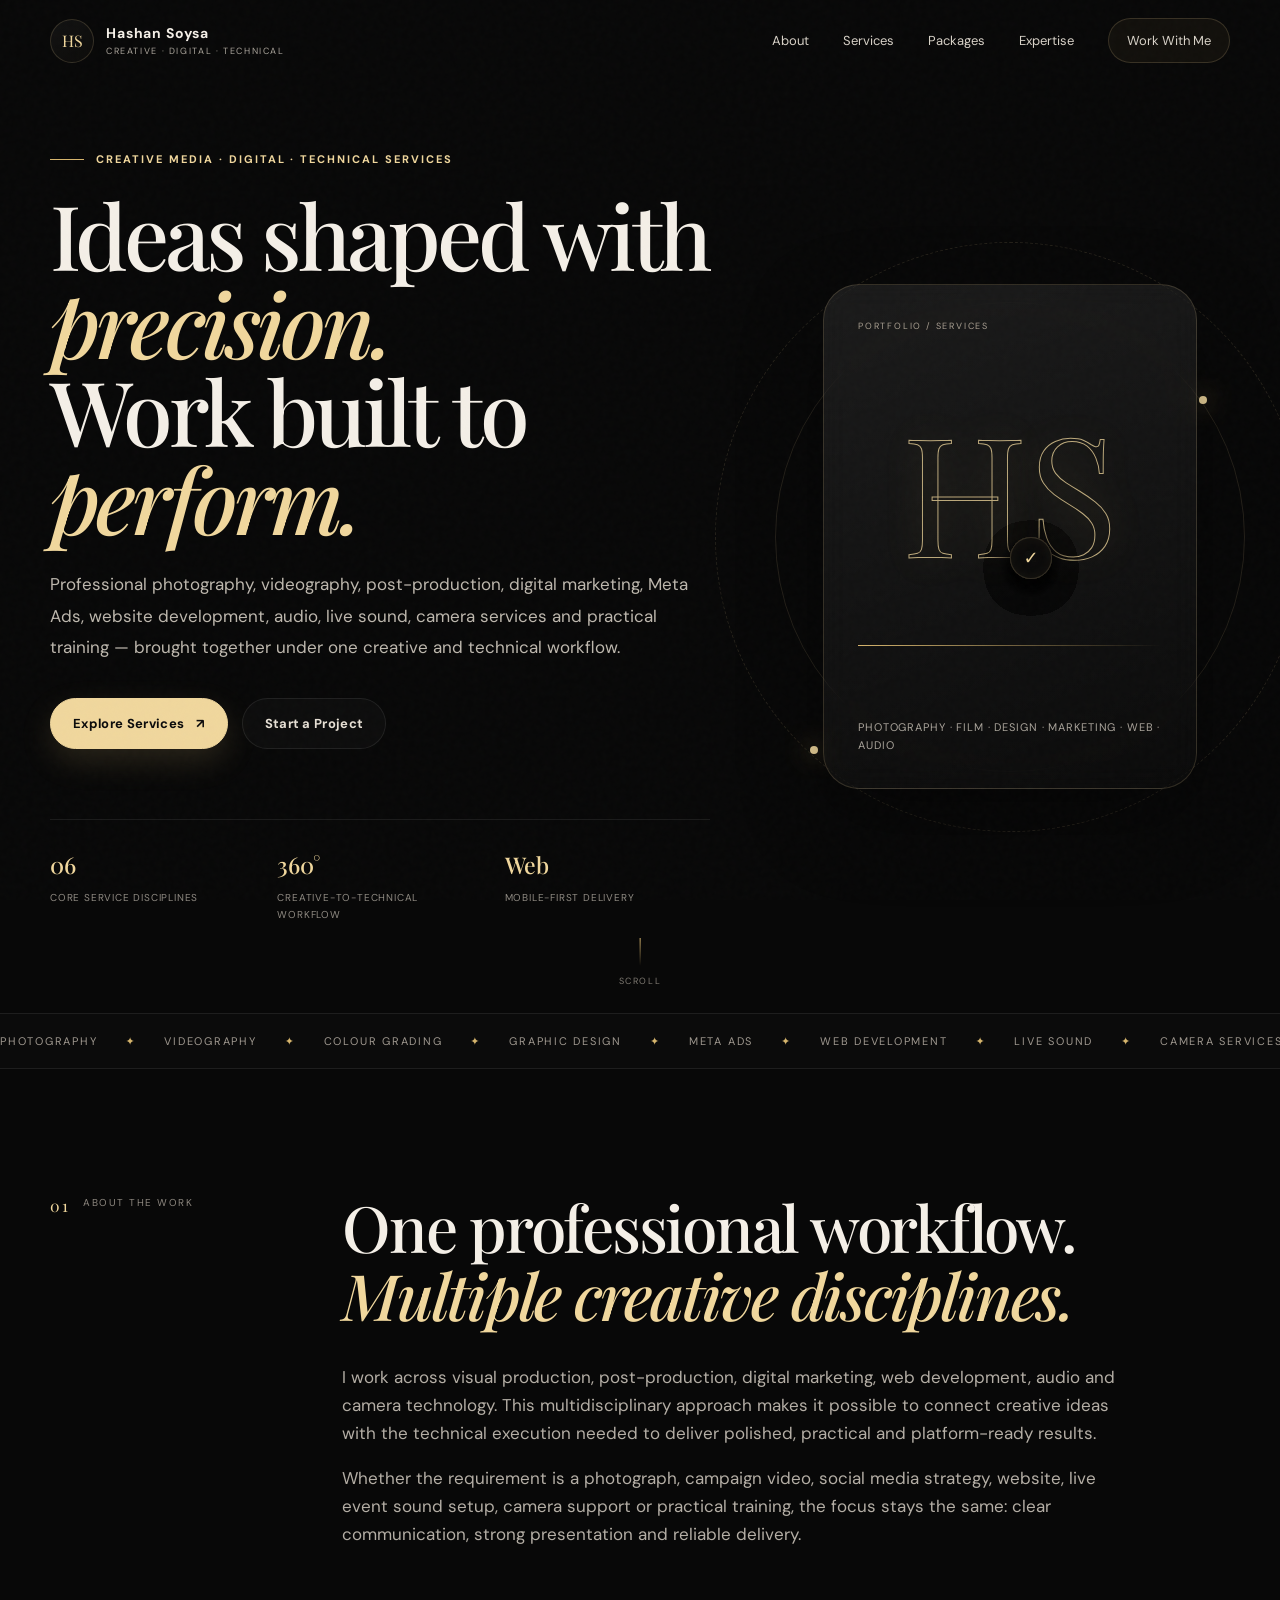
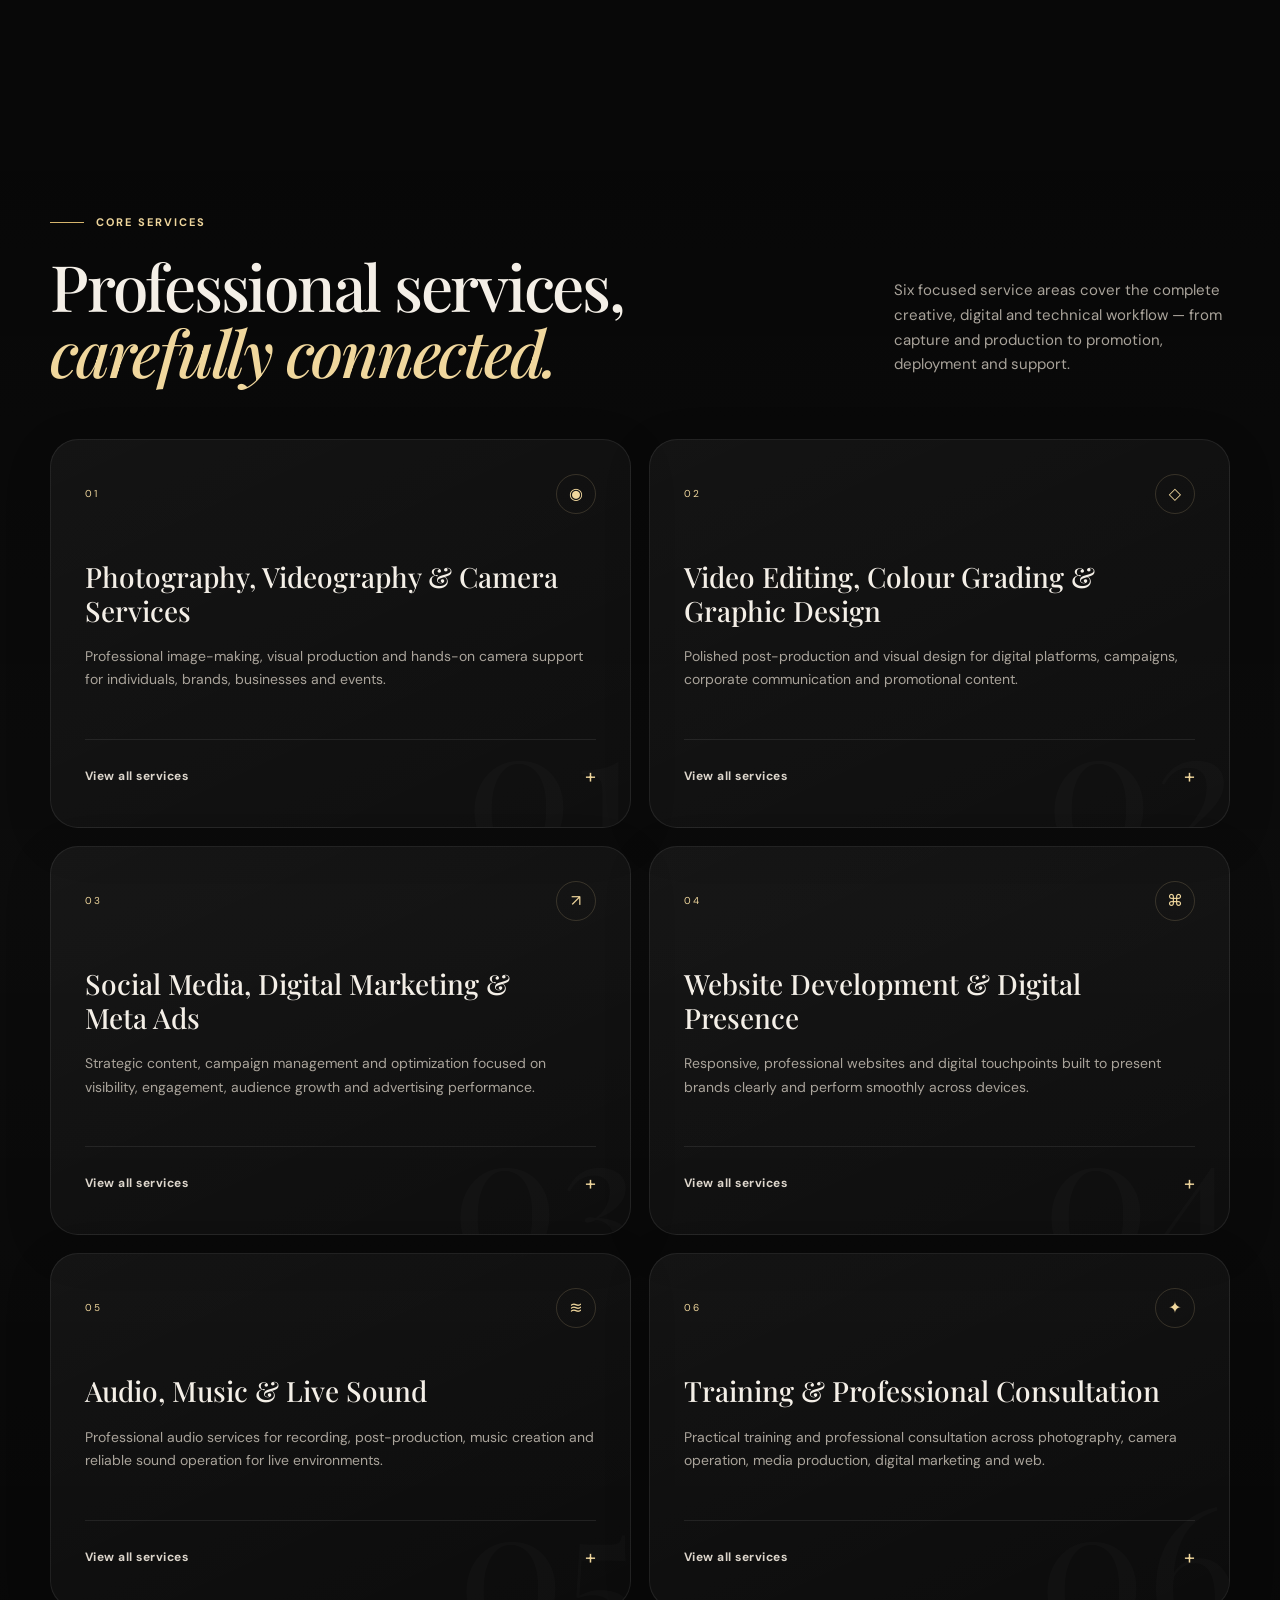
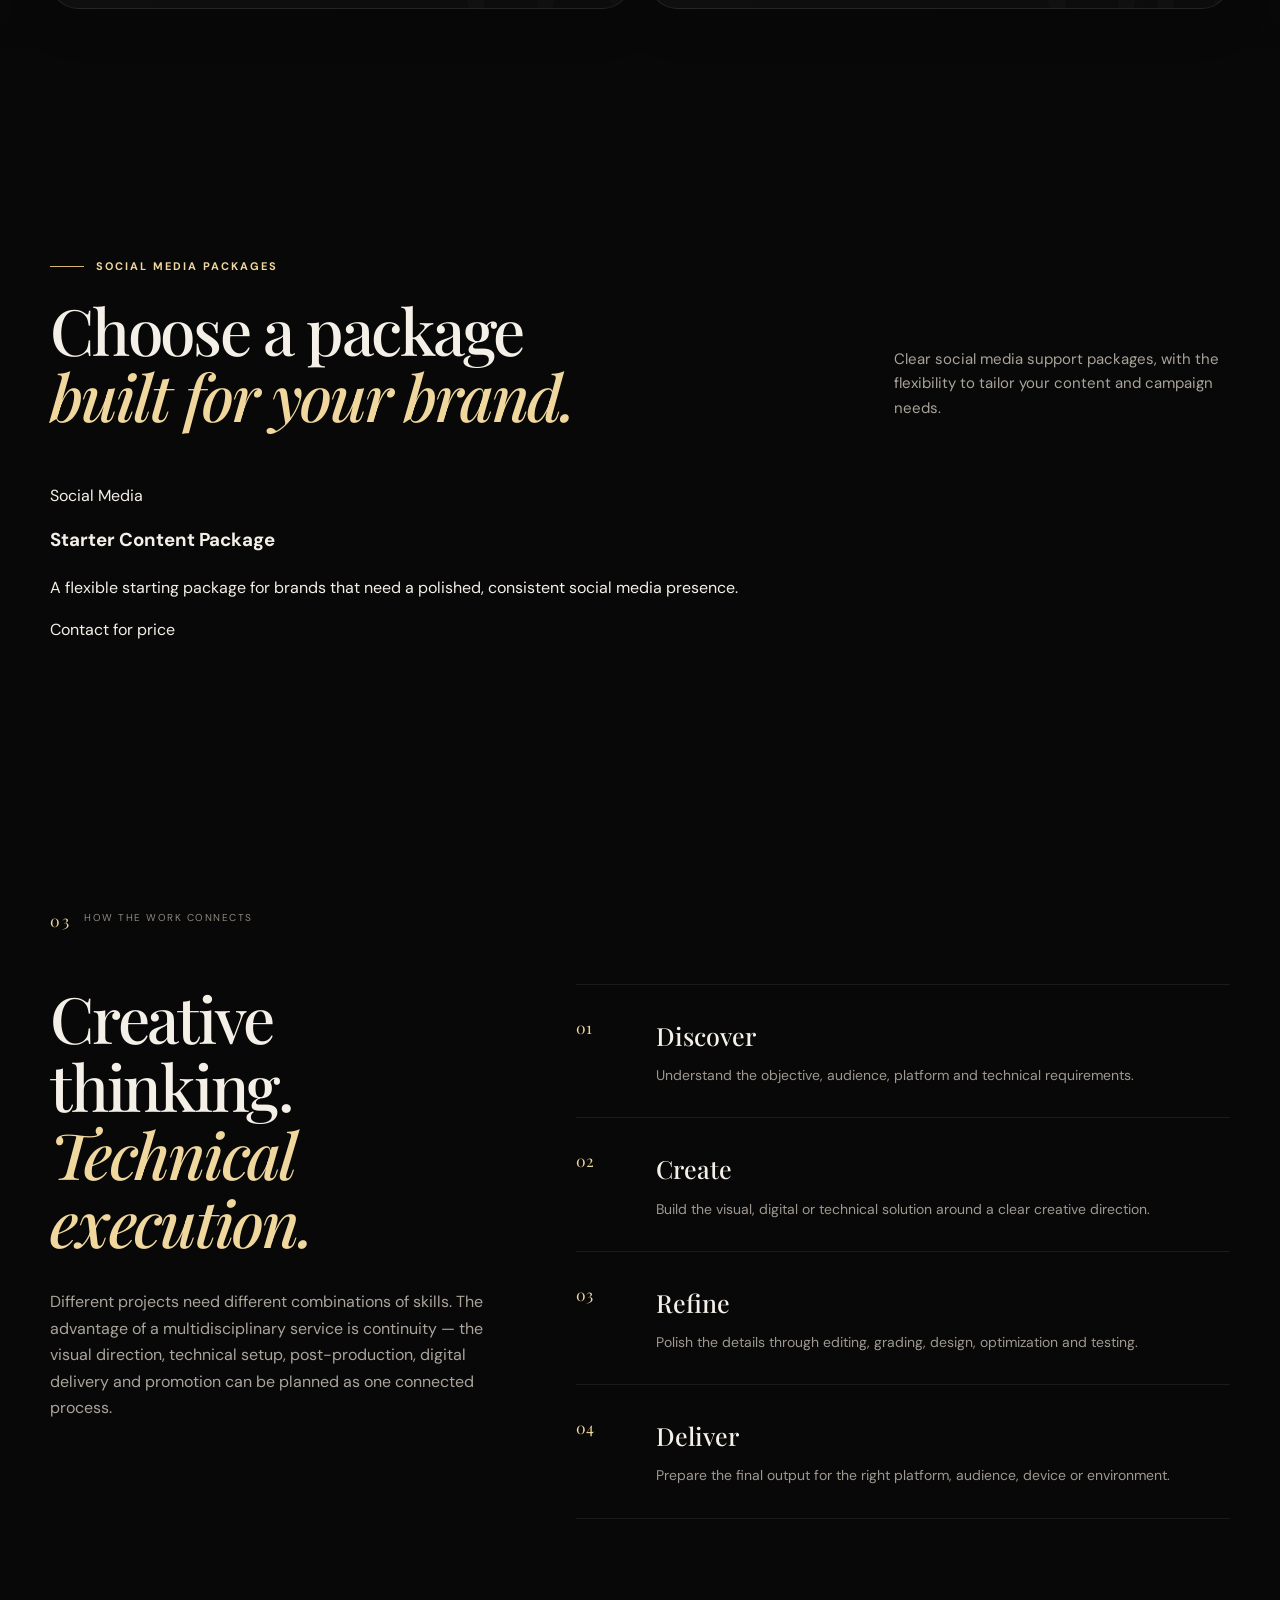
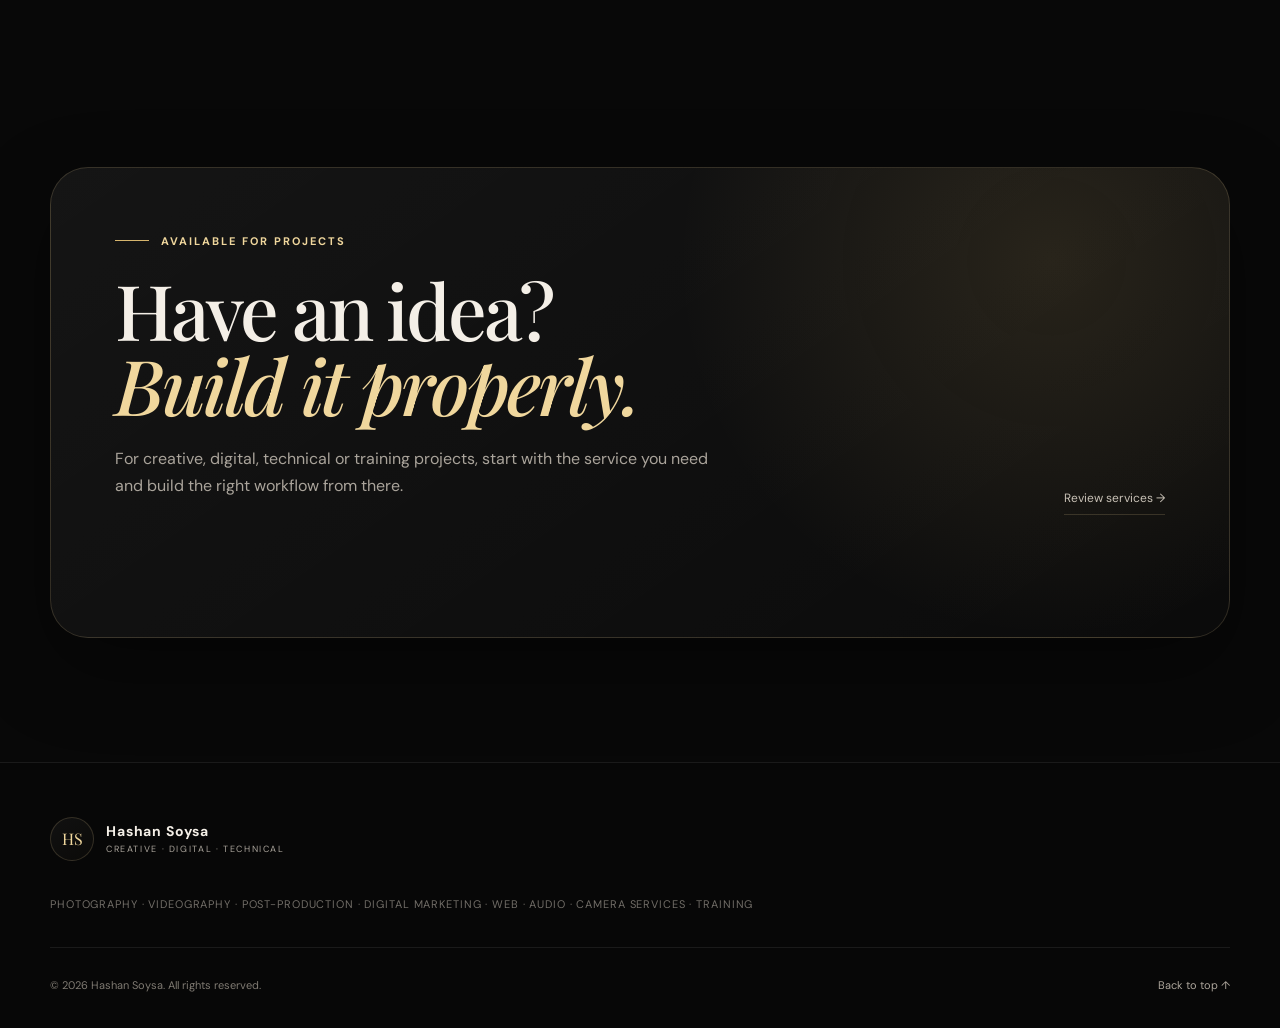
==== index.html @ 06eb101c "Add editable social media packages" ====
<!doctype html>
<html lang="en">
<head>
  <meta charset="utf-8">
  <meta name="viewport" content="width=device-width, initial-scale=1">
  <meta name="theme-color" content="#0a0a0a">
  <meta name="color-scheme" content="dark">

  <title>Hashan Soysa | Photography, Videography, Digital Marketing, Web & Audio Services</title>
  <meta name="description" content="Hashan Soysa provides professional photography, videography, video editing, colour grading, graphic design, social media marketing, Meta Ads management, website development, audio, live sound, camera rental and repair, training and creative consultation services.">
  <meta name="keywords" content="Hashan Soysa, photographer, videographer, cinematographer, video editor, colour grading, graphic designer, social media marketing, digital marketing, Meta Ads management, website developer, audio recordist, live sound engineer, camera rental, camera repair, photography training, Maldives, Sri Lanka">
  <meta name="author" content="Hashan Soysa">
  <meta name="robots" content="index, follow, max-image-preview:large, max-snippet:-1, max-video-preview:-1">
  <link rel="canonical" href="https://hashansoysa92-commits.github.io/HashanSoysa/">

  <meta property="og:type" content="website">
  <meta property="og:site_name" content="Hashan Soysa">
  <meta property="og:title" content="Hashan Soysa | Creative Media, Digital & Technical Services">
  <meta property="og:description" content="Photography, videography, post-production, digital marketing, Meta Ads, website development, audio, live sound, camera services and professional training.">
  <meta property="og:url" content="https://hashansoysa92-commits.github.io/HashanSoysa/">
  <meta property="og:image" content="https://avatars.githubusercontent.com/u/280023513?v=4">
  <meta property="og:image:alt" content="Hashan Soysa">
  <meta name="twitter:card" content="summary_large_image">
  <meta name="twitter:title" content="Hashan Soysa | Creative Media, Digital & Technical Services">
  <meta name="twitter:description" content="Professional creative, digital and technical services from concept to delivery.">
  <meta name="twitter:image" content="https://avatars.githubusercontent.com/u/280023513?v=4">

  <link rel="icon" href="assets/favicon.svg" type="image/svg+xml">
  <link rel="manifest" href="site.webmanifest">
  <link rel="preconnect" href="https://fonts.googleapis.com">
  <link rel="preconnect" href="https://fonts.gstatic.com" crossorigin>
  <link href="https://fonts.googleapis.com/css2?family=DM+Sans:wght@400;500;600;700&family=Playfair+Display:wght@500;600;700&display=swap" rel="stylesheet">
  <link rel="stylesheet" href="assets/styles.css?v=20260926.3">

  <script type="application/ld+json">
  {
    "@context": "https://schema.org",
    "@graph": [
      {
        "@type": "Person",
        "@id": "https://hashansoysa92-commits.github.io/HashanSoysa/#person",
        "name": "Hashan Soysa",
        "url": "https://hashansoysa92-commits.github.io/HashanSoysa/",
        "image": "https://avatars.githubusercontent.com/u/280023513?v=4",
        "sameAs": ["https://github.com/hashansoysa92-commits"],
        "jobTitle": "Creative Media, Digital & Technical Professional",
        "knowsAbout": [
          "Photography", "Videography", "Cinematography", "Video Editing", "Colour Grading",
          "Graphic Design", "Social Media Marketing", "Digital Marketing", "Meta Ads Management",
          "Website Development", "Audio Recording", "Live Sound Engineering", "Camera Service",
          "Camera Repair", "Photography Training"
        ]
      },
      {
        "@type": "WebSite",
        "@id": "https://hashansoysa92-commits.github.io/HashanSoysa/#website",
        "url": "https://hashansoysa92-commits.github.io/HashanSoysa/",
        "name": "Hashan Soysa — Professional Services",
        "description": "Creative media, digital marketing, web, audio, camera and training services.",
        "inLanguage": "en",
        "publisher": {"@id": "https://hashansoysa92-commits.github.io/HashanSoysa/#person"}
      },
      {
        "@type": "ItemList",
        "name": "Hashan Soysa Professional Services",
        "itemListElement": [
          {"@type":"ListItem","position":1,"name":"Photography, Videography & Camera Services"},
          {"@type":"ListItem","position":2,"name":"Video Editing, Colour Grading & Graphic Design"},
          {"@type":"ListItem","position":3,"name":"Social Media, Digital Marketing & Meta Ads"},
          {"@type":"ListItem","position":4,"name":"Website Development & Digital Presence"},
          {"@type":"ListItem","position":5,"name":"Audio, Music & Live Sound"},
          {"@type":"ListItem","position":6,"name":"Training & Professional Consultation"}
        ]
      }
    ]
  }
  </script>
</head>
<body>
  <a class="skip-link" href="#main">Skip to content</a>
  <div class="gold-dust-breeze" aria-hidden="true"></div>
  <div class="noise" aria-hidden="true"></div>
  <div class="ambient ambient-one" aria-hidden="true"></div>
  <div class="ambient ambient-two" aria-hidden="true"></div>

  <header class="site-header" id="top">
    <div class="container nav-wrap">
      <a class="brand" href="#top" aria-label="Hashan Soysa home">
        <span class="brand-mark">HS</span>
        <span class="brand-copy"><strong>Hashan Soysa</strong><small>Creative · Digital · Technical</small></span>
      </a>
      <button class="menu-toggle" type="button" aria-expanded="false" aria-controls="site-nav" aria-label="Open menu">
        <span></span><span></span>
      </button>
      <nav class="site-nav" id="site-nav" aria-label="Primary navigation">
        <a href="#about">About</a>
        <a href="#services">Services</a>
        <a href="#packages">Packages</a>
        <a href="#expertise">Expertise</a>
        <a href="#contact" class="nav-cta">Work With Me</a>
      </nav>
    </div>
  </header>

  <main id="main">
    <section class="hero section-pad">
      <div class="container hero-grid">
        <div class="hero-copy reveal">
          <p class="eyebrow"><span></span> Creative Media · Digital · Technical Services</p>
          <h1>Ideas shaped with <em>precision.</em><br>Work built to <em>perform.</em></h1>
          <p class="hero-lead">Professional photography, videography, post-production, digital marketing, Meta Ads, website development, audio, live sound, camera services and practical training — brought together under one creative and technical workflow.</p>
          <div class="hero-actions">
            <a class="btn btn-primary magnetic" href="#services">Explore Services <span aria-hidden="true">↗</span></a>
            <a class="btn btn-ghost" href="#contact">Start a Project</a>
          </div>
          <div class="hero-meta" aria-label="Service highlights">
            <div><strong>06</strong><span>Core service disciplines</span></div>
            <div><strong>360°</strong><span>Creative-to-technical workflow</span></div>
            <div><strong>Web</strong><span>Mobile-first delivery</span></div>
          </div>
        </div>

        <div class="hero-art" aria-hidden="true">
          <div class="orbit orbit-a"></div>
          <div class="orbit orbit-b"></div>
          <div class="flip-card">
            <div class="monogram-card tilt-card">
              <div class="card-face card-front">
                <span class="micro-label">Portfolio / Services</span>
                <div class="monogram">HS</div>
                <div class="card-rule"></div>
                <p>Photography · Film · Design · Marketing · Web · Audio</p>
              </div>
              <div class="card-face card-back">
                <span class="micro-label">Hashan Soysa</span>
                <img class="portrait-line-art" src="assets/hashan-portrait-gold.png" alt="Gold line-art portrait of Hashan Soysa" loading="eager" fetchpriority="high">
                <span class="portrait-caption">Creative · Digital · Technical</span>
              </div>
            </div>
          </div>
          <div class="service-orbit" aria-label="Digital marketing service icons">
            <span class="orbit-icon icon-1 orbit-text" title="Paid Ads" aria-label="Paid Ads"><span class="orbit-glyph">AD</span></span>
            <span class="orbit-icon icon-2" title="Video Content" aria-label="Video Content"><span class="orbit-glyph">▶</span></span>
            <span class="orbit-icon icon-3" title="Content Creation" aria-label="Content Creation"><span class="orbit-glyph">▣</span></span>
            <span class="orbit-icon icon-4" title="SEO & Hashtags" aria-label="SEO and Hashtags"><span class="orbit-glyph">#</span></span>
            <span class="orbit-icon icon-5" title="Analytics" aria-label="Analytics"><span class="orbit-glyph">↗</span></span>
            <span class="orbit-icon icon-6 orbit-code" title="Web Marketing" aria-label="Web Marketing"><span class="orbit-glyph">&lt;/&gt;</span></span>
            <span class="orbit-icon icon-7" title="Social Engagement" aria-label="Social Engagement"><span class="orbit-glyph">@</span></span>
            <span class="orbit-icon icon-8" title="Campaign Conversion" aria-label="Campaign Conversion"><span class="orbit-glyph">%</span></span>
            <span class="orbit-icon icon-9" title="Creative Design" aria-label="Creative Design"><span class="orbit-glyph">✎</span></span>
            <span class="orbit-icon icon-10" title="Marketing Strategy" aria-label="Marketing Strategy"><span class="orbit-glyph">✓</span></span>
          </div>
        </div>
      </div>
      <a href="#about" class="scroll-cue" aria-label="Scroll to about section"><span></span>Scroll</a>
    </section>

    <section class="marquee" aria-label="Professional capabilities">
      <div class="marquee-track">
        <span>Photography</span><i>✦</i><span>Videography</span><i>✦</i><span>Colour Grading</span><i>✦</i><span>Graphic Design</span><i>✦</i><span>Meta Ads</span><i>✦</i><span>Web Development</span><i>✦</i><span>Live Sound</span><i>✦</i><span>Camera Services</span><i>✦</i>
        <span aria-hidden="true">Photography</span><i aria-hidden="true">✦</i><span aria-hidden="true">Videography</span><i aria-hidden="true">✦</i><span aria-hidden="true">Colour Grading</span><i aria-hidden="true">✦</i><span aria-hidden="true">Graphic Design</span><i aria-hidden="true">✦</i><span aria-hidden="true">Meta Ads</span><i aria-hidden="true">✦</i><span aria-hidden="true">Web Development</span><i aria-hidden="true">✦</i><span aria-hidden="true">Live Sound</span><i aria-hidden="true">✦</i><span aria-hidden="true">Camera Services</span><i aria-hidden="true">✦</i>
      </div>
    </section>

    <section class="about section-pad" id="about">
      <div class="container split-grid">
        <div class="section-kicker reveal"><span>01</span><p>About the work</p></div>
        <div class="about-copy reveal">
          <h2>One professional workflow.<br><span>Multiple creative disciplines.</span></h2>
          <p>I work across visual production, post-production, digital marketing, web development, audio and camera technology. This multidisciplinary approach makes it possible to connect creative ideas with the technical execution needed to deliver polished, practical and platform-ready results.</p>
          <p>Whether the requirement is a photograph, campaign video, social media strategy, website, live event sound setup, camera support or practical training, the focus stays the same: clear communication, strong presentation and reliable delivery.</p>
        </div>
      </div>
    </section>

    <section class="services section-pad" id="services">
      <div class="container">
        <div class="section-head reveal">
          <div><p class="eyebrow"><span></span> Core Services</p><h2>Professional services,<br><em>carefully connected.</em></h2></div>
          <p class="section-intro">Six focused service areas cover the complete creative, digital and technical workflow — from capture and production to promotion, deployment and support.</p>
        </div>

        <div class="service-grid">
          <article class="service-card reveal" data-service="01">
            <div class="service-top"><span class="service-no">01</span><span class="service-icon" aria-hidden="true">◉</span></div>
            <h3>Photography, Videography & Camera Services</h3>
            <p>Professional image-making, visual production and hands-on camera support for individuals, brands, businesses and events.</p>
            <details>
              <summary>View all services <span>+</span></summary>
              <ul>
                <li>Professional Photography</li><li>Portrait Photography</li><li>Corporate Photography</li><li>Product & Commercial Photography</li><li>Event Photography</li><li>Passport & ID Photography</li><li>Professional Videography</li><li>Cinematography</li><li>Corporate & Promotional Video Production</li><li>Event Videography</li><li>Interviews</li><li>Social Media Video Production</li><li>Reels, Shorts & YouTube Content</li><li>Camera Operation</li><li>Lighting Setup</li><li>Visual Storytelling</li><li>Camera Rental</li><li>Photography & Videography Equipment Rental</li><li>Camera Inspection</li><li>Camera Service</li><li>Camera Repair</li><li>Camera Maintenance</li><li>Camera Testing & Troubleshooting</li><li>Camera Setup Assistance</li>
              </ul>
            </details>
          </article>

          <article class="service-card reveal" data-service="02">
            <div class="service-top"><span class="service-no">02</span><span class="service-icon" aria-hidden="true">◇</span></div>
            <h3>Video Editing, Colour Grading & Graphic Design</h3>
            <p>Polished post-production and visual design for digital platforms, campaigns, corporate communication and promotional content.</p>
            <details>
              <summary>View all services <span>+</span></summary>
              <ul>
                <li>Professional Video Editing</li><li>Cinematic Video Editing</li><li>Colour Correction</li><li>Colour Grading</li><li>Audio Synchronization</li><li>Social Media Video Editing</li><li>Reels & Short-Form Video Editing</li><li>YouTube Video Editing</li><li>Promotional Video Editing</li><li>Graphic Design</li><li>Social Media Post Design</li><li>Promotional Posters</li><li>Flyers & Brochures</li><li>Digital Advertising Creatives</li><li>YouTube Thumbnails</li><li>Corporate & Promotional Graphics</li>
              </ul>
            </details>
          </article>

          <article class="service-card reveal" data-service="03">
            <div class="service-top"><span class="service-no">03</span><span class="service-icon" aria-hidden="true">↗</span></div>
            <h3>Social Media, Digital Marketing & Meta Ads</h3>
            <p>Strategic content, campaign management and optimization focused on visibility, engagement, audience growth and advertising performance.</p>
            <details>
              <summary>View all services <span>+</span></summary>
              <ul>
                <li>Social Media Marketing</li><li>Social Media Management</li><li>Facebook Content Management</li><li>Instagram Content Management</li><li>TikTok Content Creation</li><li>YouTube Content Creation</li><li>Social Media Content Planning</li><li>Digital Marketing</li><li>Brand Promotion</li><li>Meta Ads Management</li><li>Facebook Advertising</li><li>Instagram Advertising</li><li>Meta Campaign Setup</li><li>Audience Targeting</li><li>Ad Creative Planning</li><li>Campaign Monitoring</li><li>Campaign Optimization</li><li>Promotional Campaign Content</li><li>SEO-Friendly Content Creation</li><li>Social Media SEO</li><li>YouTube SEO</li><li>Caption Writing</li><li>Video Titles & Descriptions</li><li>Hashtag Research & Optimization</li><li>Creative Content Planning</li>
              </ul>
            </details>
          </article>

          <article class="service-card reveal" data-service="04">
            <div class="service-top"><span class="service-no">04</span><span class="service-icon" aria-hidden="true">⌘</span></div>
            <h3>Website Development & Digital Presence</h3>
            <p>Responsive, professional websites and digital touchpoints built to present brands clearly and perform smoothly across devices.</p>
            <details>
              <summary>View all services <span>+</span></summary>
              <ul>
                <li>Website Design & Development</li><li>Business Websites</li><li>Corporate Websites</li><li>Personal Portfolio Websites</li><li>Promotional Websites</li><li>Landing Pages</li><li>Mobile-Responsive Website Design</li><li>Website UI Design</li><li>Website Content Integration</li><li>Admin-Controlled Websites</li><li>Website Updates & Maintenance</li><li>Website Deployment</li><li>GitHub Pages Websites</li><li>Social Media Integration</li><li>Google Maps & Review Integration</li><li>Basic Website SEO</li><li>SEO-Friendly Website Structure</li><li>Website Content Management</li>
              </ul>
            </details>
          </article>

          <article class="service-card reveal" data-service="05">
            <div class="service-top"><span class="service-no">05</span><span class="service-icon" aria-hidden="true">≋</span></div>
            <h3>Audio, Music & Live Sound</h3>
            <p>Professional audio services for recording, post-production, music creation and reliable sound operation for live environments.</p>
            <details>
              <summary>View all services <span>+</span></summary>
              <ul>
                <li>Professional Audio Recording</li><li>Location Audio Recording</li><li>Audio Editing</li><li>Audio Cleanup</li><li>Audio Mixing</li><li>Video Audio Post-Production</li><li>Live Sound Engineering</li><li>FOH Sound Mixing</li><li>Live Event Audio Operation</li><li>Mixing Console Operation</li><li>Microphone & Sound System Setup</li><li>Sound Checks</li><li>Technical Audio Support</li><li>Meditation Music Creation</li><li>Background & Ambient Music Creation</li><li>Music Production</li>
              </ul>
            </details>
          </article>

          <article class="service-card reveal" data-service="06">
            <div class="service-top"><span class="service-no">06</span><span class="service-icon" aria-hidden="true">✦</span></div>
            <h3>Training & Professional Consultation</h3>
            <p>Practical training and professional consultation across photography, camera operation, media production, digital marketing and web.</p>
            <details>
              <summary>View all services <span>+</span></summary>
              <ul>
                <li>Photography Training</li><li>Camera Operation Training</li><li>Camera Usage Training</li><li>DSLR & Mirrorless Camera Training</li><li>Practical Photography Training</li><li>Videography Training</li><li>Lighting Setup Guidance</li><li>Camera Settings & Exposure Training</li><li>Camera Service & Maintenance Guidance</li><li>Photography & Videography Consultation</li><li>Camera & Equipment Consultation</li><li>Social Media & Digital Marketing Consultation</li><li>Website Consultation</li><li>Creative Media Consultation</li>
              </ul>
            </details>
          </article>
        </div>
      </div>
    </section>

    <section class="social-packages section-pad" id="packages">
      <div class="container">
        <div class="section-head reveal">
          <div><p class="eyebrow"><span></span> Social Media Packages</p><h2>Choose a package<br><em>built for your brand.</em></h2></div>
          <p class="section-intro">Clear social media support packages, with the flexibility to tailor your content and campaign needs.</p>
        </div>
        <div id="packageGrid" class="package-grid">
          <article class="package-card reveal"><p class="package-kicker">Social Media</p><h3>Starter Content Package</h3><p class="package-description">A flexible starting package for brands that need a polished, consistent social media presence.</p><p class="package-price">Contact for price</p></article>
        </div>
      </div>
    </section>

    <section class="expertise section-pad" id="expertise">
      <div class="container">
        <div class="section-kicker reveal"><span>03</span><p>How the work connects</p></div>
        <div class="expertise-grid">
          <div class="expertise-copy reveal">
            <h2>Creative thinking.<br><span>Technical execution.</span></h2>
            <p>Different projects need different combinations of skills. The advantage of a multidisciplinary service is continuity — the visual direction, technical setup, post-production, digital delivery and promotion can be planned as one connected process.</p>
          </div>
          <div class="process-list">
            <div class="process-item reveal"><span>01</span><div><h3>Discover</h3><p>Understand the objective, audience, platform and technical requirements.</p></div></div>
            <div class="process-item reveal"><span>02</span><div><h3>Create</h3><p>Build the visual, digital or technical solution around a clear creative direction.</p></div></div>
            <div class="process-item reveal"><span>03</span><div><h3>Refine</h3><p>Polish the details through editing, grading, design, optimization and testing.</p></div></div>
            <div class="process-item reveal"><span>04</span><div><h3>Deliver</h3><p>Prepare the final output for the right platform, audience, device or environment.</p></div></div>
          </div>
        </div>
      </div>
    </section>

    <section class="media-section section-pad" id="media" hidden>
      <div class="container">
        <div class="section-head reveal"><div><p class="eyebrow"><span></span> Selected Media</p><h2>Stories, films<br><em>& visual work.</em></h2></div><p class="section-intro">Watch selected videos here, or explore individual photographs and complete photo albums.</p></div>
        <div id="videoGrid" class="media-grid video-grid"></div>
        <div id="photoGrid" class="media-grid photo-grid"></div>
      </div>
    </section>

    <section class="contact section-pad" id="contact">
      <div class="container contact-card reveal">
        <div>
          <p class="eyebrow"><span></span> Available for projects</p>
          <h2>Have an idea?<br><em>Build it properly.</em></h2>
          <p>For creative, digital, technical or training projects, start with the service you need and build the right workflow from there.</p>
        </div>
        <div class="contact-actions">
          <a class="text-link" href="#services">Review services <span aria-hidden="true">→</span></a>
        </div>
        <div class="social-links" aria-label="Social media links">
          <a data-social="facebook" href="#" target="_blank" rel="noopener noreferrer" hidden>Facebook</a><a data-social="instagram" href="#" target="_blank" rel="noopener noreferrer" hidden>Instagram</a><a data-social="tiktok" href="#" target="_blank" rel="noopener noreferrer" hidden>TikTok</a><a data-social="youtube" href="#" target="_blank" rel="noopener noreferrer" hidden>YouTube</a><a data-social="whatsapp" href="#" target="_blank" rel="noopener noreferrer" hidden>WhatsApp</a>
        </div>
      </div>
    </section>
  </main>

  <dialog id="videoDialog" class="video-dialog"><button id="closeVideoDialog" class="dialog-close" aria-label="Close video">×</button><div class="dialog-frame"><iframe id="videoPlayer" title="Video player" allow="autoplay; fullscreen; picture-in-picture" allowfullscreen></iframe></div><div class="dialog-copy"><h3 id="videoDialogTitle"></h3><p id="videoDialogDescription"></p></div></dialog>
  <dialog id="photoDialog" class="video-dialog photo-dialog"><button id="closePhotoDialog" class="dialog-close" aria-label="Close photo viewer">×</button><div class="photo-frame"><img id="photoViewer" alt=""><button id="previousPhoto" class="photo-nav photo-prev" type="button" aria-label="Previous photo">‹</button><button id="nextPhoto" class="photo-nav photo-next" type="button" aria-label="Next photo">›</button><span id="photoCounter" class="photo-counter" aria-live="polite"></span></div><div class="dialog-copy"><h3 id="photoDialogTitle"></h3><p id="photoDialogDescription"></p></div></dialog>

  <footer class="site-footer">
    <div class="container footer-grid">
      <a class="brand footer-brand" href="#top"><span class="brand-mark">HS</span><span class="brand-copy"><strong>Hashan Soysa</strong><small>Creative · Digital · Technical</small></span></a>
      <p>Photography · Videography · Post-Production · Digital Marketing · Web · Audio · Camera Services · Training</p>
      <div class="footer-bottom"><span>© <span id="year"></span> Hashan Soysa. All rights reserved.</span><a href="#top">Back to top ↑</a></div>
    </div>
  </footer>

  <script src="assets/script.js?v=20260926.3" defer></script>
</body>
</html>
---- assets/styles.css ----
:root{
  --bg:#080808;
  --bg-soft:#0d0d0e;
  --panel:#111112;
  --panel-2:#151515;
  --text:#f4efe7;
  --muted:#aaa49b;
  --gold:#d6b56d;
  --gold-soft:#f0d79d;
  --line:rgba(240,215,157,.17);
  --line-soft:rgba(255,255,255,.08);
  --shadow:0 30px 80px rgba(0,0,0,.38);
  --radius:28px;
  --serif:"Playfair Display",Georgia,serif;
  --sans:"DM Sans",system-ui,-apple-system,BlinkMacSystemFont,"Segoe UI",sans-serif;
}
*{box-sizing:border-box;min-width:0}
html{scroll-behavior:smooth;background:var(--bg)}
body{margin:0;font-family:var(--sans);background:var(--bg);color:var(--text);line-height:1.65;overflow-x:hidden}
a{color:inherit;text-decoration:none}
button,input,textarea{font:inherit}
img{max-width:100%;display:block}
::selection{background:var(--gold);color:#090909}
.container{width:min(1180px,calc(100% - 40px));margin-inline:auto}
.section-pad{padding:124px 0;position:relative}
.skip-link{position:fixed;top:12px;left:12px;z-index:9999;padding:10px 16px;background:var(--gold);color:#080808;border-radius:10px;transform:translateY(-150%);transition:.25s}
.skip-link:focus{transform:translateY(0)}
.noise{position:fixed;inset:0;z-index:999;pointer-events:none;opacity:.025;background-image:url("data:image/svg+xml,%3Csvg viewBox='0 0 180 180' xmlns='http://www.w3.org/2000/svg'%3E%3Cfilter id='n'%3E%3CfeTurbulence type='fractalNoise' baseFrequency='.85' numOctaves='4' stitchTiles='stitch'/%3E%3C/filter%3E%3Crect width='100%25' height='100%25' filter='url(%23n)' opacity='.8'/%3E%3C/svg%3E")}
.gold-dust-breeze{position:fixed;inset:0;z-index:0;overflow:hidden;pointer-events:none}.gold-dust-breeze span{position:absolute;left:var(--dust-left);top:var(--dust-top);width:var(--dust-size);height:var(--dust-size);border-radius:50%;background:radial-gradient(circle,rgba(255,238,183,.98) 0 18%,rgba(222,178,76,.62) 38%,transparent 72%);box-shadow:0 0 calc(var(--dust-size) * 2.8) rgba(224,180,79,.34);opacity:0;will-change:transform,opacity;animation:breezeDust var(--dust-duration) cubic-bezier(.35,.05,.55,.96) var(--dust-delay) infinite}
.site-header,main,.site-footer{position:relative;z-index:1}
.ambient{position:fixed;width:44vw;height:44vw;border-radius:50%;filter:blur(110px);pointer-events:none;z-index:-1;opacity:.13}
.ambient-one{top:-20vw;right:-10vw;background:#d1aa58}
.ambient-two{bottom:-18vw;left:-18vw;background:#73552b}
.site-header{position:fixed;inset:0 0 auto;z-index:100;padding:18px 0;transition:background .3s,border .3s,backdrop-filter .3s}
.site-header.scrolled{background:rgba(8,8,8,.78);backdrop-filter:blur(18px);border-bottom:1px solid var(--line-soft)}
.nav-wrap{display:flex;align-items:center;justify-content:space-between;gap:24px}
.brand{display:inline-flex;align-items:center;gap:12px;min-width:max-content}
.brand-mark{display:grid;place-items:center;width:44px;height:44px;border:1px solid var(--line);border-radius:50%;font-family:var(--serif);font-size:16px;color:var(--gold-soft);background:linear-gradient(145deg,rgba(255,255,255,.045),rgba(214,181,109,.025))}
.brand-copy{display:flex;flex-direction:column;line-height:1.15}
.brand-copy strong{font-size:14px;letter-spacing:.06em}
.brand-copy small{margin-top:5px;color:var(--muted);font-size:9px;letter-spacing:.18em;text-transform:uppercase}
.site-nav{display:flex;align-items:center;gap:34px;font-size:13px;color:#d8d2c8}
.site-nav>a{position:relative;transition:color .25s}
.site-nav>a:not(.nav-cta)::after{content:"";position:absolute;left:0;right:100%;bottom:-7px;height:1px;background:var(--gold);transition:right .3s}
.site-nav>a:hover{color:var(--gold-soft)}
.site-nav>a:hover::after{right:0}
.nav-cta{padding:11px 18px;border:1px solid var(--line);border-radius:999px;background:rgba(214,181,109,.05)}
.menu-toggle{display:none;background:transparent;border:0;color:var(--text);padding:8px}
.menu-toggle span{display:block;width:24px;height:1px;background:currentColor;margin:6px 0;transition:.3s}
.hero{min-height:100svh;display:grid;align-items:center;padding-top:150px;padding-bottom:90px}
.hero-grid{display:grid;grid-template-columns:1.2fr .8fr;gap:80px;align-items:center}
.eyebrow{margin:0 0 22px;display:flex;align-items:center;gap:12px;color:var(--gold-soft);font-size:11px;font-weight:700;letter-spacing:.18em;text-transform:uppercase}
.eyebrow span{width:34px;height:1px;background:var(--gold)}
h1,h2,h3,p{margin-top:0}
h1{margin-bottom:28px;font-family:var(--serif);font-size:clamp(3.7rem,7vw,7.4rem);font-weight:500;line-height:.98;letter-spacing:-.045em}
h1 em,h2 em{color:var(--gold-soft);font-style:italic;font-weight:500}
.hero-lead{max-width:780px;font-size:17px;line-height:1.85;color:#beb8ae}
.hero-actions{display:flex;gap:14px;flex-wrap:wrap;margin-top:34px}
.btn{display:inline-flex;align-items:center;justify-content:center;gap:12px;padding:14px 22px;border-radius:999px;font-size:13px;font-weight:700;letter-spacing:.025em;transition:transform .25s,background .25s,border-color .25s,color .25s}
.btn-primary{background:var(--gold-soft);color:#0b0b0b;border:1px solid var(--gold-soft);box-shadow:0 12px 32px rgba(214,181,109,.16)}
.btn-primary:hover{background:#fff0c9;transform:translateY(-2px)}
.btn-ghost{border:1px solid var(--line-soft);color:#e7e0d5;background:rgba(255,255,255,.025)}
.btn-ghost:hover{border-color:var(--line);color:var(--gold-soft);transform:translateY(-2px)}
.hero-meta{display:grid;grid-template-columns:repeat(3,1fr);gap:22px;margin-top:70px;padding-top:26px;border-top:1px solid var(--line-soft);max-width:760px}
.hero-meta div{display:flex;flex-direction:column;gap:6px}
.hero-meta strong{font-family:var(--serif);font-size:23px;color:var(--gold-soft);font-weight:500}
.hero-meta span{font-size:10px;letter-spacing:.08em;text-transform:uppercase;color:#8f8a82}
.hero-art{position:relative;min-height:600px;display:grid;place-items:center;isolation:isolate}
.flip-card{width:min(390px,85%);aspect-ratio:.74;position:relative;perspective:1200px;transform-style:preserve-3d;animation:cardFlip 14s cubic-bezier(.55,.02,.22,1) infinite;animation-delay:-6.75s}
.monogram-card{position:absolute;inset:0;transform-style:preserve-3d;transition:transform .18s ease-out}
.card-face{position:absolute;inset:0;padding:34px;border:1px solid var(--line);border-radius:36px;backface-visibility:hidden;-webkit-backface-visibility:hidden;overflow:hidden;box-shadow:var(--shadow);display:flex;flex-direction:column;justify-content:space-between}
.card-front{transform:rotateY(0deg);background:linear-gradient(160deg,rgba(255,255,255,.08),rgba(255,255,255,.015));backdrop-filter:blur(14px)}
.card-front::before{content:"";position:absolute;inset:-35%;background:linear-gradient(112deg,transparent 38%,rgba(240,215,157,.04) 44%,rgba(240,215,157,.42) 50%,rgba(255,244,209,.18) 53%,transparent 61%);transform:translateX(-68%) rotate(7deg);animation:goldSheen 7s cubic-bezier(.4,0,.2,1) infinite;pointer-events:none;z-index:0}
.card-front>*{position:relative;z-index:1}
.card-back{transform:rotateY(180deg);align-items:center;background:radial-gradient(circle at 50% 42%,rgba(214,181,109,.18),transparent 52%),linear-gradient(155deg,rgba(255,255,255,.06),rgba(255,255,255,.012));backdrop-filter:blur(14px)}
.portrait-line-art{width:118%;max-width:none;height:83%;object-fit:contain;object-position:center bottom;filter:drop-shadow(0 0 15px rgba(214,181,109,.22));margin-top:-3%}.portrait-caption{font-size:9px;letter-spacing:.18em;text-transform:uppercase;color:#b8ae9c;text-align:center}
.micro-label{font-size:9px;letter-spacing:.2em;text-transform:uppercase;color:#a99f91}
.monogram{font-family:var(--serif);font-size:clamp(7rem,13vw,11rem);line-height:1;text-align:center;color:transparent;-webkit-text-stroke:1px rgba(240,215,157,.76);text-shadow:0 0 42px rgba(214,181,109,.11)}
.card-rule{height:1px;background:linear-gradient(90deg,var(--gold),transparent)}
.monogram-card p{font-size:11px;color:#aaa49b;letter-spacing:.08em;text-transform:uppercase;margin-bottom:0}
.orbit{position:absolute;border:1px solid rgba(240,215,157,.12);border-radius:50%;z-index:-1}
.orbit-a{width:470px;height:470px;animation:spin 24s linear infinite}
.orbit-b{width:590px;height:590px;border-style:dashed;animation:spinReverse 36s linear infinite}
.orbit::after{content:"";position:absolute;width:8px;height:8px;border-radius:50%;background:var(--gold-soft);box-shadow:0 0 24px var(--gold)}
.orbit-a::after{top:20%;right:8%}.orbit-b::after{bottom:13%;left:16%}
.service-orbit{position:absolute;inset:0;pointer-events:none}
.orbit-icon{position:absolute;top:50%;left:50%;display:grid;place-items:center;width:42px;height:42px;border:1px solid var(--line);border-radius:50%;background:rgba(10,10,10,.9);backdrop-filter:blur(12px);color:var(--gold-soft);box-shadow:0 10px 28px rgba(0,0,0,.32),inset 0 0 14px rgba(214,181,109,.06);font-size:18px;line-height:1;will-change:transform;animation:perfectOrbit 30s linear infinite}.orbit-glyph{display:grid;place-items:center;min-width:1em;will-change:transform;animation:glyphDrift var(--glyph-duration,3.6s) ease-in-out var(--glyph-delay,0s) infinite}.orbit-icon.orbit-text{font-size:10px;font-weight:800;letter-spacing:.04em}.orbit-icon.orbit-code{font-size:11px;font-weight:700}
.icon-1{animation-delay:0s}.icon-2{animation-delay:-3s}.icon-3{animation-delay:-6s}.icon-4{animation-delay:-9s}.icon-5{animation-delay:-12s}.icon-6{animation-delay:-15s}.icon-7{animation-delay:-18s}.icon-8{animation-delay:-21s}.icon-9{animation-delay:-24s}.icon-10{animation-delay:-27s}
.scroll-cue{position:absolute;left:50%;bottom:24px;transform:translateX(-50%);display:flex;flex-direction:column;align-items:center;gap:8px;font-size:9px;letter-spacing:.18em;text-transform:uppercase;color:#7f7a72}
.scroll-cue span{width:1px;height:28px;background:linear-gradient(var(--gold),transparent);animation:scrollCue 1.8s ease-in-out infinite}
.marquee{overflow:hidden;border-block:1px solid var(--line-soft);background:#0b0b0b;padding:18px 0}
.marquee-track{display:flex;align-items:center;gap:28px;width:max-content;animation:marquee 28s linear infinite;color:#9f988f;font-size:11px;letter-spacing:.16em;text-transform:uppercase}
.marquee-track i{color:var(--gold);font-style:normal}
.split-grid{display:grid;grid-template-columns:.4fr 1.6fr;gap:70px}
.section-kicker{display:flex;gap:14px;align-items:flex-start;color:#8d877f;text-transform:uppercase;font-size:10px;letter-spacing:.15em}
.section-kicker span{font-family:var(--serif);color:var(--gold-soft);font-size:16px}
.section-kicker p{margin:2px 0 0}
.about-copy{max-width:900px}
.about-copy h2,.expertise-copy h2{font-family:var(--serif);font-size:clamp(2.7rem,5vw,5.2rem);line-height:1.06;font-weight:500;letter-spacing:-.035em;margin-bottom:34px}
.about-copy h2 span,.expertise-copy h2 span{color:var(--gold-soft);font-style:italic}
.about-copy>p{font-size:17px;color:#b4aea5;max-width:790px}
.services{background:linear-gradient(180deg,transparent,rgba(255,255,255,.018),transparent)}
.section-head{display:grid;grid-template-columns:1.4fr .6fr;gap:60px;align-items:end;margin-bottom:54px}
.section-head h2{font-family:var(--serif);font-size:clamp(2.8rem,5vw,5.4rem);line-height:1.03;font-weight:500;letter-spacing:-.035em;margin:0}
.section-intro{margin:0 0 8px;color:#a9a39a;font-size:15px}
.service-grid{display:grid;grid-template-columns:repeat(2,1fr);gap:18px}
.service-card{position:relative;border:1px solid var(--line-soft);border-radius:var(--radius);background:linear-gradient(155deg,rgba(255,255,255,.048),rgba(255,255,255,.018));padding:34px;overflow:hidden;transition:transform .35s,border-color .35s,background .35s;box-shadow:0 12px 50px rgba(0,0,0,.12)}
.service-card::before{content:attr(data-service);position:absolute;right:-10px;bottom:-44px;font-family:var(--serif);font-size:180px;line-height:1;color:rgba(255,255,255,.018);pointer-events:none}
.service-card:hover{transform:translateY(-6px);border-color:var(--line);background:linear-gradient(155deg,rgba(214,181,109,.075),rgba(255,255,255,.018))}
.service-top{display:flex;justify-content:space-between;align-items:center;margin-bottom:46px}
.service-no{font-size:10px;letter-spacing:.16em;color:var(--gold-soft)}
.service-icon{width:40px;height:40px;border:1px solid var(--line);border-radius:50%;display:grid;place-items:center;color:var(--gold-soft)}
.service-card h3{font-family:var(--serif);font-size:28px;line-height:1.2;font-weight:500;max-width:480px;margin-bottom:18px}
.service-card>p{color:#aaa49b;font-size:14px;max-width:520px;min-height:68px}
details{margin-top:26px;padding-top:20px;border-top:1px solid var(--line-soft)}
summary{list-style:none;cursor:pointer;display:flex;justify-content:space-between;align-items:center;color:#ddd6cc;font-size:12px;font-weight:700;letter-spacing:.04em}
summary::-webkit-details-marker{display:none}
summary span{font-size:20px;color:var(--gold-soft);font-weight:400;transition:transform .3s}
details[open] summary span{transform:rotate(45deg)}
details ul{columns:2;column-gap:30px;margin:24px 0 0;padding:0;list-style:none}
details li{break-inside:avoid;position:relative;padding:7px 0 7px 16px;color:#9e988f;font-size:12px}
details li::before{content:"";position:absolute;left:0;top:14px;width:5px;height:5px;border-radius:50%;background:var(--gold)}
.expertise-grid{display:grid;grid-template-columns:.8fr 1.2fr;gap:90px;margin-top:50px;align-items:start}
.expertise-copy{position:sticky;top:130px}
.expertise-copy p{color:#aaa49b;max-width:520px}
.process-list{border-top:1px solid var(--line-soft)}
.process-item{display:grid;grid-template-columns:60px 1fr;gap:20px;padding:30px 0;border-bottom:1px solid var(--line-soft)}
.process-item>span{font-family:var(--serif);color:var(--gold-soft)}
.process-item h3{font-family:var(--serif);font-size:25px;font-weight:500;margin-bottom:8px}
.process-item p{margin:0;color:#9e988f;font-size:14px}
.contact-card{border:1px solid var(--line);border-radius:38px;background:radial-gradient(circle at 85% 20%,rgba(214,181,109,.13),transparent 35%),linear-gradient(145deg,rgba(255,255,255,.055),rgba(255,255,255,.015));padding:64px;display:grid;grid-template-columns:1.2fr .8fr;align-items:end;gap:50px;box-shadow:var(--shadow)}
.contact-card h2{font-family:var(--serif);font-size:clamp(3rem,6vw,6.1rem);line-height:.98;font-weight:500;letter-spacing:-.04em;margin-bottom:24px}
.contact-card p:not(.eyebrow){max-width:650px;color:#aaa49b}
.contact-actions{display:flex;flex-direction:column;align-items:flex-end;gap:22px}
.social-links{grid-column:1/-1;display:flex;gap:9px;flex-wrap:wrap;padding-top:8px}.social-links a{border:1px solid var(--line-soft);border-radius:999px;padding:8px 12px;color:#c9c0b4;font-size:10px;letter-spacing:.08em;text-transform:uppercase;transition:.25s}.social-links a:hover{border-color:var(--line);color:var(--gold-soft);transform:translateY(-2px)}
.media-section{background:linear-gradient(180deg,transparent,rgba(255,255,255,.018),transparent)}.media-grid{display:grid;grid-template-columns:repeat(3,1fr);gap:18px}.photo-grid{margin-top:18px}.media-card{position:relative;overflow:hidden;min-height:260px;border:1px solid var(--line-soft);border-radius:var(--radius);background:linear-gradient(145deg,rgba(255,255,255,.055),rgba(255,255,255,.018));box-shadow:0 12px 50px rgba(0,0,0,.18)}.media-card button,.media-card>a{display:block;width:100%;height:100%;padding:0;border:0;background:transparent;color:inherit;text-align:left;cursor:pointer}.media-thumb{width:100%;aspect-ratio:16/10;object-fit:cover;background:#111;transition:transform .6s cubic-bezier(.2,.8,.2,1)}.media-card:hover .media-thumb{transform:scale(1.04)}.media-body{padding:19px}.media-kicker{margin:0 0 8px;color:var(--gold-soft);font-size:9px;letter-spacing:.15em;text-transform:uppercase}.media-card h3{font-family:var(--serif);font-size:24px;font-weight:500;line-height:1.15;margin-bottom:10px}.media-card p:last-child{margin:0;color:#a9a39a;font-size:13px;line-height:1.6}.video-card .play-mark{position:absolute;top:calc(50% - 31px);left:calc(50% - 31px);width:62px;height:62px;display:grid;place-items:center;border:1px solid var(--line);border-radius:50%;background:rgba(8,8,8,.72);backdrop-filter:blur(10px);color:var(--gold-soft);font-size:20px;transition:.3s}.video-card:hover .play-mark{transform:scale(1.08);background:rgba(214,181,109,.14)}.portrait-card .media-thumb{aspect-ratio:4/5}.album-card .album-mark{position:absolute;top:16px;right:16px;padding:7px 10px;border-radius:999px;background:rgba(8,8,8,.78);border:1px solid var(--line);font-size:9px;letter-spacing:.12em;text-transform:uppercase;color:var(--gold-soft)}
.video-dialog{width:min(960px,calc(100% - 28px));padding:0;border:1px solid var(--line);border-radius:24px;background:#0b0b0b;color:var(--text);box-shadow:0 30px 100px rgba(0,0,0,.75)}.video-dialog::backdrop{background:rgba(0,0,0,.8);backdrop-filter:blur(5px)}.dialog-frame{background:#000;aspect-ratio:16/9}.dialog-frame iframe{width:100%;height:100%;border:0}.dialog-copy{padding:20px 24px}.dialog-copy h3{font-family:var(--serif);font-size:28px;font-weight:500;margin:0 0 6px}.dialog-copy p{margin:0;color:#aaa49b;font-size:14px}.dialog-close{position:absolute;z-index:2;right:12px;top:12px;width:36px;height:36px;border-radius:50%;border:1px solid var(--line);background:rgba(8,8,8,.8);color:#fff;font-size:25px;line-height:1;cursor:pointer}
.photo-dialog{max-height:calc(100svh - 28px)}.photo-frame{position:relative;display:grid;place-items:center;min-height:260px;max-height:calc(100svh - 190px);background:#050505;touch-action:pan-y;user-select:none}.photo-frame img{display:block;max-width:100%;max-height:calc(100svh - 190px);width:auto;height:auto;object-fit:contain;-webkit-user-drag:none}.photo-nav{position:absolute;top:50%;z-index:1;width:46px;height:46px;display:grid;place-items:center;transform:translateY(-50%);border:1px solid var(--line);border-radius:50%;background:rgba(8,8,8,.8);color:var(--gold-soft);font-size:38px;line-height:1;cursor:pointer;transition:transform .2s ease,background .2s ease}.photo-nav:hover{transform:translateY(-50%) scale(1.08);background:rgba(214,181,109,.16)}.photo-prev{left:14px}.photo-next{right:14px}.photo-counter{position:absolute;bottom:13px;left:50%;padding:6px 10px;transform:translateX(-50%);border:1px solid var(--line-soft);border-radius:999px;background:rgba(8,8,8,.78);color:#eee8df;font-size:10px;letter-spacing:.12em}@media(max-width:560px){.photo-nav{width:40px;height:40px;font-size:31px}.photo-prev{left:8px}.photo-next{right:8px}.photo-dialog .dialog-copy{padding:16px 18px}.photo-dialog .dialog-copy h3{font-size:23px}}
.text-link{font-size:12px;color:#c8c1b6;border-bottom:1px solid var(--line);padding-bottom:5px}
.site-footer{padding:54px 0 34px;border-top:1px solid var(--line-soft);background:#070707}
.footer-grid>p{margin:34px 0;color:#716d67;font-size:11px;letter-spacing:.08em;text-transform:uppercase;max-width:720px}
.footer-bottom{display:flex;justify-content:space-between;gap:20px;padding-top:28px;border-top:1px solid var(--line-soft);font-size:11px;color:#7f7a72}
.footer-bottom a{color:#aca59b}
.reveal{opacity:0;transform:translateY(28px);transition:opacity .8s cubic-bezier(.2,.7,.2,1),transform .8s cubic-bezier(.2,.7,.2,1)}
.reveal.visible{opacity:1;transform:none}
@keyframes spin{to{transform:rotate(360deg)}}
@keyframes spinReverse{to{transform:rotate(-360deg)}}
@keyframes perfectOrbit{from{transform:translate(-50%,-50%) rotate(0deg) translateX(282px) rotate(0deg)}to{transform:translate(-50%,-50%) rotate(360deg) translateX(282px) rotate(-360deg)}}
@keyframes glyphDrift{0%,100%{transform:translate(0,0) rotate(0deg) scale(1)}50%{transform:translate(var(--glyph-x,3px),var(--glyph-y,-3px)) rotate(var(--glyph-rotate,90deg)) scale(var(--glyph-scale,1.08))}}
@keyframes goldSheen{0%,20%{transform:translateX(-68%) rotate(7deg)}55%,100%{transform:translateX(68%) rotate(7deg)}}
@keyframes cardFlip{0%,39%{transform:rotateY(0deg)}48%,89%{transform:rotateY(180deg)}100%{transform:rotateY(360deg)}}
@keyframes float{0%,100%{transform:translateY(0)}50%{transform:translateY(-12px)}}
@keyframes scrollCue{0%,100%{opacity:.2;transform:scaleY(.5);transform-origin:top}50%{opacity:1;transform:scaleY(1)}}
@keyframes marquee{to{transform:translateX(-50%)}}
@keyframes breezeDust{0%{opacity:0;transform:translate3d(0,0,0) scale(.45)}12%{opacity:var(--dust-opacity)}55%{opacity:calc(var(--dust-opacity) * .72)}88%{opacity:0;transform:translate3d(var(--dust-x),var(--dust-y),0) scale(1.2)}100%{opacity:0;transform:translate3d(var(--dust-x),var(--dust-y),0) scale(.6)}}
@media (max-width:980px){
  .site-nav{position:fixed;inset:78px 20px auto;background:rgba(11,11,11,.97);backdrop-filter:blur(18px);border:1px solid var(--line-soft);border-radius:22px;padding:22px;display:flex;flex-direction:column;align-items:stretch;gap:4px;transform:translateY(-15px);opacity:0;pointer-events:none;transition:.25s}
  .site-nav.open{opacity:1;transform:none;pointer-events:auto}.site-nav a{padding:12px}.menu-toggle{display:block}
  .menu-toggle.active span:first-child{transform:translateY(3.5px) rotate(45deg)}.menu-toggle.active span:last-child{transform:translateY(-3.5px) rotate(-45deg)}
  .hero-grid{grid-template-columns:1fr;gap:40px}.hero-art{min-height:500px}.hero-meta{margin-top:50px}.split-grid{grid-template-columns:1fr;gap:24px}.section-head{grid-template-columns:1fr;gap:28px}.expertise-grid{grid-template-columns:1fr;gap:40px}.expertise-copy{position:static}.contact-card{grid-template-columns:1fr;padding:48px}.contact-actions{align-items:flex-start}.media-grid{grid-template-columns:repeat(2,1fr)}
}
@media (max-width:720px){
  .container{width:min(100% - 28px,1180px)}.section-pad{padding:88px 0}.hero{padding-top:130px}.hero-copy h1{font-size:clamp(3.15rem,16vw,5.2rem)}.hero-lead{font-size:15px}.hero-meta{grid-template-columns:1fr 1fr}.hero-meta div:last-child{display:none}.hero-art{min-height:420px}.orbit-a{width:340px;height:340px}.orbit-b{width:410px;height:410px}.flip-card{width:280px}.card-face{border-radius:28px;padding:26px}.orbit-icon{width:37px;height:37px;font-size:15px;animation-name:perfectOrbitSmall;animation-duration:30s}.service-grid,.media-grid{grid-template-columns:1fr}.service-card{padding:26px}.service-top{margin-bottom:34px}.service-card h3{font-size:25px}.service-card>p{min-height:0}details ul{columns:1}.contact-card{padding:34px 24px;border-radius:28px}.contact-card h2{font-size:clamp(2.8rem,14vw,4.8rem)}.footer-bottom{flex-direction:column}.brand-copy small{display:none}
}
@keyframes perfectOrbitSmall{from{transform:translate(-50%,-50%) rotate(0deg) translateX(188px) rotate(0deg)}to{transform:translate(-50%,-50%) rotate(360deg) translateX(188px) rotate(-360deg)}}
@media (max-width:560px){.site-header{padding:12px 0}.nav-wrap{gap:12px}.brand-mark{width:38px;height:38px}.brand-copy strong{font-size:12px}.site-nav{inset:64px 14px auto}.section-pad{padding:72px 0}.hero{min-height:auto;padding-top:108px;padding-bottom:66px}.hero-copy h1{font-size:clamp(2.8rem,15.5vw,4.35rem);line-height:1.01}.hero-lead{font-size:14px;line-height:1.72}.eyebrow{font-size:9px;letter-spacing:.14em;gap:9px}.eyebrow span{width:22px}.hero-actions{margin-top:26px}.hero-actions .btn{width:100%;min-height:50px}.hero-meta{margin-top:36px;padding-top:20px;gap:12px}.hero-meta strong{font-size:20px}.hero-meta span{font-size:9px}.hero-art{min-height:380px;margin-inline:-8px}.flip-card{width:min(250px,76vw)}.orbit-a{width:285px;height:285px}.orbit-b{width:340px;height:340px}.orbit-icon{width:33px;height:33px;font-size:13px;animation-name:perfectOrbitTiny}.orbit-icon.orbit-text{font-size:8px}.orbit-icon.orbit-code{font-size:9px}.card-face{padding:22px;border-radius:26px}.portrait-line-art{width:122%;height:82%}.portrait-caption{font-size:8px;letter-spacing:.13em}.scroll-cue{display:none}.section-head{margin-bottom:36px}.section-head h2{font-size:clamp(2.5rem,13vw,3.6rem)}.section-intro,.about-copy>p{font-size:15px}.service-card{border-radius:22px;padding:23px}.service-card h3{font-size:23px}.service-top{margin-bottom:28px}.process-item{grid-template-columns:42px 1fr;gap:12px;padding:24px 0}.process-item h3{font-size:22px}.contact-card{padding:30px 20px}.contact-card h2{font-size:clamp(2.65rem,14vw,4rem)}.social-links a{padding:8px 10px;font-size:9px}.media-card{min-height:0;border-radius:22px}.media-card h3{font-size:22px}.media-body{padding:16px}.video-dialog{width:calc(100% - 18px);border-radius:18px}.dialog-copy{padding:17px}.dialog-copy h3{font-size:23px}.dialog-copy p{font-size:13px}.footer-grid>p{font-size:10px;line-height:1.7}.footer-bottom{font-size:10px}}
@media(max-width:560px){.gold-dust-breeze span:nth-child(n+19){display:none}}
@keyframes perfectOrbitTiny{from{transform:translate(-50%,-50%) rotate(0deg) translateX(148px) rotate(0deg)}to{transform:translate(-50%,-50%) rotate(360deg) translateX(148px) rotate(-360deg)}}
@media (max-width:360px){.container{width:min(100% - 22px,1180px)}.brand-copy strong{font-size:11px}.hero-meta{grid-template-columns:1fr 1fr}.hero-art{min-height:350px}.flip-card{width:232px}.orbit-a{width:260px;height:260px}.orbit-b{width:315px;height:315px}.orbit-icon{width:30px;height:30px;font-size:12px;animation-name:perfectOrbitNano}.card-face{padding:19px}.portrait-caption{font-size:7px}.service-card h3{font-size:22px}.contact-card{padding:27px 18px}}
@keyframes perfectOrbitNano{from{transform:translate(-50%,-50%) rotate(0deg) translateX(136px) rotate(0deg)}to{transform:translate(-50%,-50%) rotate(360deg) translateX(136px) rotate(-360deg)}}
@media (max-height:620px) and (min-width:721px){.hero{min-height:auto;padding-top:118px}.hero-art{min-height:440px}.flip-card{width:300px}.orbit-a{width:380px;height:380px}.orbit-b{width:470px;height:470px}.orbit-icon{animation-name:perfectOrbitShort}.hero-meta{margin-top:36px}}@keyframes perfectOrbitShort{from{transform:translate(-50%,-50%) rotate(0deg) translateX(225px) rotate(0deg)}to{transform:translate(-50%,-50%) rotate(360deg) translateX(225px) rotate(-360deg)}}
@media (prefers-reduced-motion:reduce){html{scroll-behavior:auto}*,*::before,*::after{animation-duration:.001ms!important;animation-iteration-count:1!important;transition-duration:.001ms!important}.reveal{opacity:1;transform:none}.monogram-card{transform:none!important}}
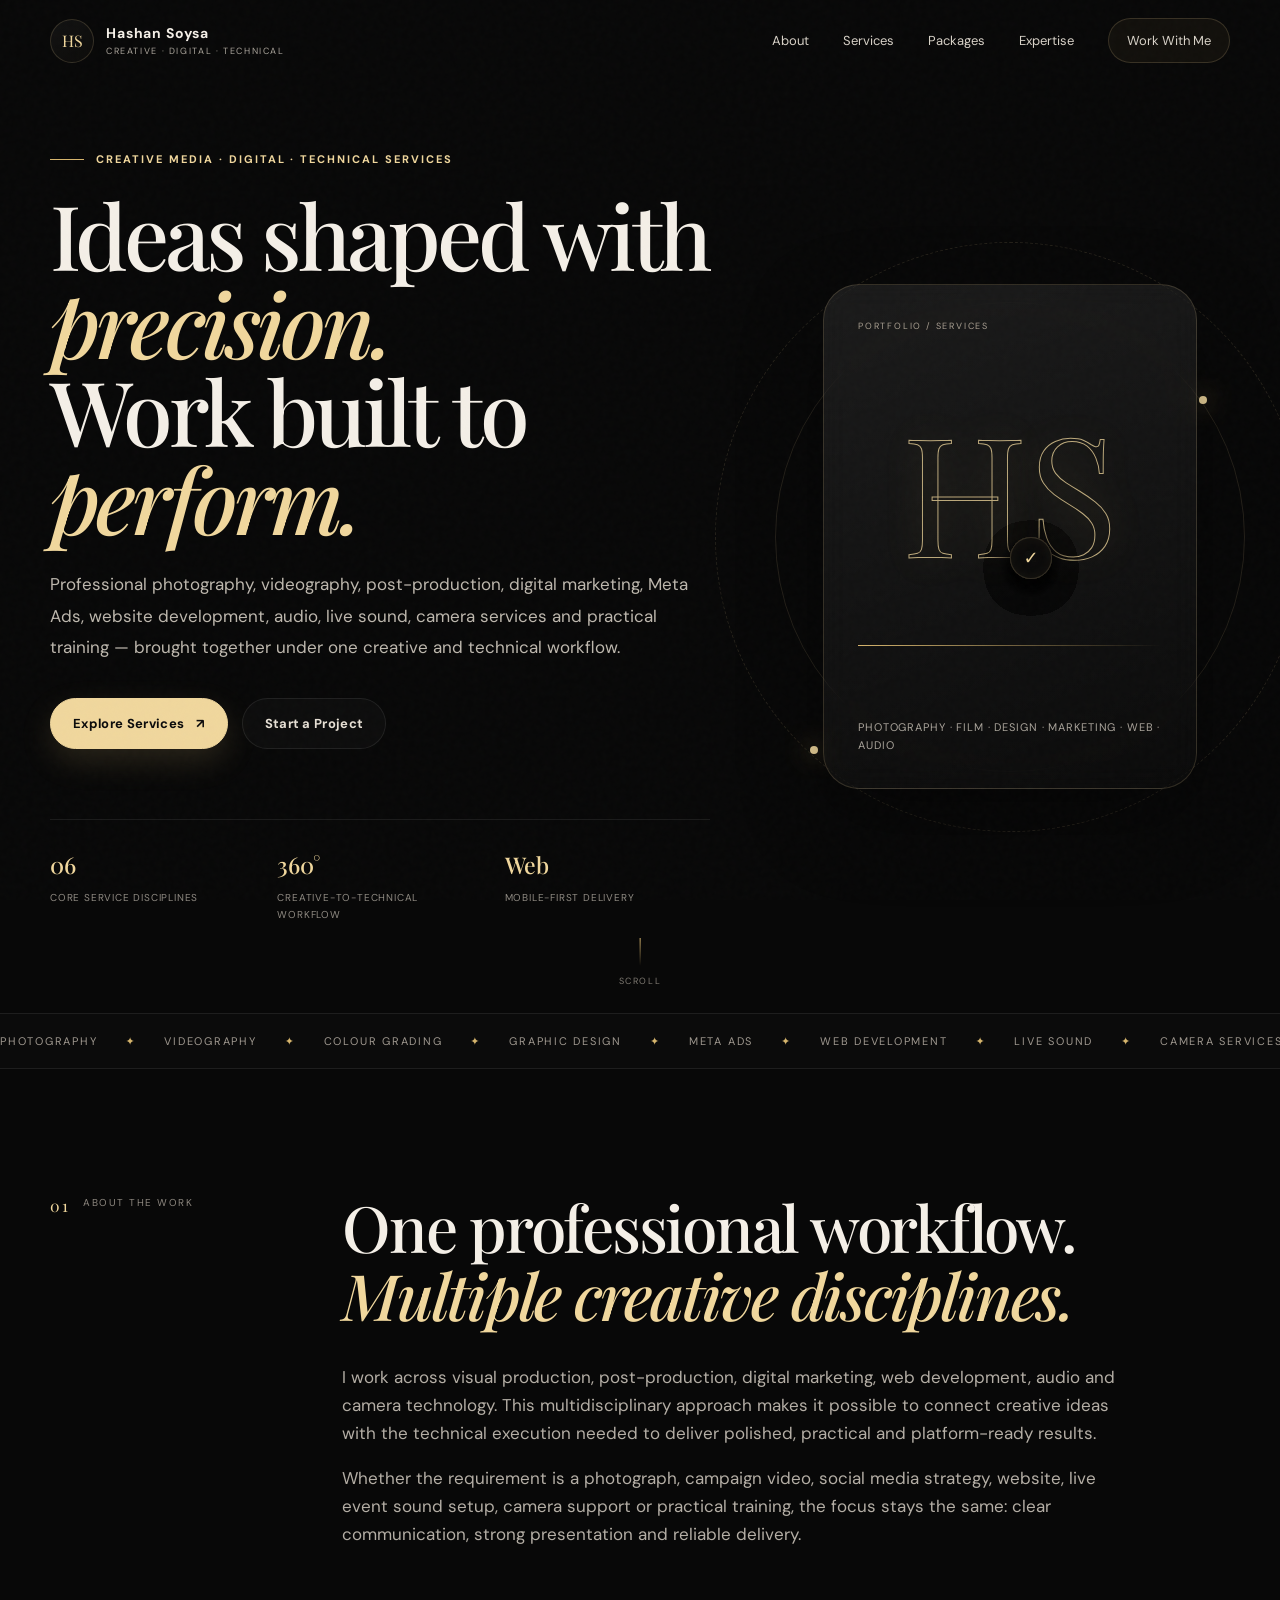
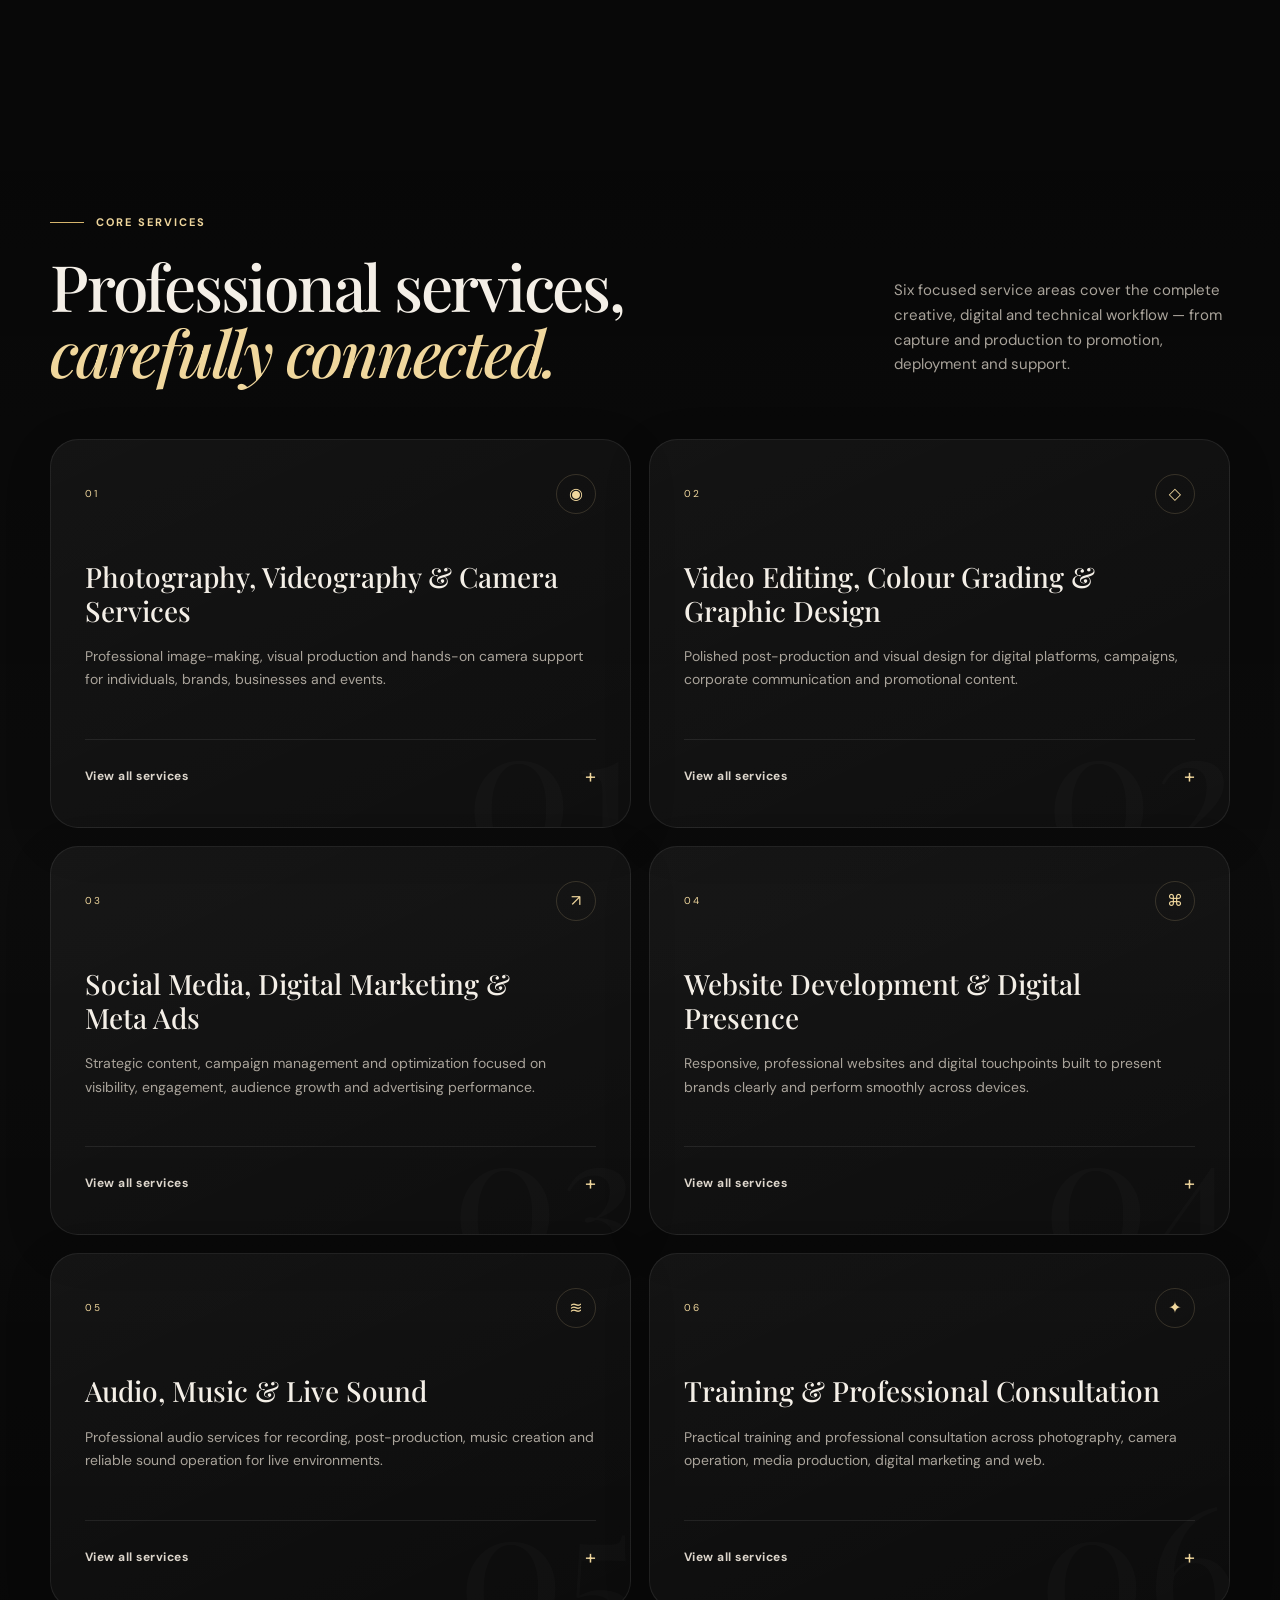
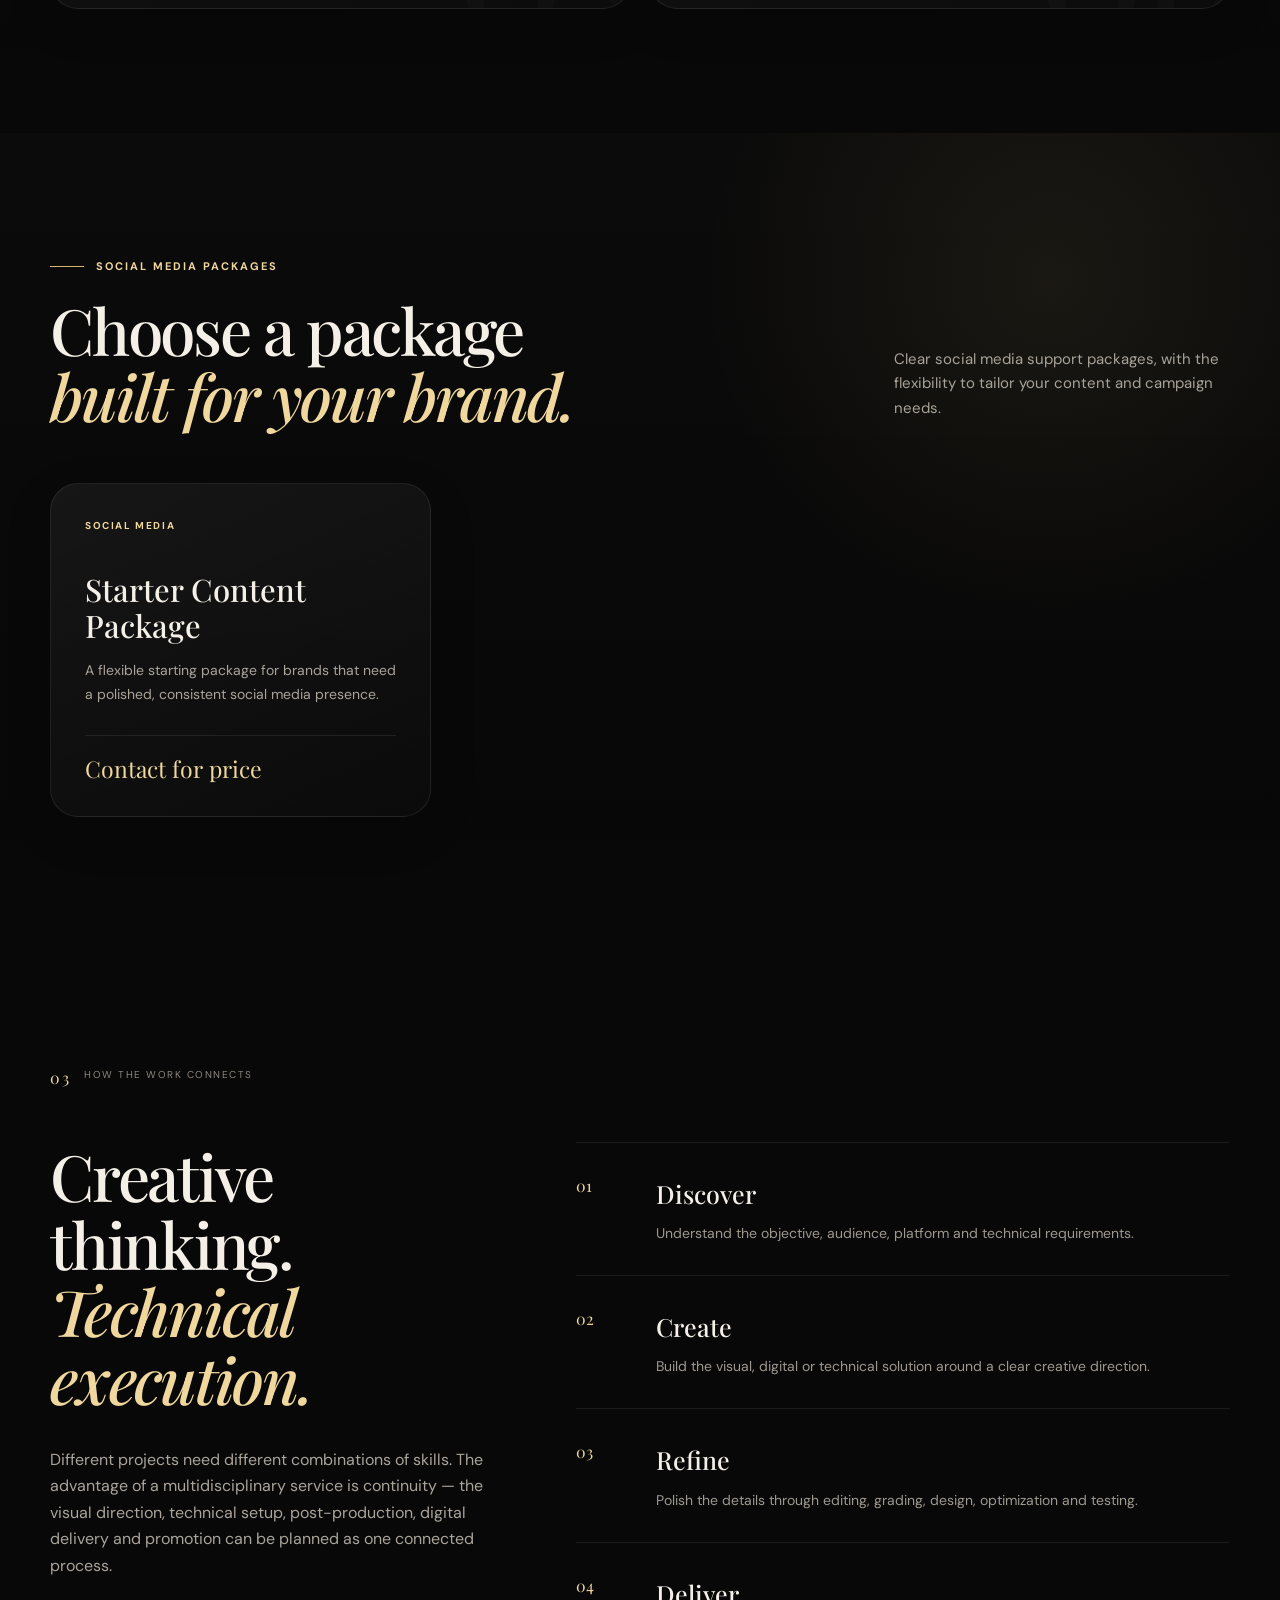
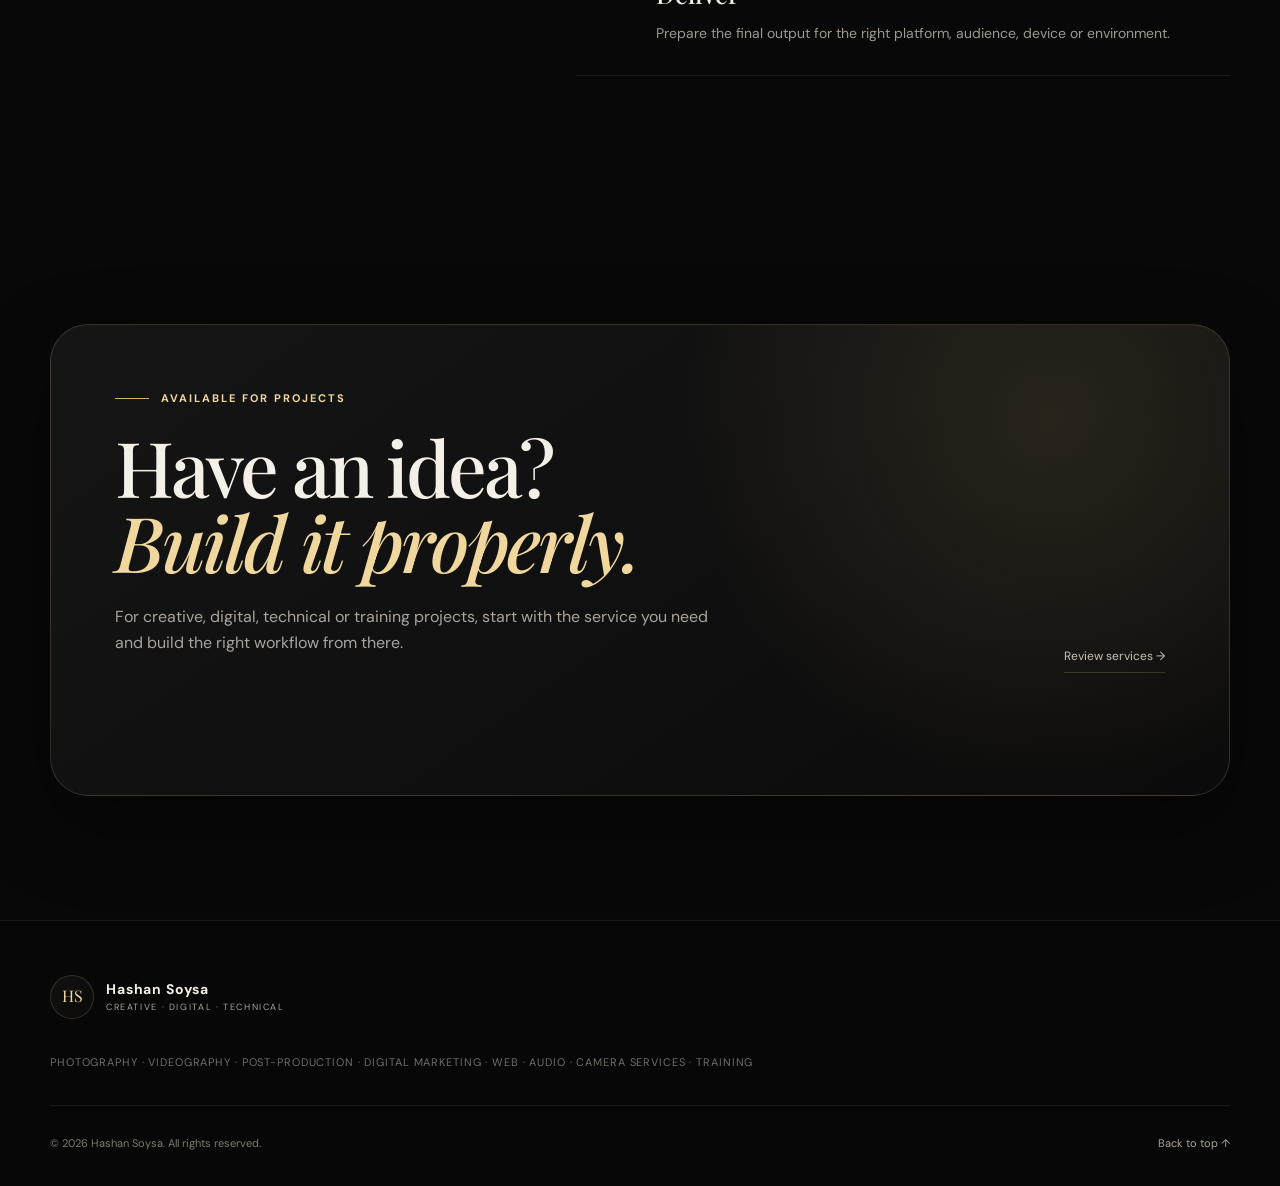
==== commit 923cd06f: "Use portrait image for social sharing Updated Open Graph and Twitter meta tags to use new image URLs" ====
--- a/index.html
+++ b/index.html
@@ -16,14 +16,12 @@
   <meta property="og:type" content="website">
   <meta property="og:site_name" content="Hashan Soysa">
   <meta property="og:title" content="Hashan Soysa | Creative Media, Digital & Technical Services">
-  <meta property="og:description" content="Photography, videography, post-production, digital marketing, Meta Ads, website development, audio, live sound, camera services and professional training.">
-  <meta property="og:url" content="https://hashansoysa92-commits.github.io/HashanSoysa/">
-  <meta property="og:image" content="https://avatars.githubusercontent.com/u/280023513?v=4">
+  <meta property="og:description" content="Photography, videography, post-production, digital marketing, Meta Ads, website development, audio, live sound, camera services and professional training.">  <meta property="og:url" content="https://hashansoysa92-commits.github.io/HashanSoysa/">
+  <meta property="og:image" content="https://hashansoysa92-commits.github.io/HashanSoysa/assets/hashan-portrait-gold.png?v=20260929">
   <meta property="og:image:alt" content="Hashan Soysa">
   <meta name="twitter:card" content="summary_large_image">
   <meta name="twitter:title" content="Hashan Soysa | Creative Media, Digital & Technical Services">
-  <meta name="twitter:description" content="Professional creative, digital and technical services from concept to delivery.">
-  <meta name="twitter:image" content="https://avatars.githubusercontent.com/u/280023513?v=4">
+  <meta name="twitter:description" content="Professional creative, digital and technical services from concept to delivery.">  <meta name="twitter:image" content="https://hashansoysa92-commits.github.io/HashanSoysa/assets/hashan-portrait-gold.png?v=20260929">
 
   <link rel="icon" href="assets/favicon.svg" type="image/svg+xml">
   <link rel="manifest" href="site.webmanifest">
@@ -40,8 +38,7 @@
         "@type": "Person",
         "@id": "https://hashansoysa92-commits.github.io/HashanSoysa/#person",
         "name": "Hashan Soysa",
-        "url": "https://hashansoysa92-commits.github.io/HashanSoysa/",
-        "image": "https://avatars.githubusercontent.com/u/280023513?v=4",
+        "url": "https://hashansoysa92-commits.github.io/HashanSoysa/",        "image": "https://hashansoysa92-commits.github.io/HashanSoysa/assets/hashan-portrait-gold.png?v=20260929",
         "sameAs": ["https://github.com/hashansoysa92-commits"],
         "jobTitle": "Creative Media, Digital & Technical Professional",
         "knowsAbout": [
--- a/assets/styles.css
+++ b/assets/styles.css
@@ -100,6 +100,7 @@
 .about-copy h2 span,.expertise-copy h2 span{color:var(--gold-soft);font-style:italic}
 .about-copy>p{font-size:17px;color:#b4aea5;max-width:790px}
 .services{background:linear-gradient(180deg,transparent,rgba(255,255,255,.018),transparent)}
+.social-packages{background:radial-gradient(circle at 82% 18%,rgba(214,181,109,.08),transparent 28%),linear-gradient(180deg,rgba(255,255,255,.015),transparent)}.social-packages .section-head h2{white-space:pre-line}.package-grid{display:grid;grid-template-columns:repeat(3,1fr);gap:18px}.package-card{position:relative;display:flex;min-height:280px;flex-direction:column;align-items:flex-start;padding:34px;border:1px solid var(--line-soft);border-radius:var(--radius);background:linear-gradient(155deg,rgba(255,255,255,.055),rgba(255,255,255,.015));box-shadow:0 15px 48px rgba(0,0,0,.14);transition:transform .35s,border-color .35s,background .35s}.package-card:hover{transform:translateY(-6px);border-color:var(--line);background:linear-gradient(155deg,rgba(214,181,109,.09),rgba(255,255,255,.02))}.package-kicker{margin:0 0 38px;color:var(--gold-soft);font-size:10px;font-weight:700;letter-spacing:.16em;text-transform:uppercase}.package-card h3{font-family:var(--serif);font-size:31px;line-height:1.14;font-weight:500;margin:0 0 16px}.package-description{margin:0;color:#aaa49b;font-size:14px;line-height:1.7}.package-price{margin:28px 0 0;padding-top:19px;width:100%;border-top:1px solid var(--line-soft);font-family:var(--serif);font-size:23px;color:var(--gold-soft);line-height:1.2}
 .section-head{display:grid;grid-template-columns:1.4fr .6fr;gap:60px;align-items:end;margin-bottom:54px}
 .section-head h2{font-family:var(--serif);font-size:clamp(2.8rem,5vw,5.4rem);line-height:1.03;font-weight:500;letter-spacing:-.035em;margin:0}
 .section-intro{margin:0 0 8px;color:#a9a39a;font-size:15px}
@@ -157,10 +158,10 @@
   .site-nav{position:fixed;inset:78px 20px auto;background:rgba(11,11,11,.97);backdrop-filter:blur(18px);border:1px solid var(--line-soft);border-radius:22px;padding:22px;display:flex;flex-direction:column;align-items:stretch;gap:4px;transform:translateY(-15px);opacity:0;pointer-events:none;transition:.25s}
   .site-nav.open{opacity:1;transform:none;pointer-events:auto}.site-nav a{padding:12px}.menu-toggle{display:block}
   .menu-toggle.active span:first-child{transform:translateY(3.5px) rotate(45deg)}.menu-toggle.active span:last-child{transform:translateY(-3.5px) rotate(-45deg)}
-  .hero-grid{grid-template-columns:1fr;gap:40px}.hero-art{min-height:500px}.hero-meta{margin-top:50px}.split-grid{grid-template-columns:1fr;gap:24px}.section-head{grid-template-columns:1fr;gap:28px}.expertise-grid{grid-template-columns:1fr;gap:40px}.expertise-copy{position:static}.contact-card{grid-template-columns:1fr;padding:48px}.contact-actions{align-items:flex-start}.media-grid{grid-template-columns:repeat(2,1fr)}
+  .hero-grid{grid-template-columns:1fr;gap:40px}.hero-art{min-height:500px}.hero-meta{margin-top:50px}.split-grid{grid-template-columns:1fr;gap:24px}.section-head{grid-template-columns:1fr;gap:28px}.expertise-grid{grid-template-columns:1fr;gap:40px}.expertise-copy{position:static}.contact-card{grid-template-columns:1fr;padding:48px}.contact-actions{align-items:flex-start}.media-grid{grid-template-columns:repeat(2,1fr)}.package-grid{grid-template-columns:repeat(2,1fr)}
 }
 @media (max-width:720px){
-  .container{width:min(100% - 28px,1180px)}.section-pad{padding:88px 0}.hero{padding-top:130px}.hero-copy h1{font-size:clamp(3.15rem,16vw,5.2rem)}.hero-lead{font-size:15px}.hero-meta{grid-template-columns:1fr 1fr}.hero-meta div:last-child{display:none}.hero-art{min-height:420px}.orbit-a{width:340px;height:340px}.orbit-b{width:410px;height:410px}.flip-card{width:280px}.card-face{border-radius:28px;padding:26px}.orbit-icon{width:37px;height:37px;font-size:15px;animation-name:perfectOrbitSmall;animation-duration:30s}.service-grid,.media-grid{grid-template-columns:1fr}.service-card{padding:26px}.service-top{margin-bottom:34px}.service-card h3{font-size:25px}.service-card>p{min-height:0}details ul{columns:1}.contact-card{padding:34px 24px;border-radius:28px}.contact-card h2{font-size:clamp(2.8rem,14vw,4.8rem)}.footer-bottom{flex-direction:column}.brand-copy small{display:none}
+  .container{width:min(100% - 28px,1180px)}.section-pad{padding:88px 0}.hero{padding-top:130px}.hero-copy h1{font-size:clamp(3.15rem,16vw,5.2rem)}.hero-lead{font-size:15px}.hero-meta{grid-template-columns:1fr 1fr}.hero-meta div:last-child{display:none}.hero-art{min-height:420px}.orbit-a{width:340px;height:340px}.orbit-b{width:410px;height:410px}.flip-card{width:280px}.card-face{border-radius:28px;padding:26px}.orbit-icon{width:37px;height:37px;font-size:15px;animation-name:perfectOrbitSmall;animation-duration:30s}.service-grid,.media-grid,.package-grid{grid-template-columns:1fr}.service-card{padding:26px}.service-top{margin-bottom:34px}.service-card h3{font-size:25px}.service-card>p{min-height:0}.package-card{min-height:0;padding:27px}.package-kicker{margin-bottom:28px}.package-card h3{font-size:27px}details ul{columns:1}.contact-card{padding:34px 24px;border-radius:28px}.contact-card h2{font-size:clamp(2.8rem,14vw,4.8rem)}.footer-bottom{flex-direction:column}.brand-copy small{display:none}
 }
 @keyframes perfectOrbitSmall{from{transform:translate(-50%,-50%) rotate(0deg) translateX(188px) rotate(0deg)}to{transform:translate(-50%,-50%) rotate(360deg) translateX(188px) rotate(-360deg)}}
 @media (max-width:560px){.site-header{padding:12px 0}.nav-wrap{gap:12px}.brand-mark{width:38px;height:38px}.brand-copy strong{font-size:12px}.site-nav{inset:64px 14px auto}.section-pad{padding:72px 0}.hero{min-height:auto;padding-top:108px;padding-bottom:66px}.hero-copy h1{font-size:clamp(2.8rem,15.5vw,4.35rem);line-height:1.01}.hero-lead{font-size:14px;line-height:1.72}.eyebrow{font-size:9px;letter-spacing:.14em;gap:9px}.eyebrow span{width:22px}.hero-actions{margin-top:26px}.hero-actions .btn{width:100%;min-height:50px}.hero-meta{margin-top:36px;padding-top:20px;gap:12px}.hero-meta strong{font-size:20px}.hero-meta span{font-size:9px}.hero-art{min-height:380px;margin-inline:-8px}.flip-card{width:min(250px,76vw)}.orbit-a{width:285px;height:285px}.orbit-b{width:340px;height:340px}.orbit-icon{width:33px;height:33px;font-size:13px;animation-name:perfectOrbitTiny}.orbit-icon.orbit-text{font-size:8px}.orbit-icon.orbit-code{font-size:9px}.card-face{padding:22px;border-radius:26px}.portrait-line-art{width:122%;height:82%}.portrait-caption{font-size:8px;letter-spacing:.13em}.scroll-cue{display:none}.section-head{margin-bottom:36px}.section-head h2{font-size:clamp(2.5rem,13vw,3.6rem)}.section-intro,.about-copy>p{font-size:15px}.service-card{border-radius:22px;padding:23px}.service-card h3{font-size:23px}.service-top{margin-bottom:28px}.process-item{grid-template-columns:42px 1fr;gap:12px;padding:24px 0}.process-item h3{font-size:22px}.contact-card{padding:30px 20px}.contact-card h2{font-size:clamp(2.65rem,14vw,4rem)}.social-links a{padding:8px 10px;font-size:9px}.media-card{min-height:0;border-radius:22px}.media-card h3{font-size:22px}.media-body{padding:16px}.video-dialog{width:calc(100% - 18px);border-radius:18px}.dialog-copy{padding:17px}.dialog-copy h3{font-size:23px}.dialog-copy p{font-size:13px}.footer-grid>p{font-size:10px;line-height:1.7}.footer-bottom{font-size:10px}}
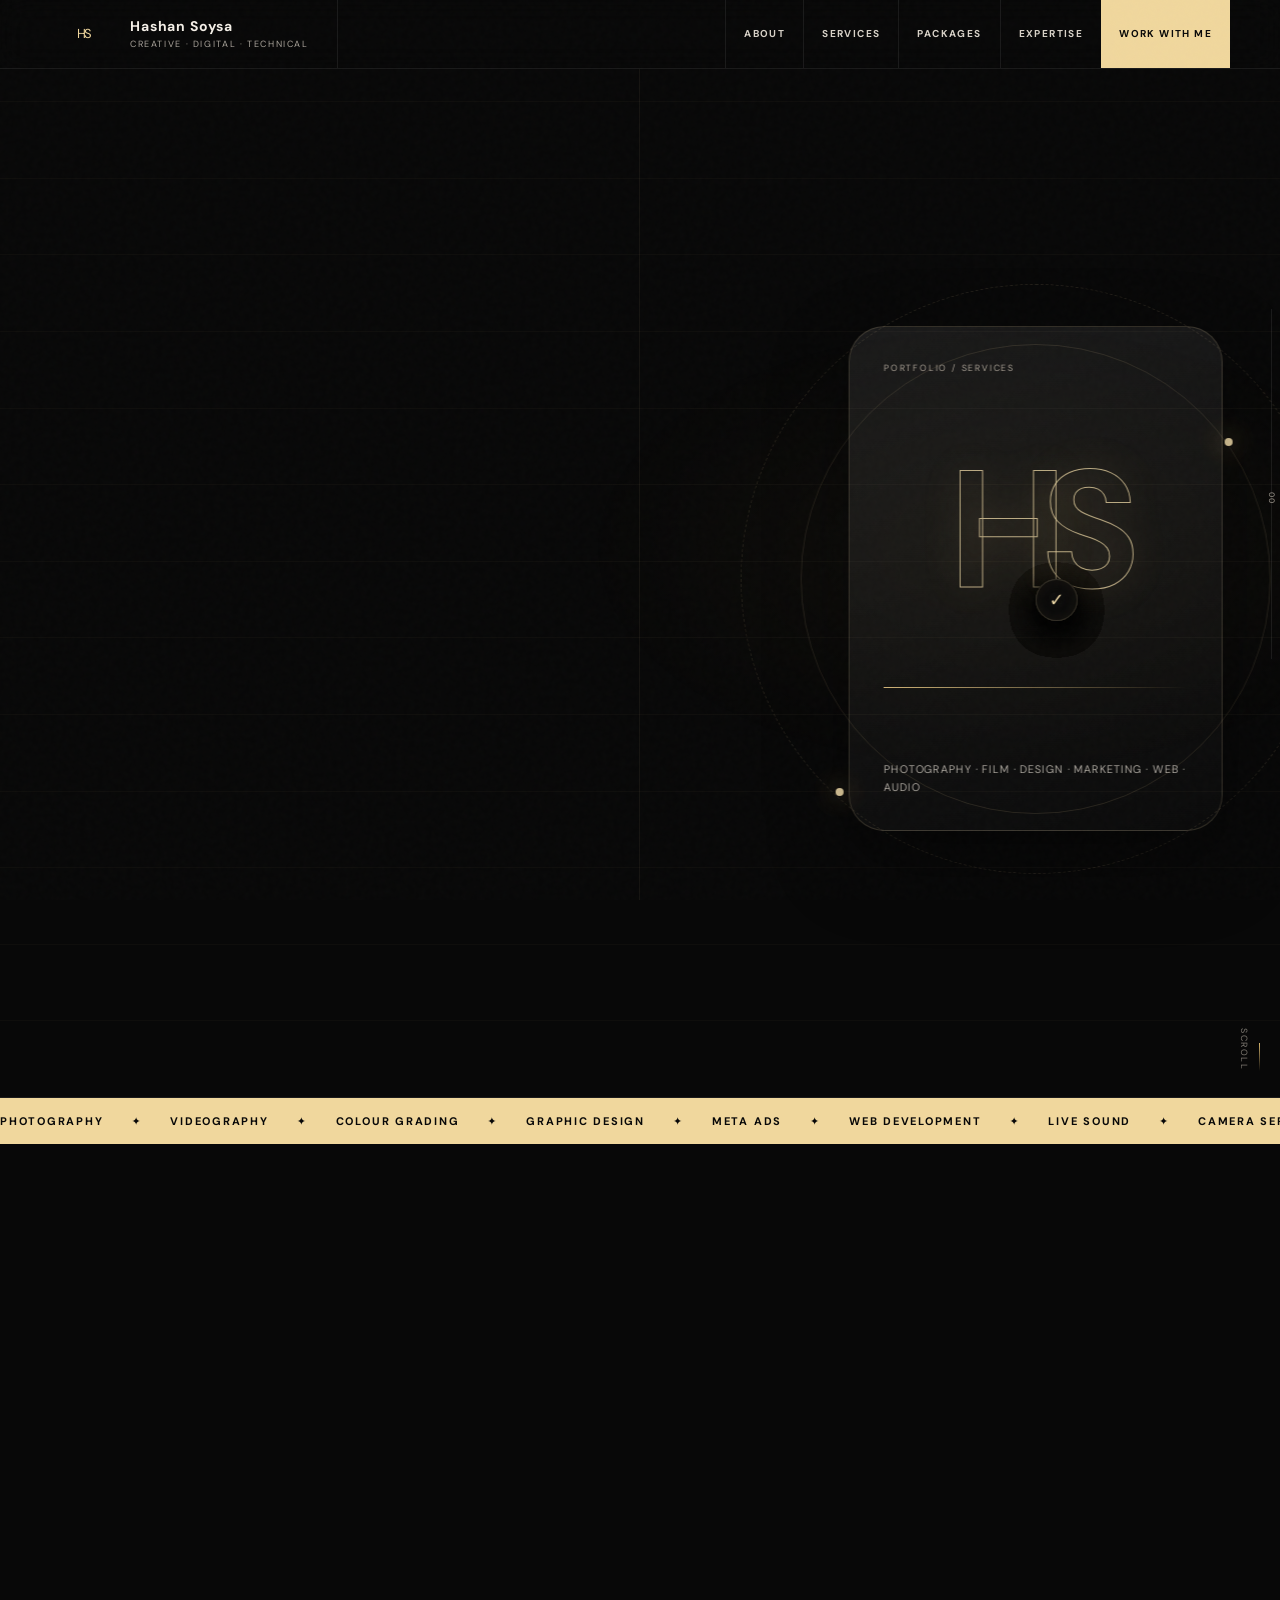
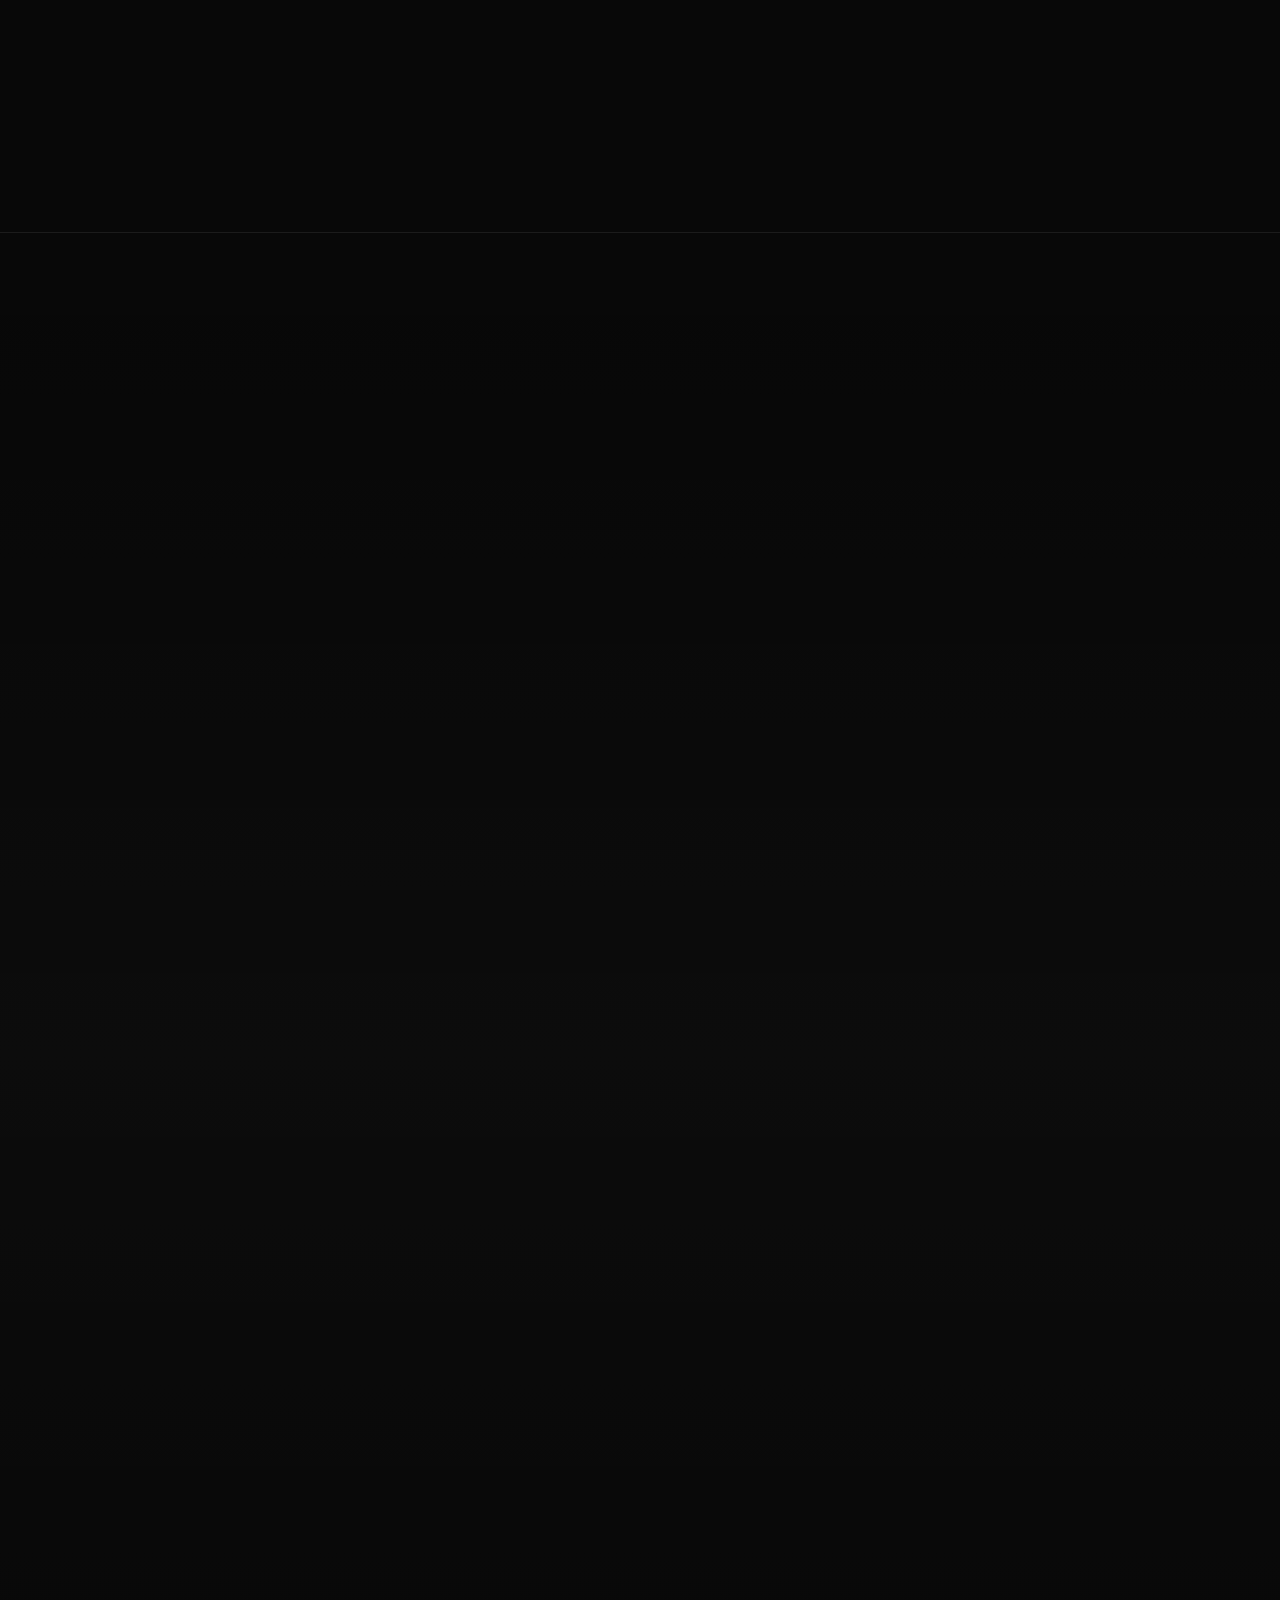
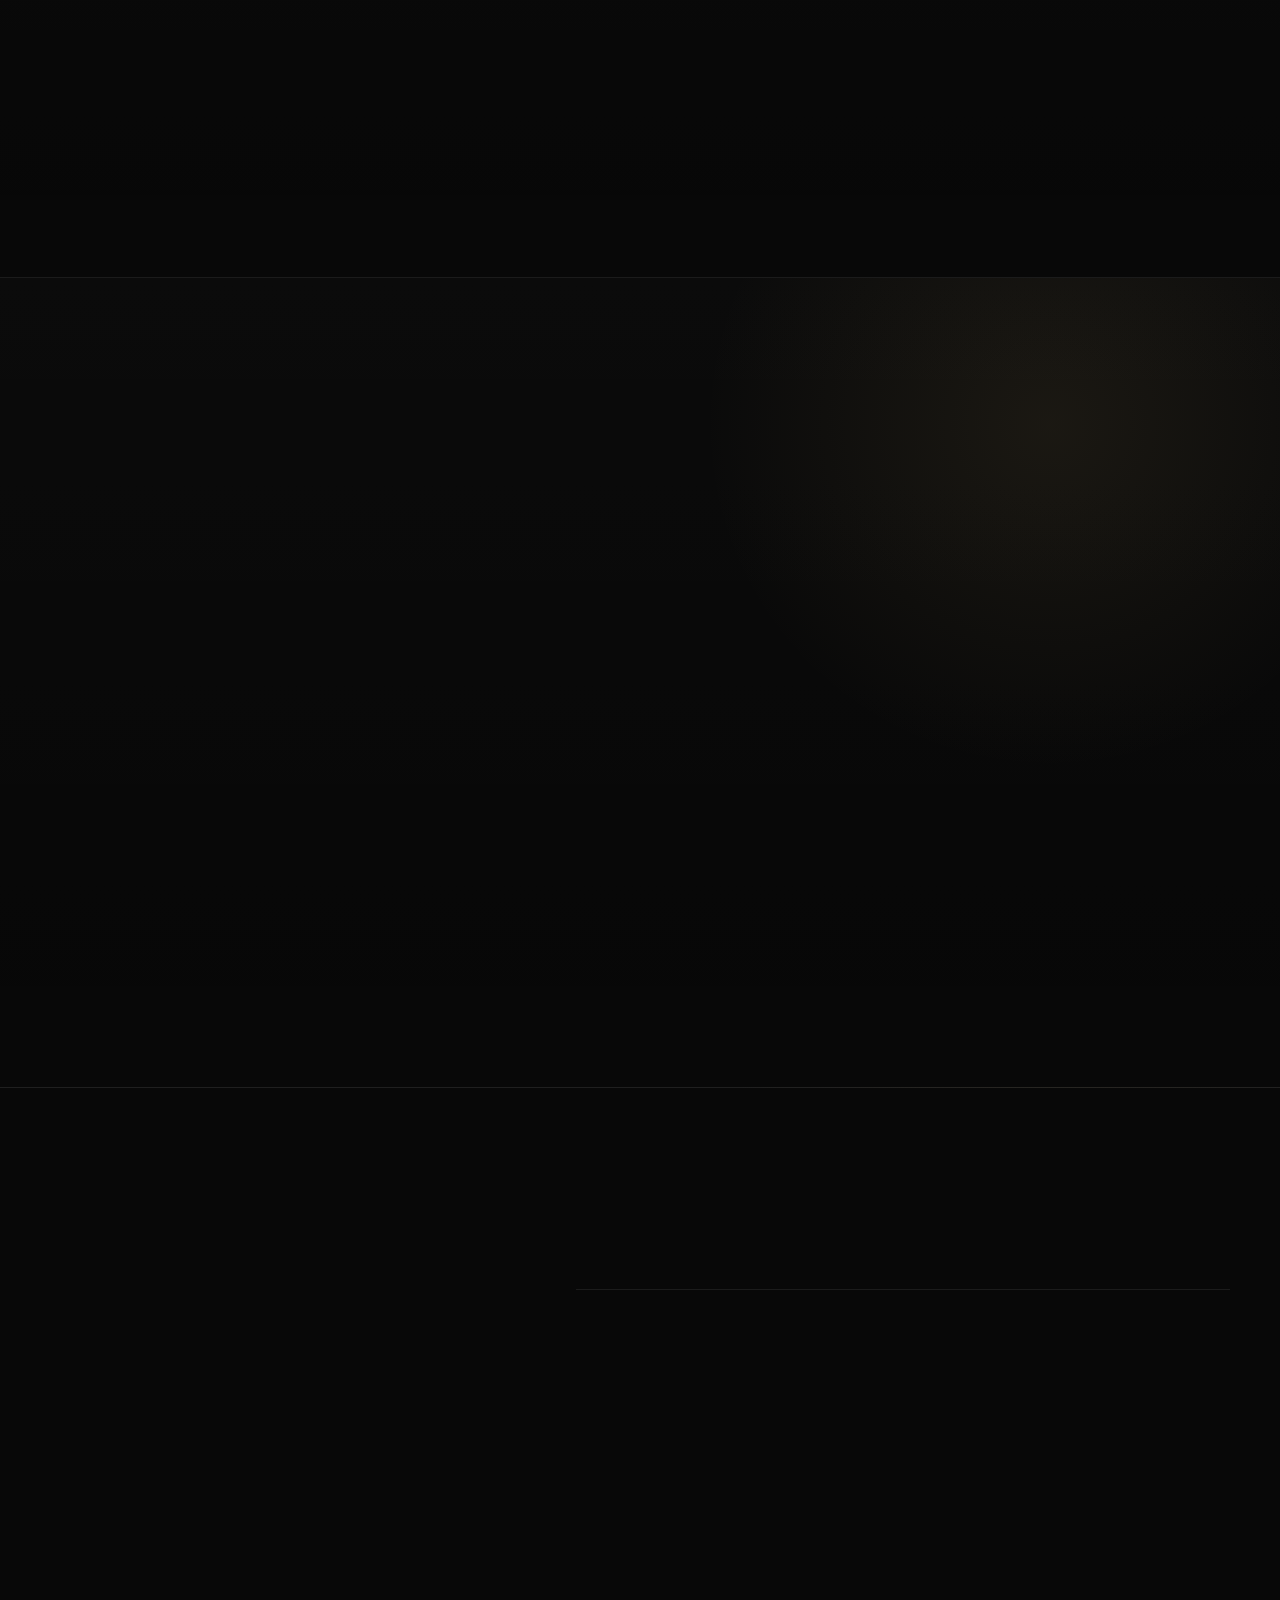
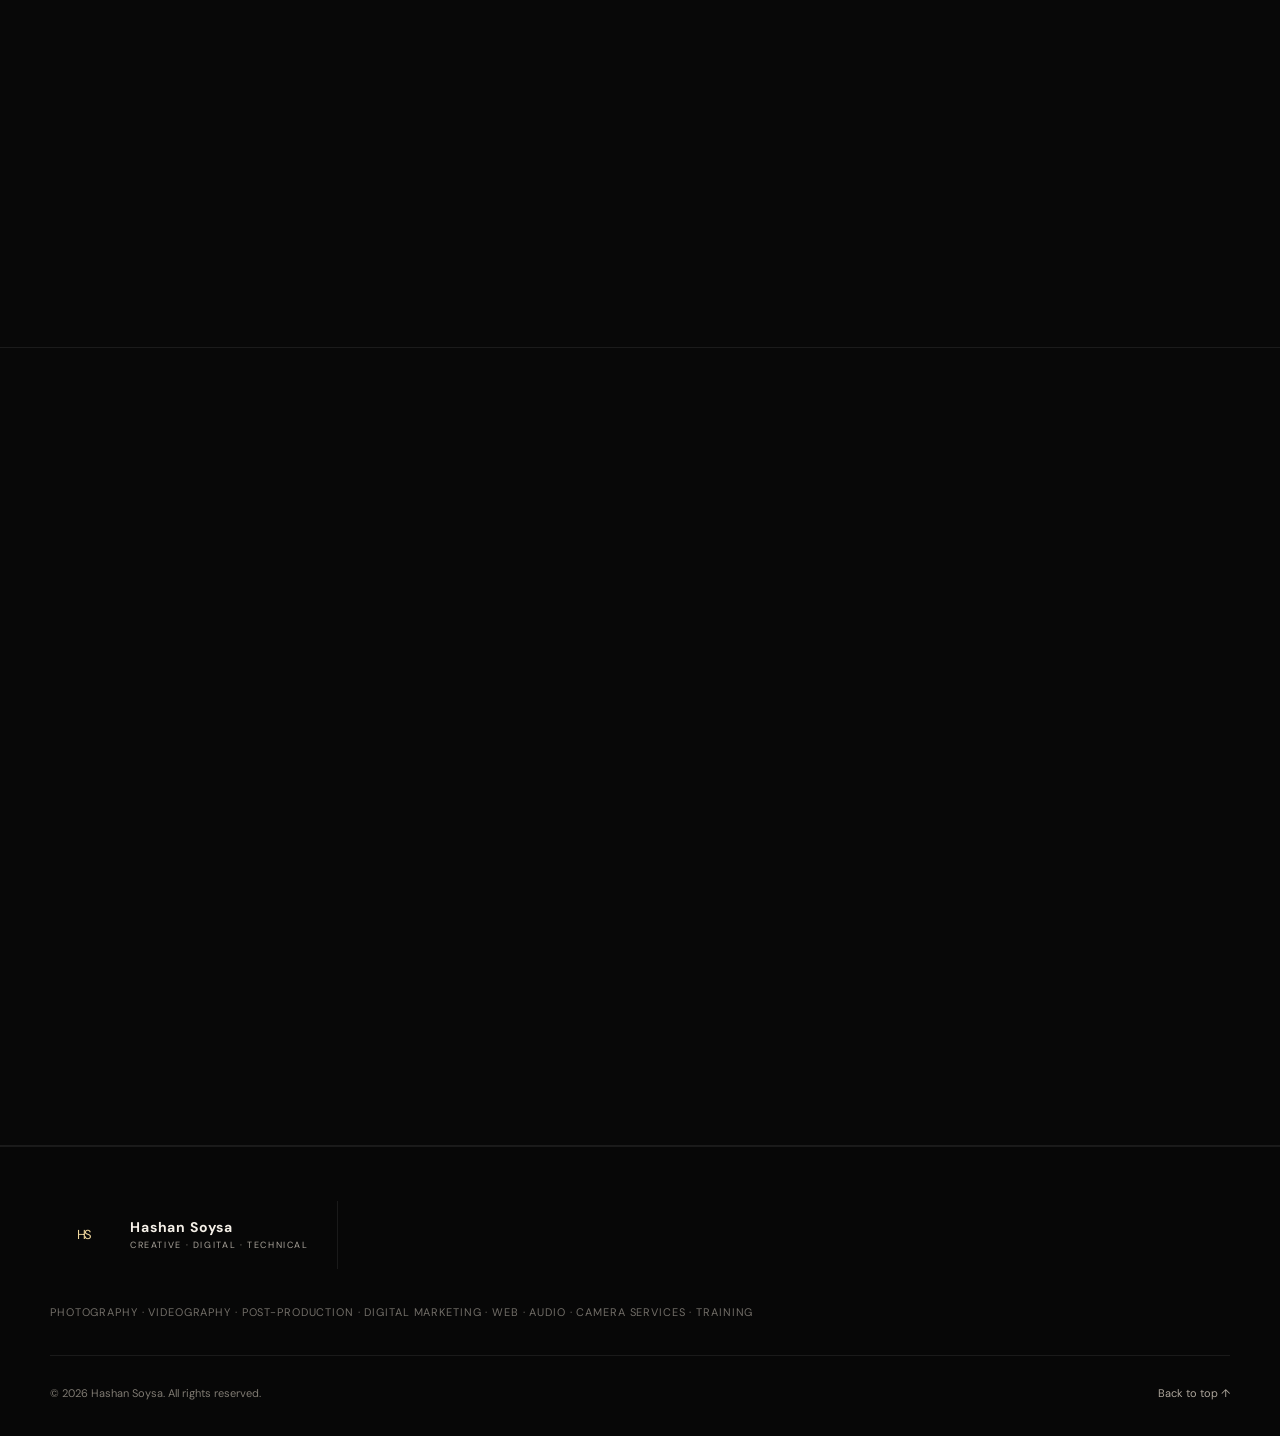
==== commit b61c58e6: "Publish editorial motion site experience" ====
--- a/index.html
+++ b/index.html
@@ -28,7 +28,7 @@
   <link rel="preconnect" href="https://fonts.googleapis.com">
   <link rel="preconnect" href="https://fonts.gstatic.com" crossorigin>
   <link href="https://fonts.googleapis.com/css2?family=DM+Sans:wght@400;500;600;700&family=Playfair+Display:wght@500;600;700&display=swap" rel="stylesheet">
-  <link rel="stylesheet" href="assets/styles.css?v=20260926.3">
+  <link rel="stylesheet" href="assets/styles.css?v=20261103.1">
 
   <script type="application/ld+json">
   {
@@ -319,6 +319,6 @@
     </div>
   </footer>
 
-  <script src="assets/script.js?v=20260926.3" defer></script>
+  <script src="assets/script.js?v=20261103.1" defer></script>
 </body>
 </html>
--- a/assets/styles.css
+++ b/assets/styles.css
@@ -171,3 +171,23 @@
 @keyframes perfectOrbitNano{from{transform:translate(-50%,-50%) rotate(0deg) translateX(136px) rotate(0deg)}to{transform:translate(-50%,-50%) rotate(360deg) translateX(136px) rotate(-360deg)}}
 @media (max-height:620px) and (min-width:721px){.hero{min-height:auto;padding-top:118px}.hero-art{min-height:440px}.flip-card{width:300px}.orbit-a{width:380px;height:380px}.orbit-b{width:470px;height:470px}.orbit-icon{animation-name:perfectOrbitShort}.hero-meta{margin-top:36px}}@keyframes perfectOrbitShort{from{transform:translate(-50%,-50%) rotate(0deg) translateX(225px) rotate(0deg)}to{transform:translate(-50%,-50%) rotate(360deg) translateX(225px) rotate(-360deg)}}
 @media (prefers-reduced-motion:reduce){html{scroll-behavior:auto}*,*::before,*::after{animation-duration:.001ms!important;animation-iteration-count:1!important;transition-duration:.001ms!important}.reveal{opacity:1;transform:none}.monogram-card{transform:none!important}}
+
+
+/* Editorial motion system — inspired by contemporary creative studio pacing */
+:root{--paper:#f0efea;--ink:#0a0a0a;--grid:rgba(240,215,157,.16)}
+body{background:#080808;cursor:default}
+body::before{content:"";position:fixed;inset:0;z-index:0;pointer-events:none;opacity:.38;background-image:linear-gradient(90deg,transparent calc(50% - .5px),var(--grid) calc(50% - .5px),var(--grid) calc(50% + .5px),transparent calc(50% + .5px));background-size:min(1180px,calc(100% - 40px)) 100%;background-position:center}
+.site-header{padding:0;border-bottom:1px solid var(--line-soft);background:rgba(8,8,8,.88);backdrop-filter:blur(14px)}
+.nav-wrap{width:100%;max-width:none;padding-left:max(20px,calc((100vw - 1180px)/2));padding-right:max(20px,calc((100vw - 1180px)/2));min-height:68px}
+.brand{padding-right:28px;border-right:1px solid var(--line-soft);height:68px}.brand-mark{border:0;border-radius:0;width:68px;height:68px;background:transparent;font-family:var(--sans);font-size:13px;letter-spacing:-.08em}
+.site-nav{height:68px;gap:0;margin-left:auto}.site-nav>a{height:68px;padding:0 18px;display:grid;place-items:center;border-left:1px solid var(--line-soft);font-size:10px;font-weight:700;letter-spacing:.14em;text-transform:uppercase}.site-nav>a:not(.nav-cta)::after{bottom:12px;left:18px;right:auto;width:0;transition:width .3s}.site-nav>a:hover::after{width:calc(100% - 36px)}.nav-cta{border-radius:0!important;background:var(--gold-soft);color:#090909!important;border:0!important}
+.hero{position:relative;isolation:isolate;overflow:hidden}.hero::after{content:"";position:absolute;inset:0;z-index:-1;opacity:.28;pointer-events:none;background:radial-gradient(ellipse at 78% 50%,rgba(214,181,109,.16),transparent 31%),repeating-linear-gradient(0deg,transparent 0 8.4vh,rgba(240,215,157,.12) 8.4vh calc(8.4vh + 1px))}
+.hero-copy h1{font-family:var(--sans);font-size:clamp(3.4rem,8.5vw,9.8rem);font-weight:600;letter-spacing:-.08em;line-height:.84;text-transform:uppercase}.hero-copy h1 em{font-style:normal;color:inherit;-webkit-text-stroke:1px var(--gold-soft);color:transparent}.hero-lead{max-width:580px;font-size:14px}.hero-meta{max-width:600px}.hero-art{filter:grayscale(.15);transform:translateX(2vw)}.flip-card{animation:cardFlip 18s cubic-bezier(.55,.02,.22,1) infinite}.monogram{font-family:var(--sans);font-weight:700;letter-spacing:-.12em}.scroll-cue{right:20px;left:auto;bottom:26px;transform:none;align-items:flex-end;writing-mode:vertical-rl}
+.marquee{position:relative;z-index:2;padding:13px 0;background:var(--gold-soft);border-color:var(--gold-soft);color:#080808}.marquee-track{color:#080808;font-weight:700}.marquee-track i{color:#080808}
+.section-pad{border-bottom:1px solid var(--line-soft)}.section-kicker span{font-family:var(--sans);font-weight:700}.section-head h2,.about-copy h2,.expertise-copy h2,.contact-card h2{font-family:var(--sans);letter-spacing:-.065em;text-transform:uppercase}.section-head h2 em{font-style:normal;color:transparent;-webkit-text-stroke:1px var(--gold-soft)}
+.service-card,.package-card,.media-card{border-radius:0;box-shadow:none}.service-card:hover,.package-card:hover{transform:translateY(-4px) scale(1.002)}.service-card h3,.package-card h3,.media-card h3{font-family:var(--sans);font-weight:600;letter-spacing:-.045em}.service-card::before{font-family:var(--sans);font-weight:700}.package-card{border-top:2px solid var(--gold)}.contact-card{border-radius:0}.btn{border-radius:0;text-transform:uppercase;font-size:10px;letter-spacing:.14em}.btn-primary{box-shadow:none}.btn-ghost{border-color:var(--line)}
+.reveal{transform:translateY(50px);clip-path:inset(0 0 100% 0);transition:opacity .2s linear,transform .95s cubic-bezier(.22,.61,.36,1),clip-path .95s cubic-bezier(.22,.61,.36,1)}.reveal.visible{clip-path:inset(0 0 0 0)}
+.motion-curtain{position:fixed;inset:0;z-index:1000;display:grid;place-items:center;background:#080808;color:var(--gold-soft);transition:transform .9s cubic-bezier(.77,0,.18,1);pointer-events:none}.motion-curtain.done{transform:translateY(-102%)}.motion-curtain span{font-size:clamp(4rem,13vw,12rem);font-weight:700;letter-spacing:-.11em;animation:curtainMark .75s cubic-bezier(.2,.8,.2,1) both}.scroll-index{position:fixed;right:0;top:68px;bottom:0;width:18px;z-index:99;display:flex;align-items:center;justify-content:center;pointer-events:none}.scroll-index::before{content:"";width:1px;height:42%;background:var(--line-soft)}.scroll-index span{position:absolute;top:8%;width:1px;height:var(--scroll-progress,0%);max-height:42%;background:var(--gold-soft);transition:height .08s linear}.scroll-index b{position:absolute;top:calc(8% + 43%);font-size:8px;font-weight:500;color:#8d877f;writing-mode:vertical-rl;letter-spacing:.08em}
+@keyframes curtainMark{from{opacity:0;transform:scale(.72);letter-spacing:-.35em}to{opacity:1;transform:scale(1);letter-spacing:-.11em}}
+@media(max-width:980px){body::before{display:none}.site-header{padding:8px 0}.nav-wrap{min-height:54px;padding:0 18px}.brand{height:54px;padding-right:0;border:0}.brand-mark{width:44px;height:44px}.site-nav{height:auto}.site-nav>a{height:auto;border:0;text-align:left;display:block;text-transform:none;letter-spacing:normal;font-size:14px}.site-nav>a:not(.nav-cta)::after{display:none}.nav-cta{border-radius:12px!important;color:var(--text)!important;background:rgba(214,181,109,.08)!important;border:1px solid var(--line)!important}.scroll-index{display:none}.hero-art{transform:none}.scroll-cue{writing-mode:horizontal-tb;left:50%;right:auto;transform:translateX(-50%)}}
+@media(prefers-reduced-motion:reduce){.motion-curtain{display:none}.reveal{clip-path:none}}
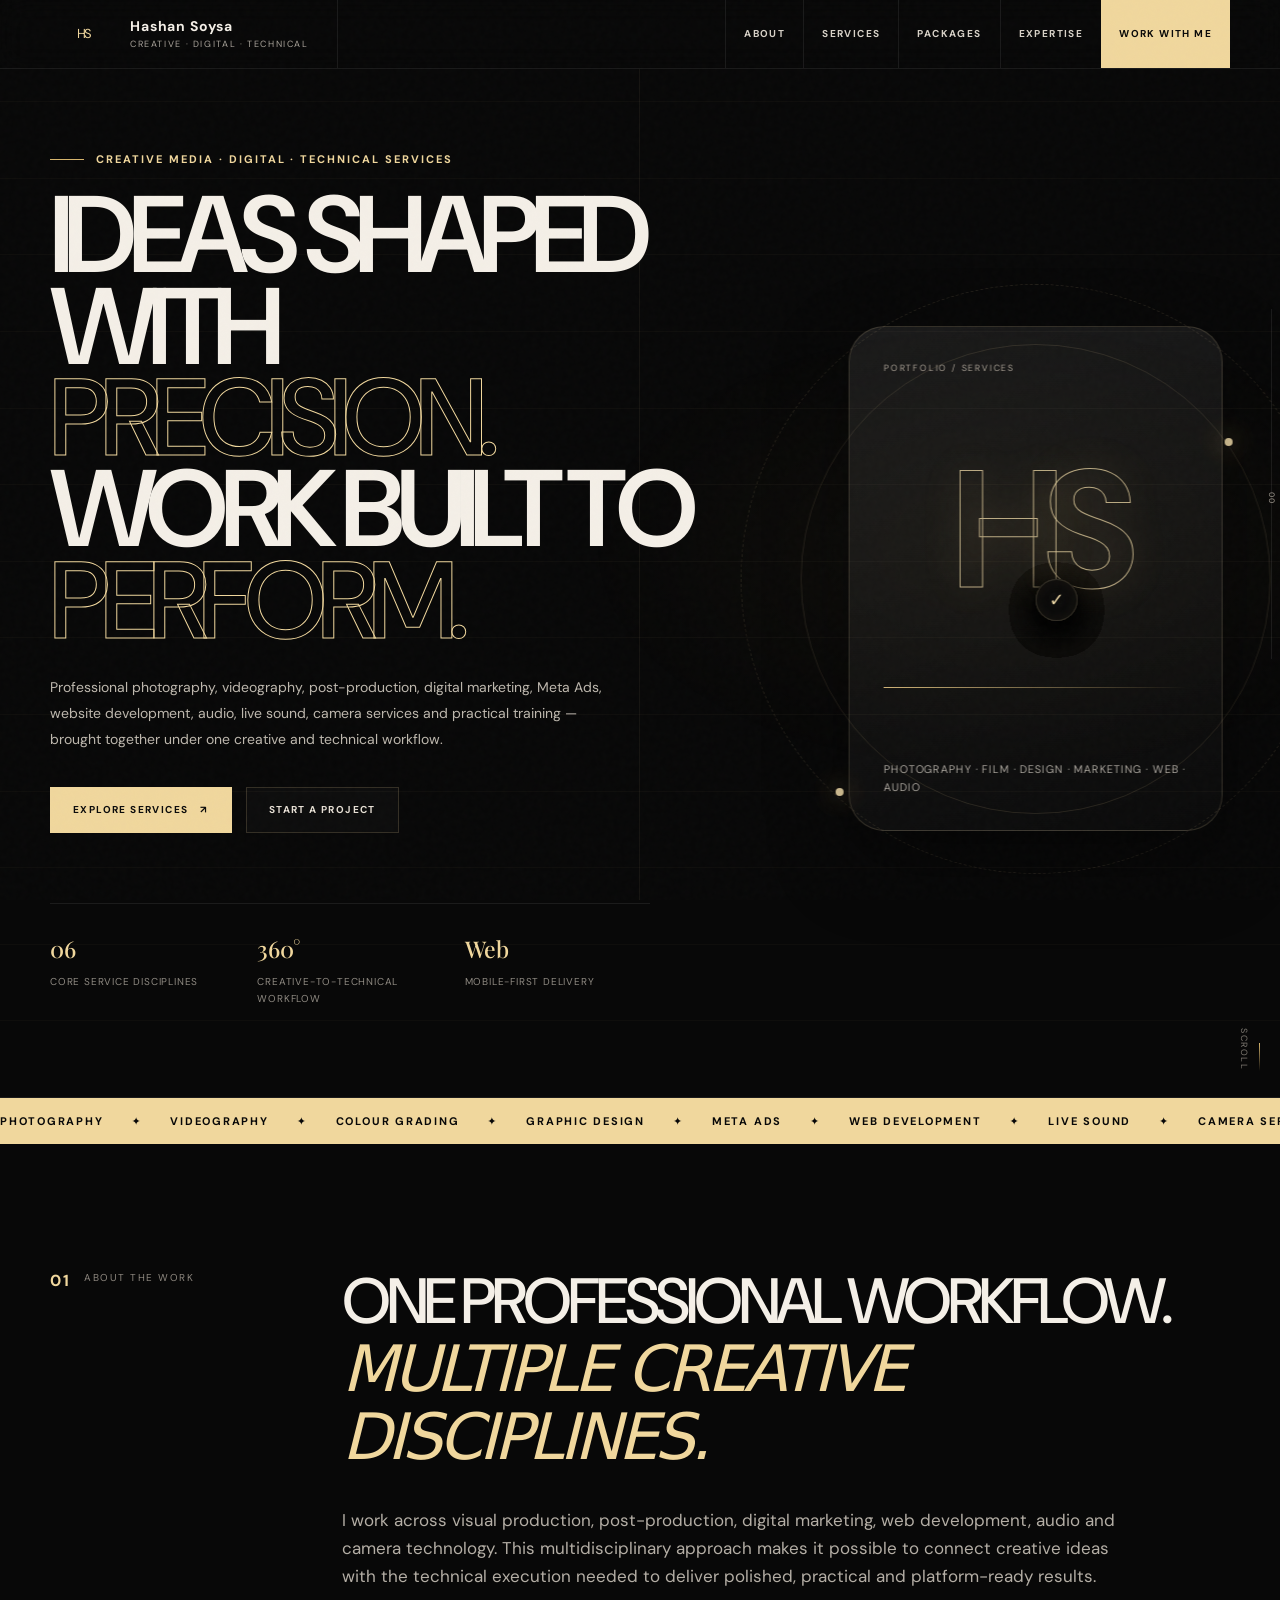
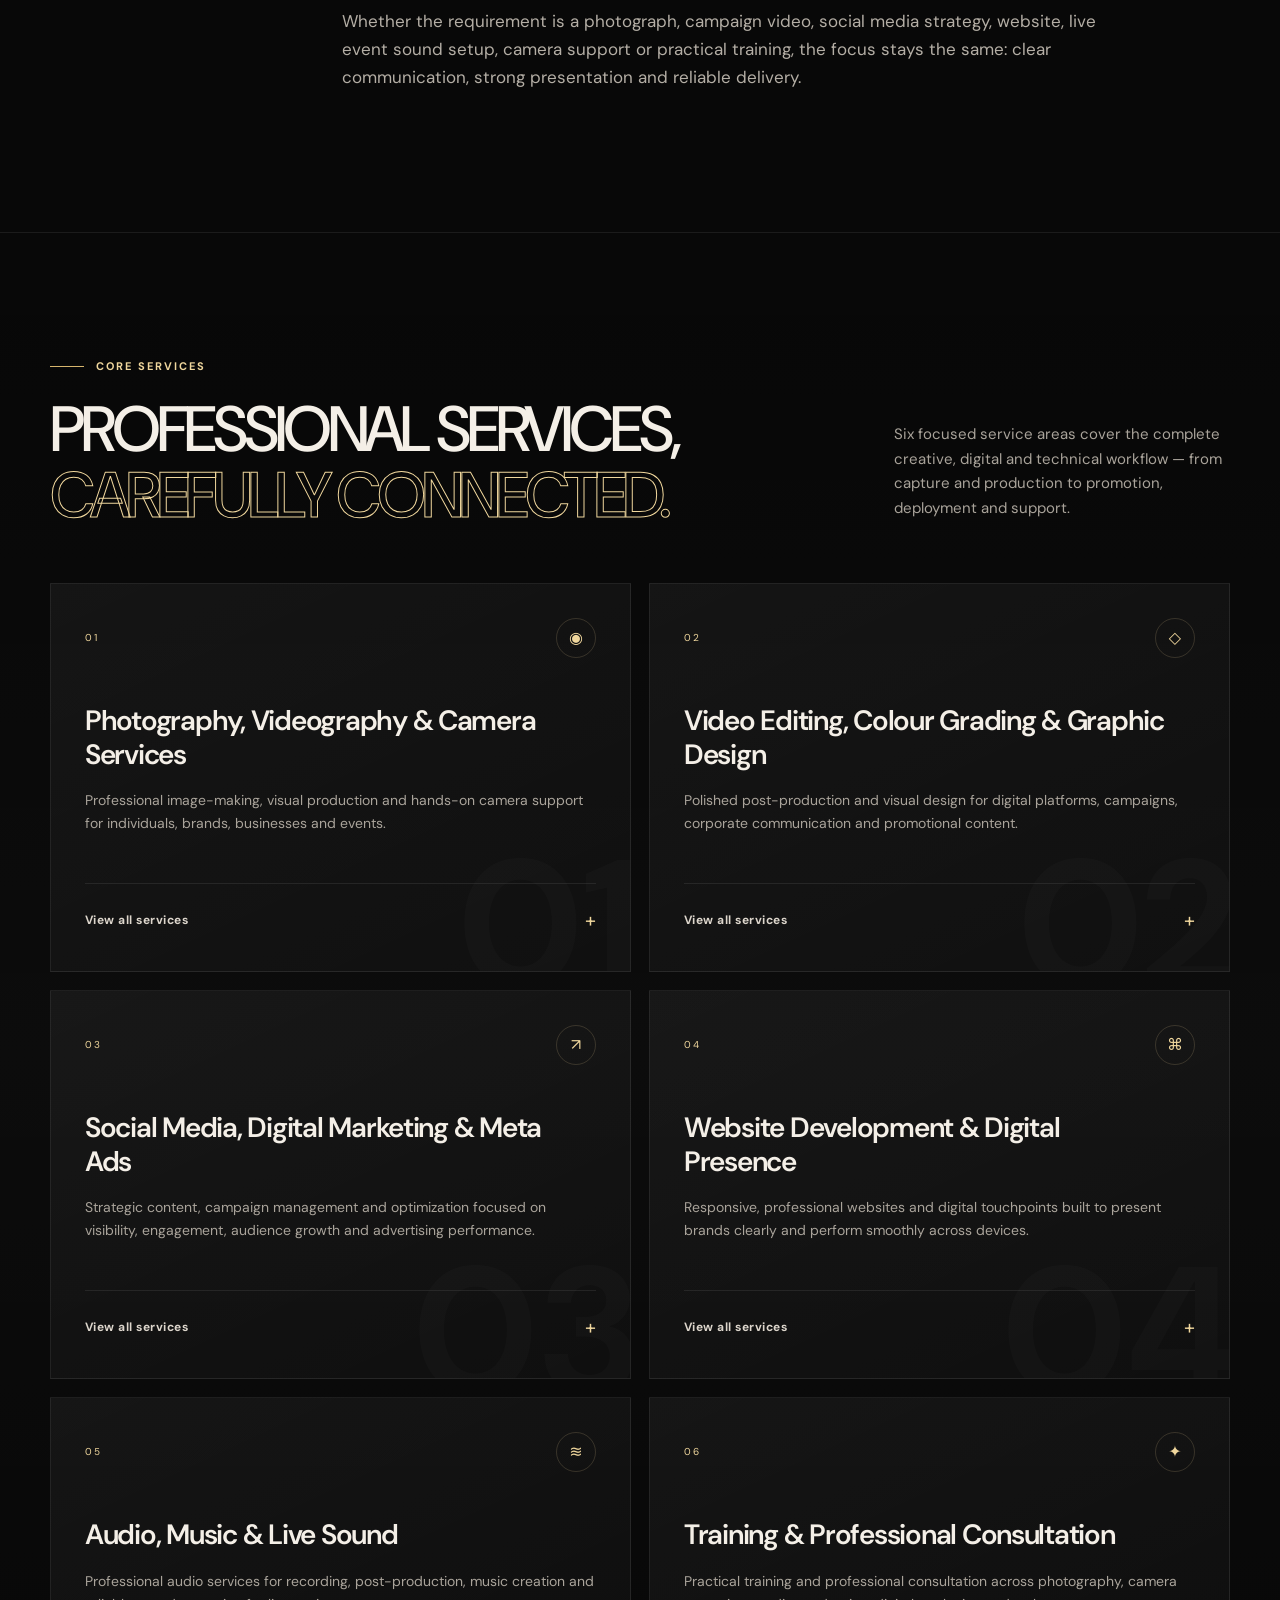
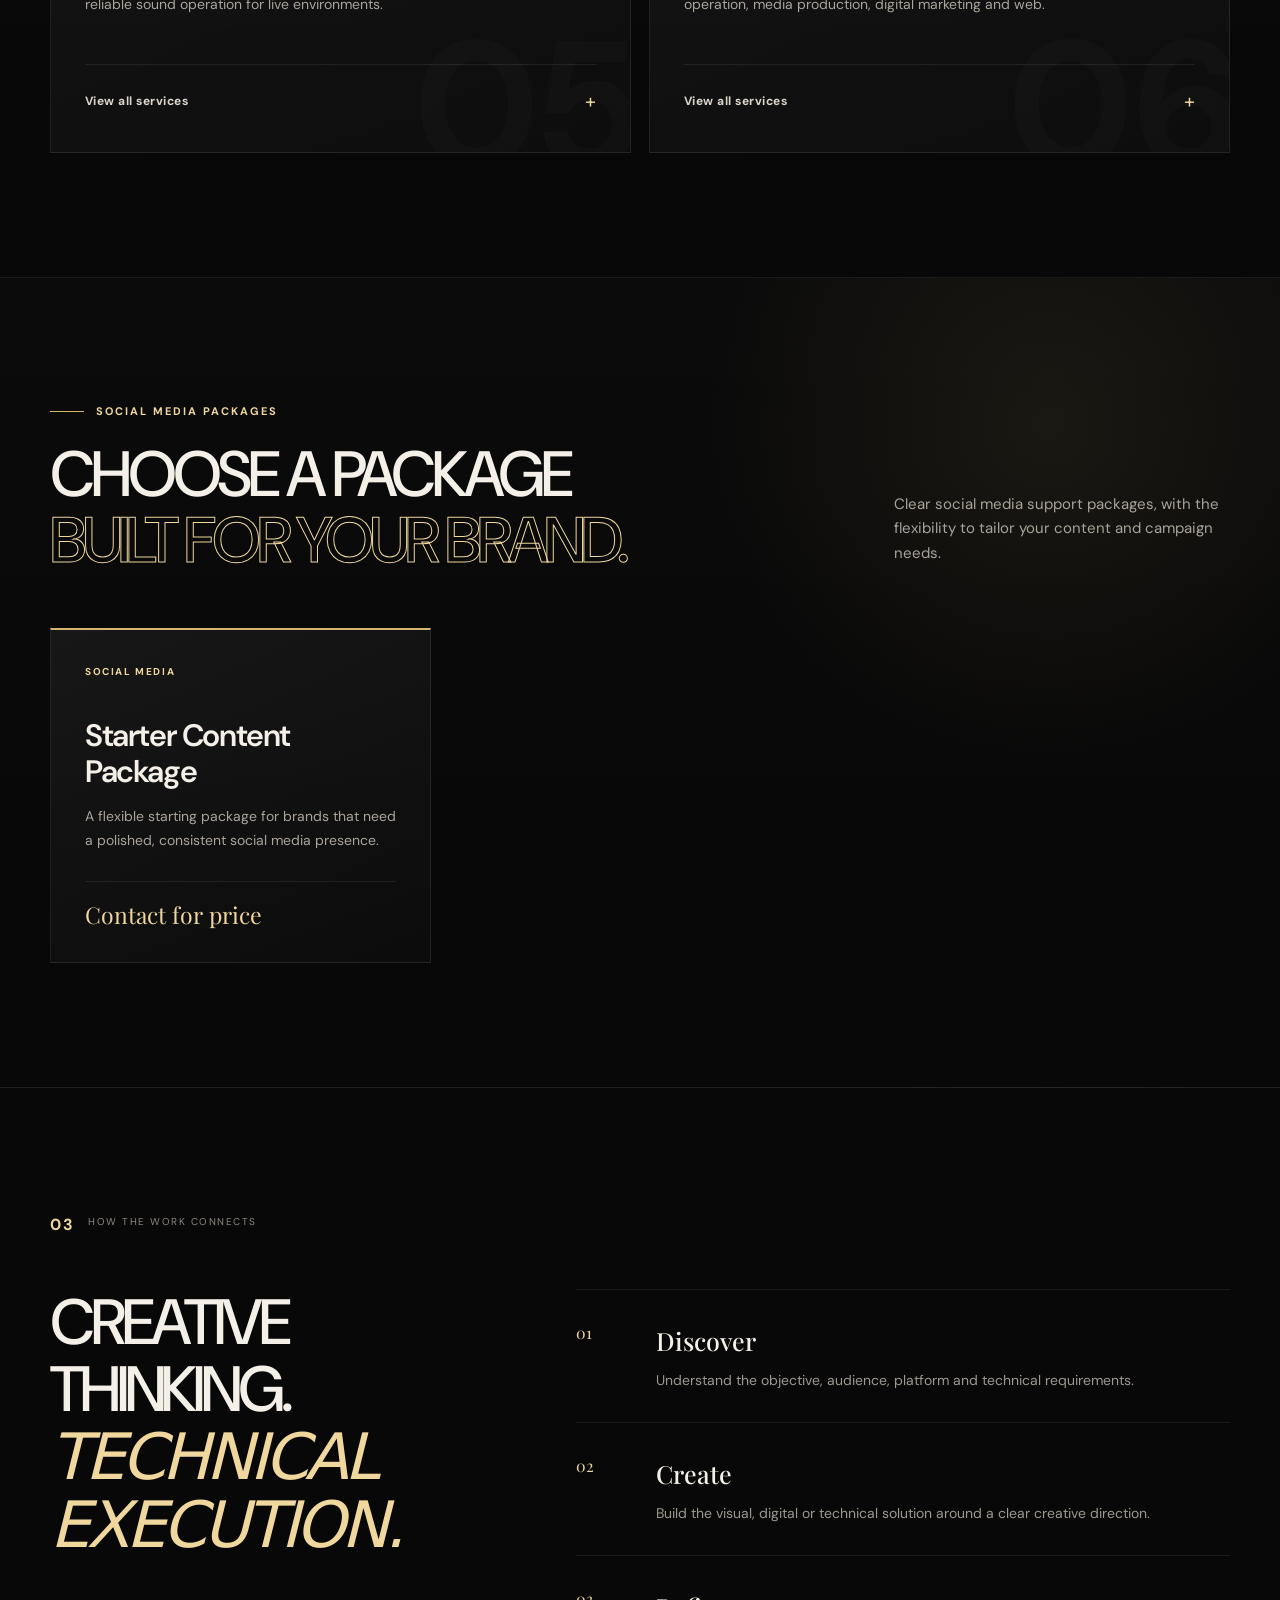
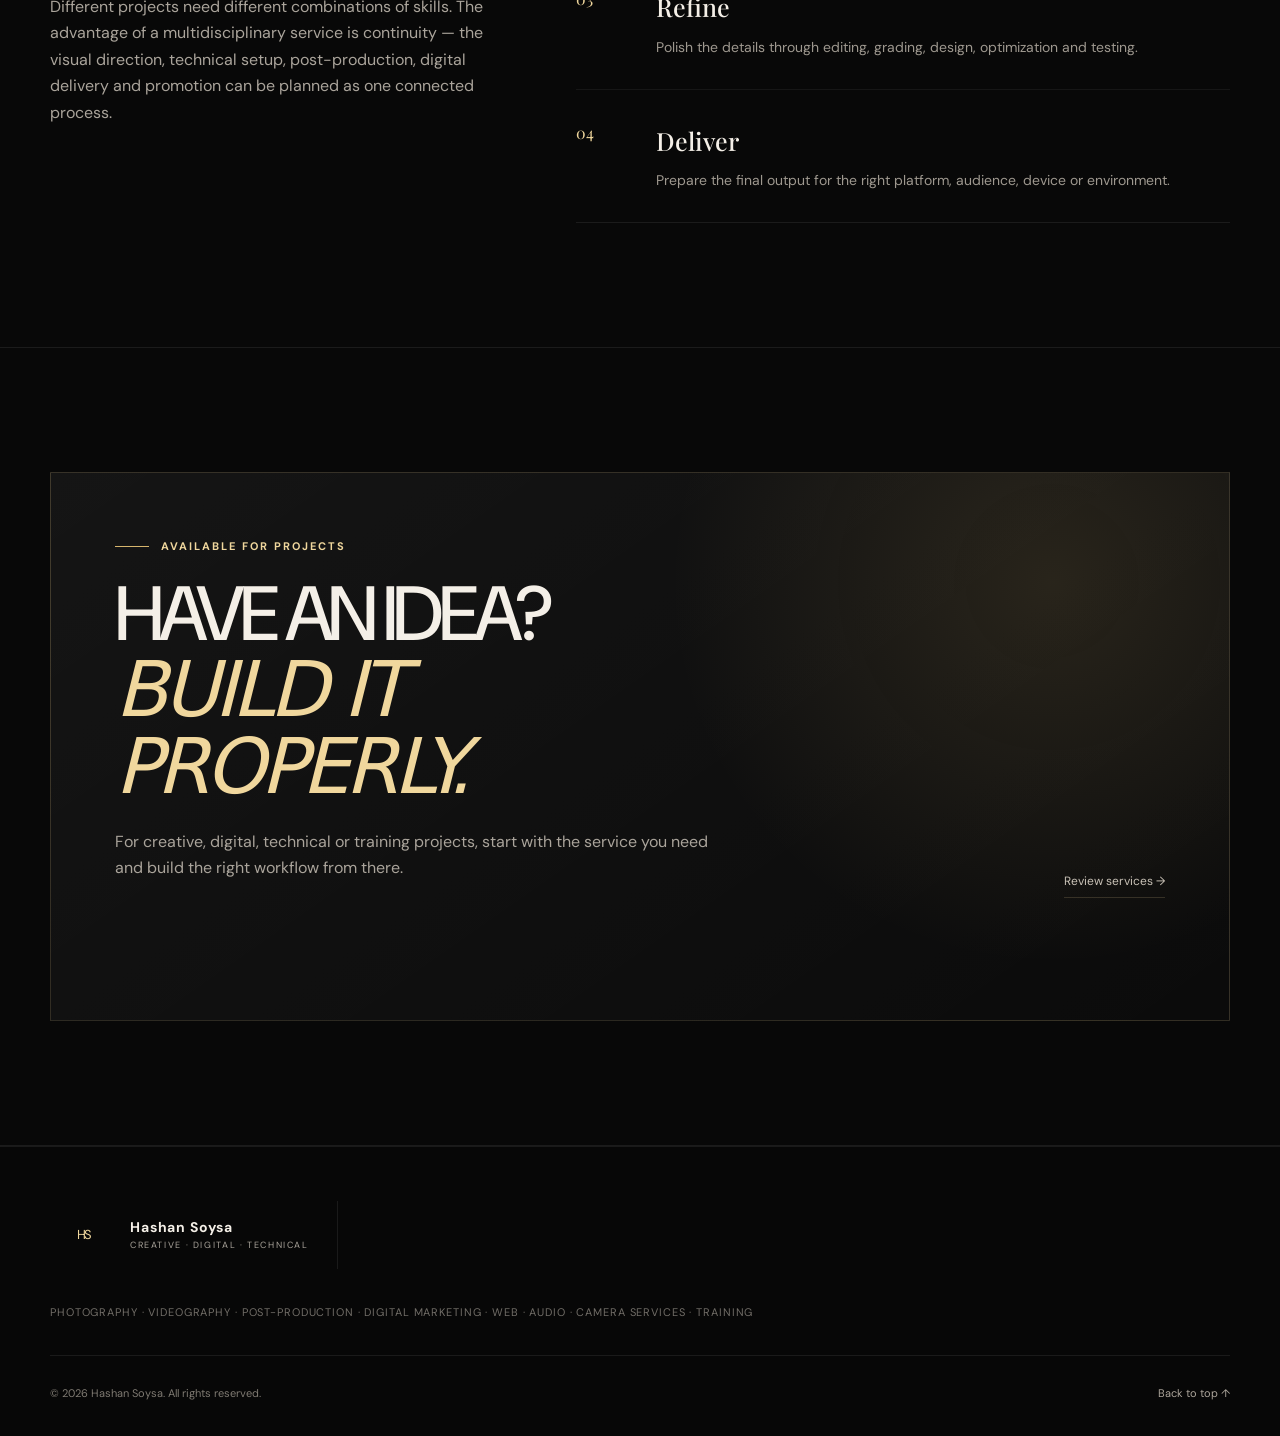
==== commit 3c5c501c: "Refresh motion script version" ====
--- a/index.html
+++ b/index.html
@@ -319,6 +319,6 @@
     </div>
   </footer>
 
-  <script src="assets/script.js?v=20261103.1" defer></script>
+  <script src="assets/script.js?v=20261103.2" defer></script>
 </body>
 </html>
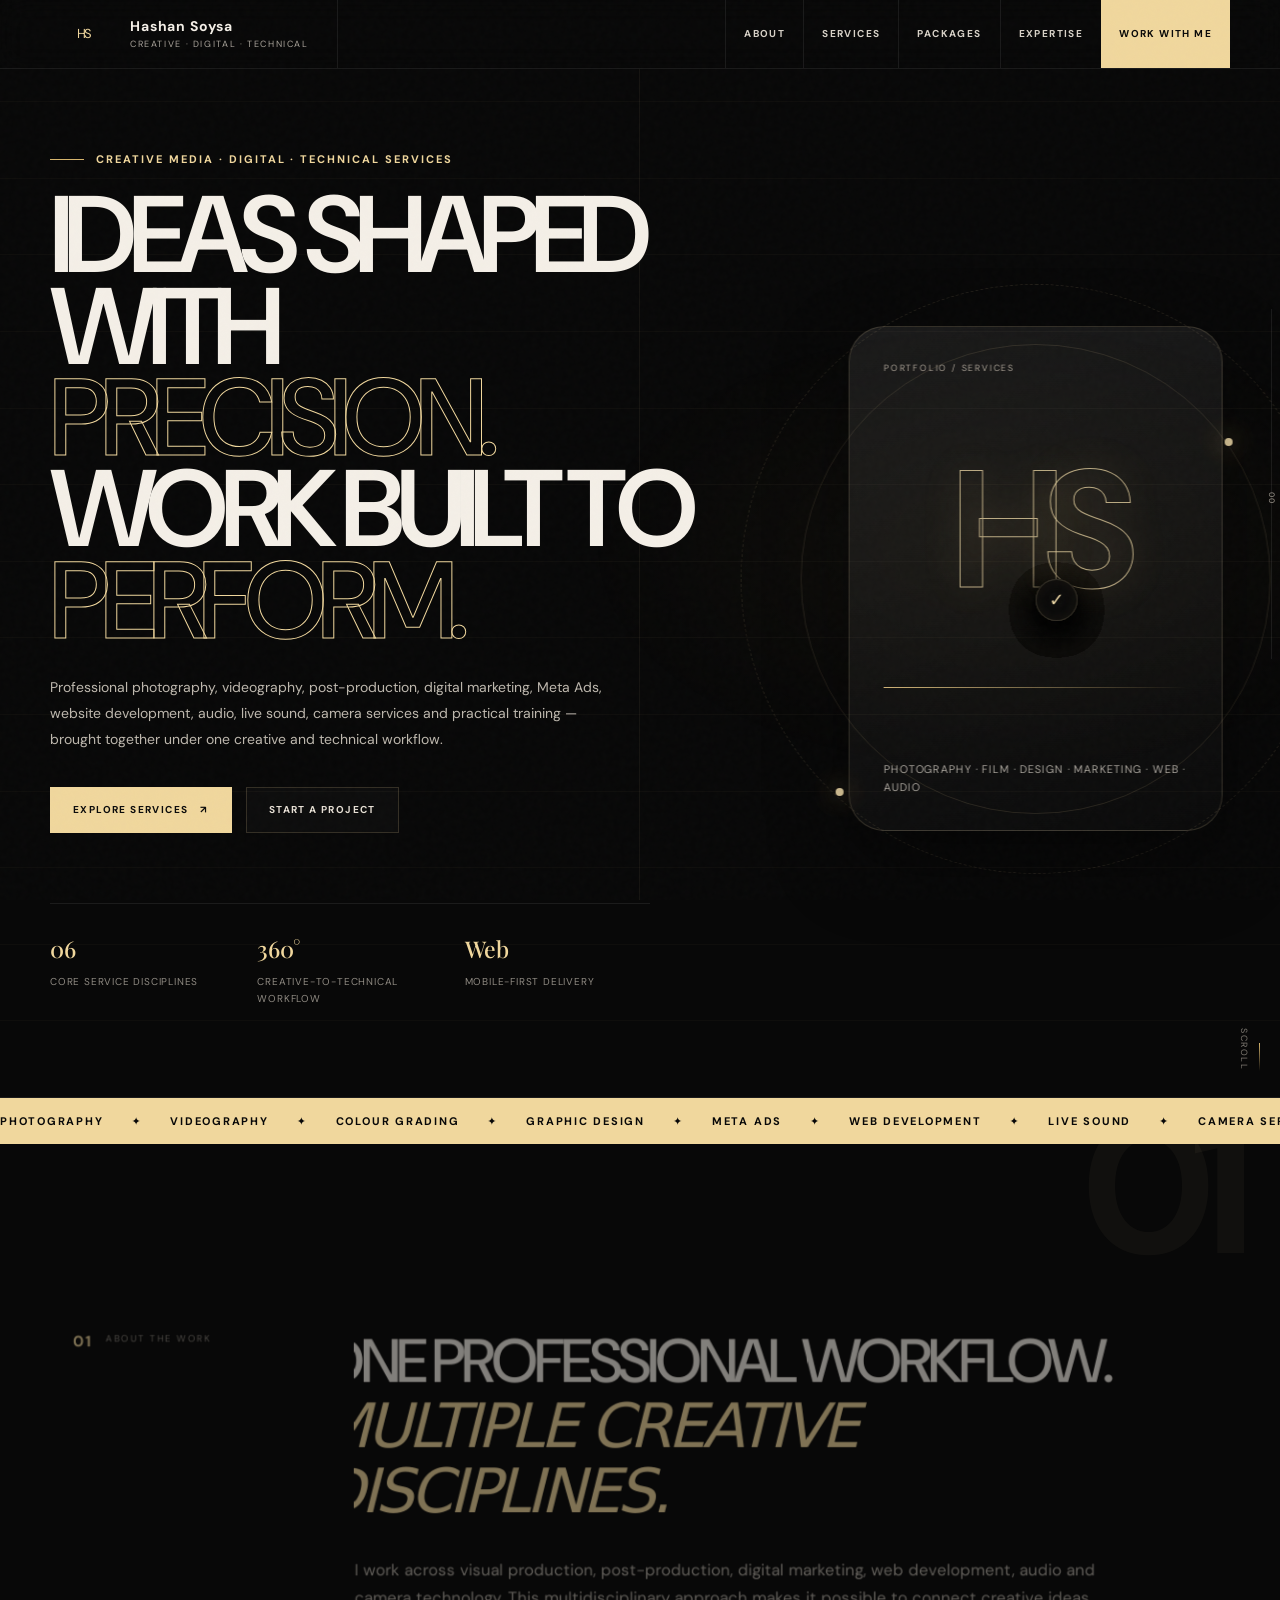
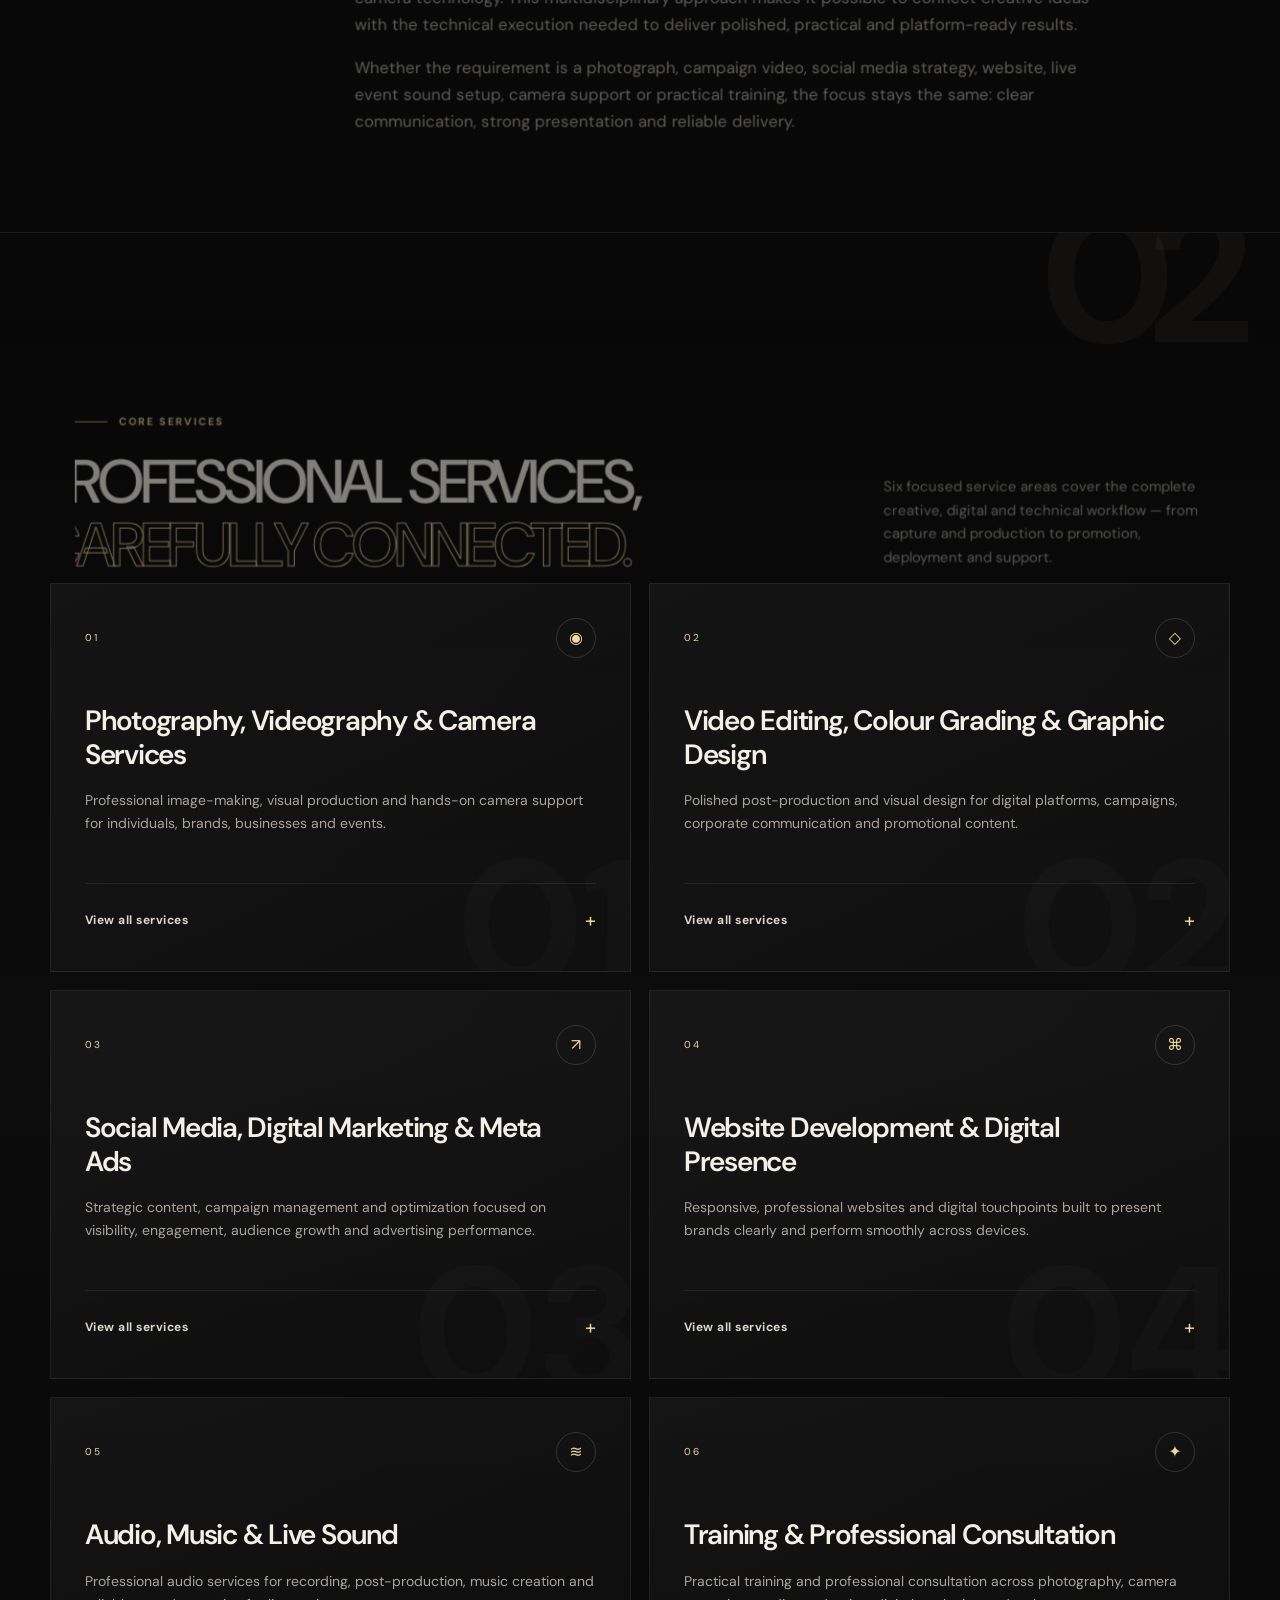
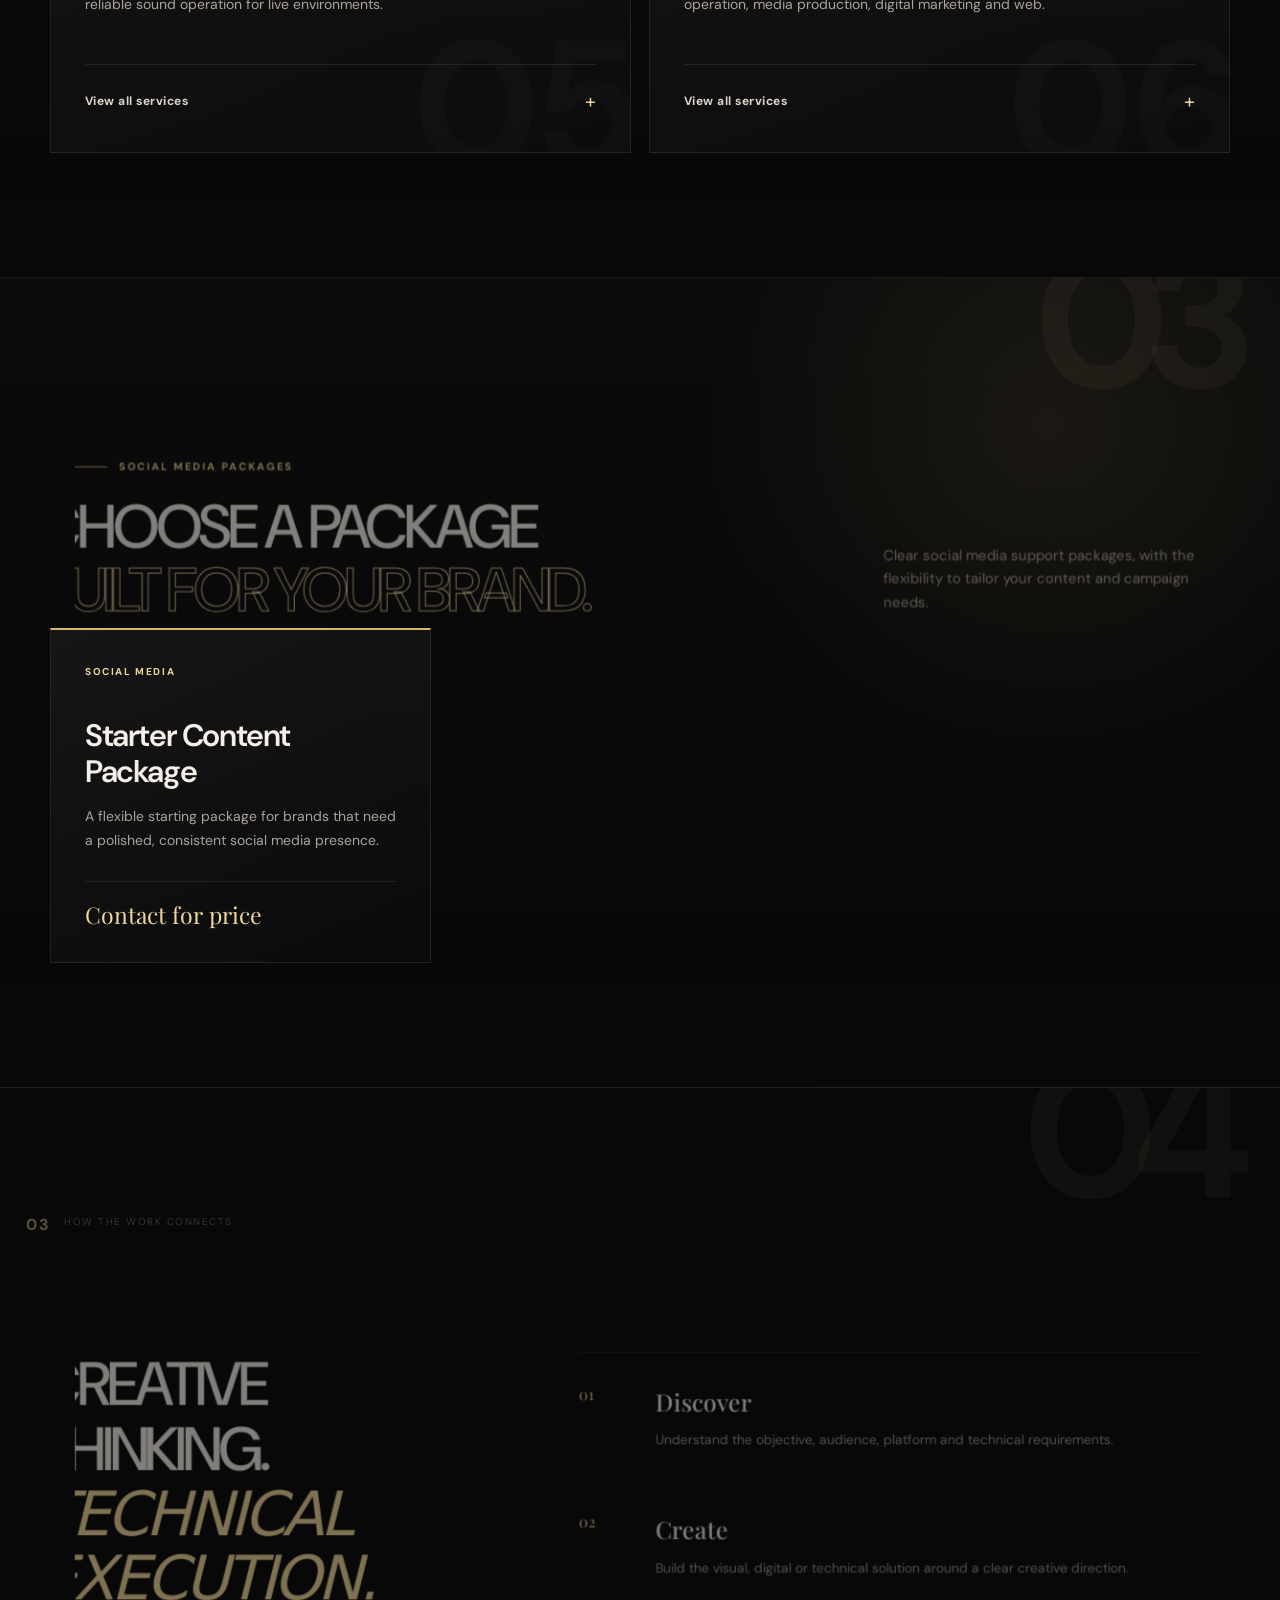
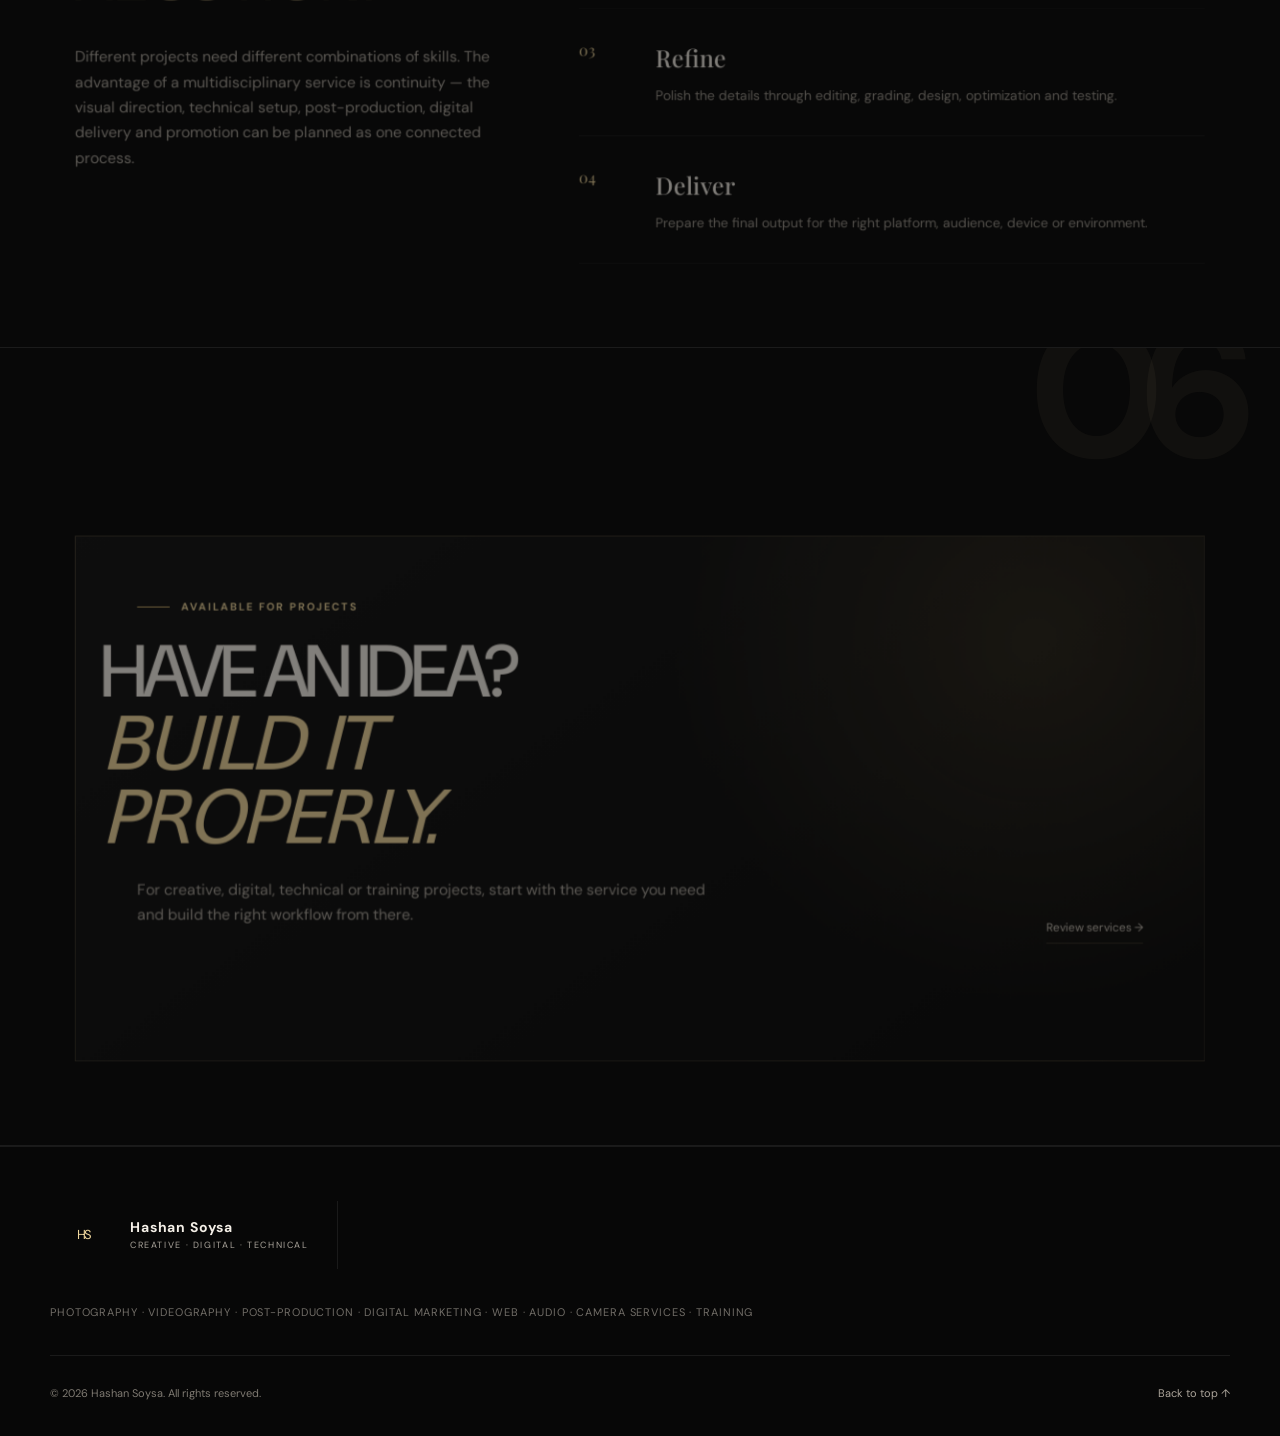
==== commit 03fb3045: "Publish enhanced scroll motion" ====
--- a/index.html
+++ b/index.html
@@ -28,7 +28,7 @@
   <link rel="preconnect" href="https://fonts.googleapis.com">
   <link rel="preconnect" href="https://fonts.gstatic.com" crossorigin>
   <link href="https://fonts.googleapis.com/css2?family=DM+Sans:wght@400;500;600;700&family=Playfair+Display:wght@500;600;700&display=swap" rel="stylesheet">
-  <link rel="stylesheet" href="assets/styles.css?v=20261103.1">
+  <link rel="stylesheet" href="assets/styles.css?v=20261103.3">
 
   <script type="application/ld+json">
   {
@@ -319,6 +319,6 @@
     </div>
   </footer>
 
-  <script src="assets/script.js?v=20261103.2" defer></script>
+  <script src="assets/script.js?v=20261103.3" defer></script>
 </body>
 </html>
--- a/assets/styles.css
+++ b/assets/styles.css
@@ -191,3 +191,15 @@
 @keyframes curtainMark{from{opacity:0;transform:scale(.72);letter-spacing:-.35em}to{opacity:1;transform:scale(1);letter-spacing:-.11em}}
 @media(max-width:980px){body::before{display:none}.site-header{padding:8px 0}.nav-wrap{min-height:54px;padding:0 18px}.brand{height:54px;padding-right:0;border:0}.brand-mark{width:44px;height:44px}.site-nav{height:auto}.site-nav>a{height:auto;border:0;text-align:left;display:block;text-transform:none;letter-spacing:normal;font-size:14px}.site-nav>a:not(.nav-cta)::after{display:none}.nav-cta{border-radius:12px!important;color:var(--text)!important;background:rgba(214,181,109,.08)!important;border:1px solid var(--line)!important}.scroll-index{display:none}.hero-art{transform:none}.scroll-cue{writing-mode:horizontal-tb;left:50%;right:auto;transform:translateX(-50%)}}
 @media(prefers-reduced-motion:reduce){.motion-curtain{display:none}.reveal{clip-path:none}}
+
+
+/* Scroll-driven editorial scenes */
+.scene-section{--scene-p:0;--scene-y:48px;--scene-scale:.965;position:relative;overflow:clip;isolation:isolate}
+.scene-section::after{content:attr(data-scene);position:absolute;right:max(18px,calc((100vw - 1180px)/2));top:22px;z-index:-1;font-size:clamp(5rem,15vw,14rem);line-height:.7;font-weight:700;letter-spacing:-.12em;color:rgba(240,215,157,.045);transform:translate3d(0,calc((1 - var(--scene-p))*-45px),0);transition:color .25s ease;pointer-events:none}
+.scene-section .section-head,.scene-section .split-grid,.scene-section .expertise-grid,.scene-section .media-grid,.scene-section .contact-card{will-change:transform,opacity;transform:translate3d(0,var(--scene-y),0) scale(var(--scene-scale));opacity:calc(.52 + var(--scene-p)*.48);transition:transform .08s linear,opacity .08s linear}
+.scene-section .section-head h2,.scene-section .about-copy h2,.scene-section .expertise-copy h2,.scene-section .contact-card h2{will-change:transform;transform:translate3d(calc((1 - var(--scene-p))*-3vw),0,0);transition:transform .08s linear}
+.scene-section.scene-current::after{color:rgba(240,215,157,.085)}
+.scene-section.scene-current .service-grid,.scene-section.scene-current .package-grid,.scene-section.scene-current .process-list,.scene-section.scene-current .media-grid{transform:translate3d(0,calc((1 - var(--scene-p))*32px),0);transition:transform .08s linear}
+.scene-section .section-kicker{transform:translateX(calc((1 - var(--scene-p))*-24px));opacity:calc(.35 + var(--scene-p)*.65);transition:transform .08s linear,opacity .08s linear}
+@media(max-width:720px){.scene-section::after{font-size:5.6rem;top:14px;right:16px}.scene-section .section-head,.scene-section .split-grid,.scene-section .expertise-grid,.scene-section .media-grid,.scene-section .contact-card{transform:translate3d(0,calc(var(--scene-y)*.45),0) scale(1)}.scene-section .section-head h2,.scene-section .about-copy h2,.scene-section .expertise-copy h2,.scene-section .contact-card h2{transform:none}.scene-section .section-kicker{transform:none}}
+@media(prefers-reduced-motion:reduce){.scene-section .section-head,.scene-section .split-grid,.scene-section .expertise-grid,.scene-section .media-grid,.scene-section .contact-card,.scene-section .section-kicker,.scene-section .section-head h2,.scene-section .about-copy h2,.scene-section .expertise-copy h2,.scene-section .contact-card h2{transform:none!important;opacity:1!important;transition:none!important}}
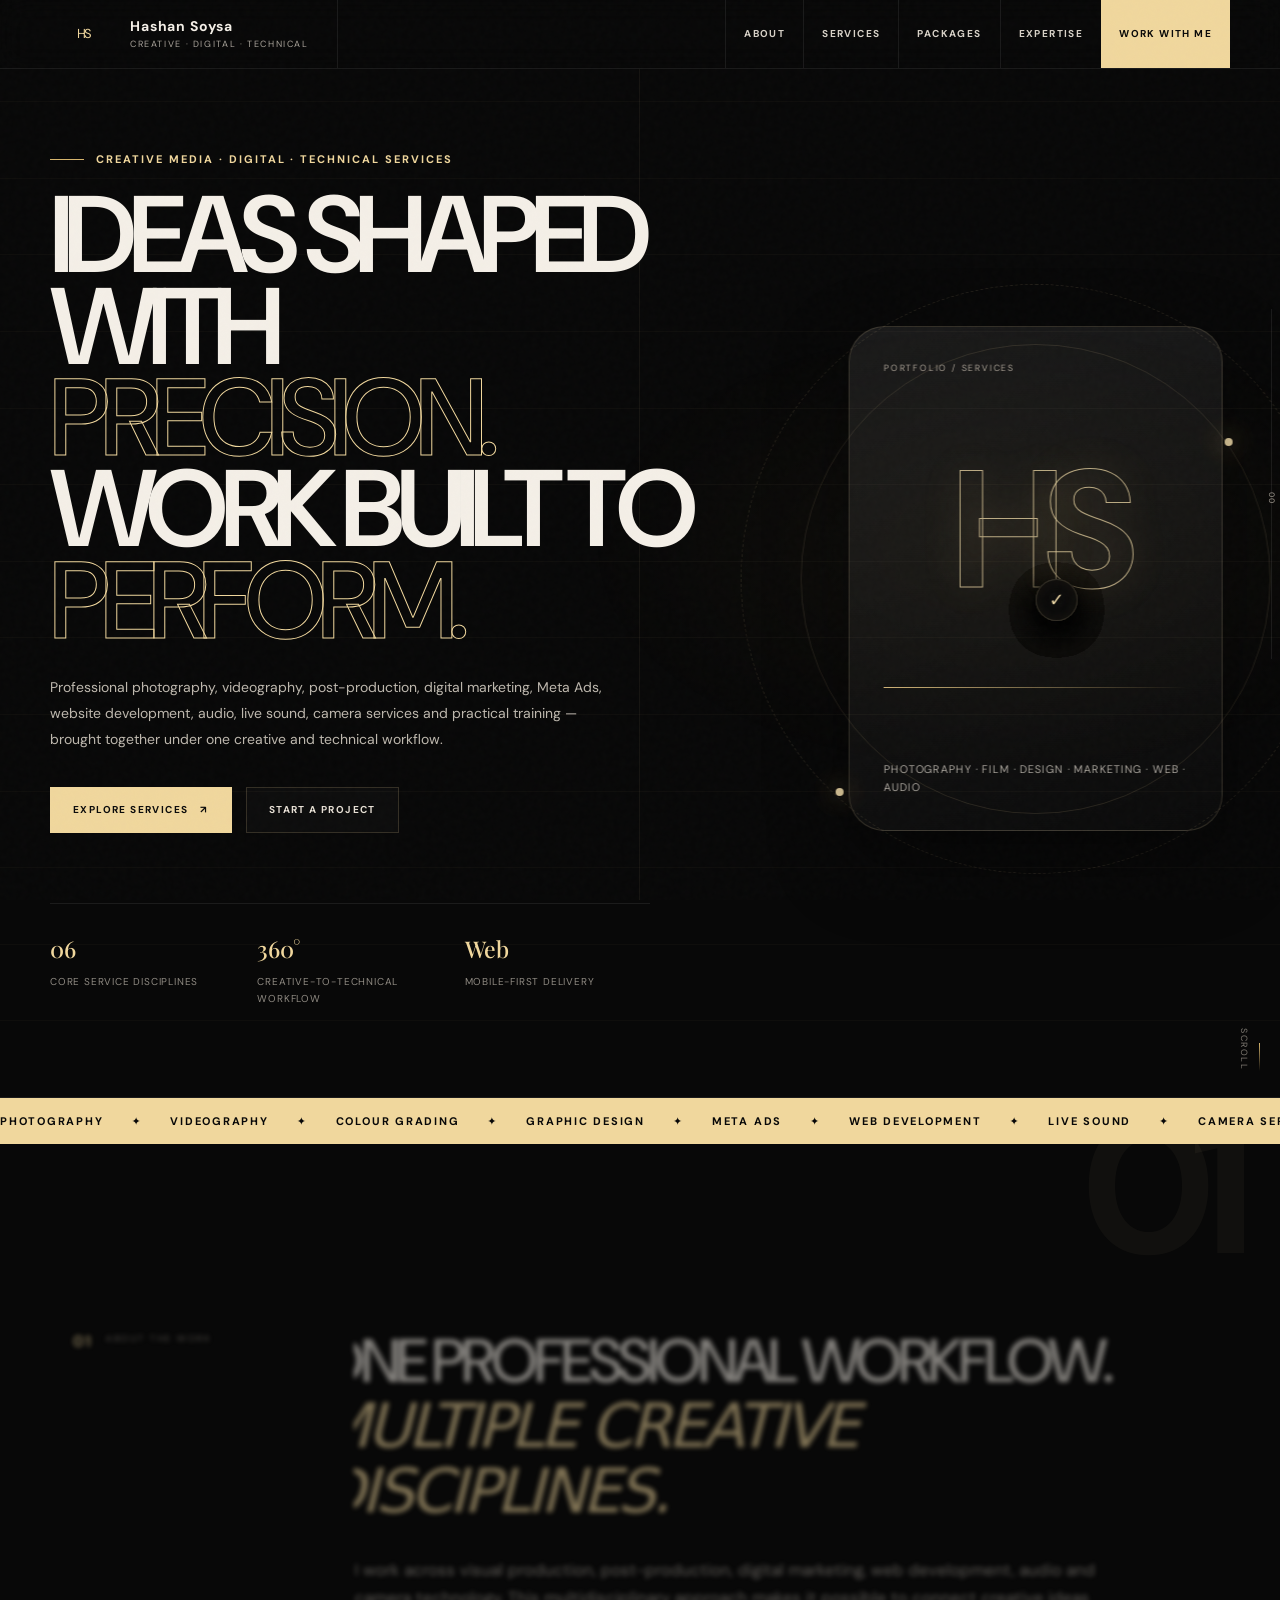
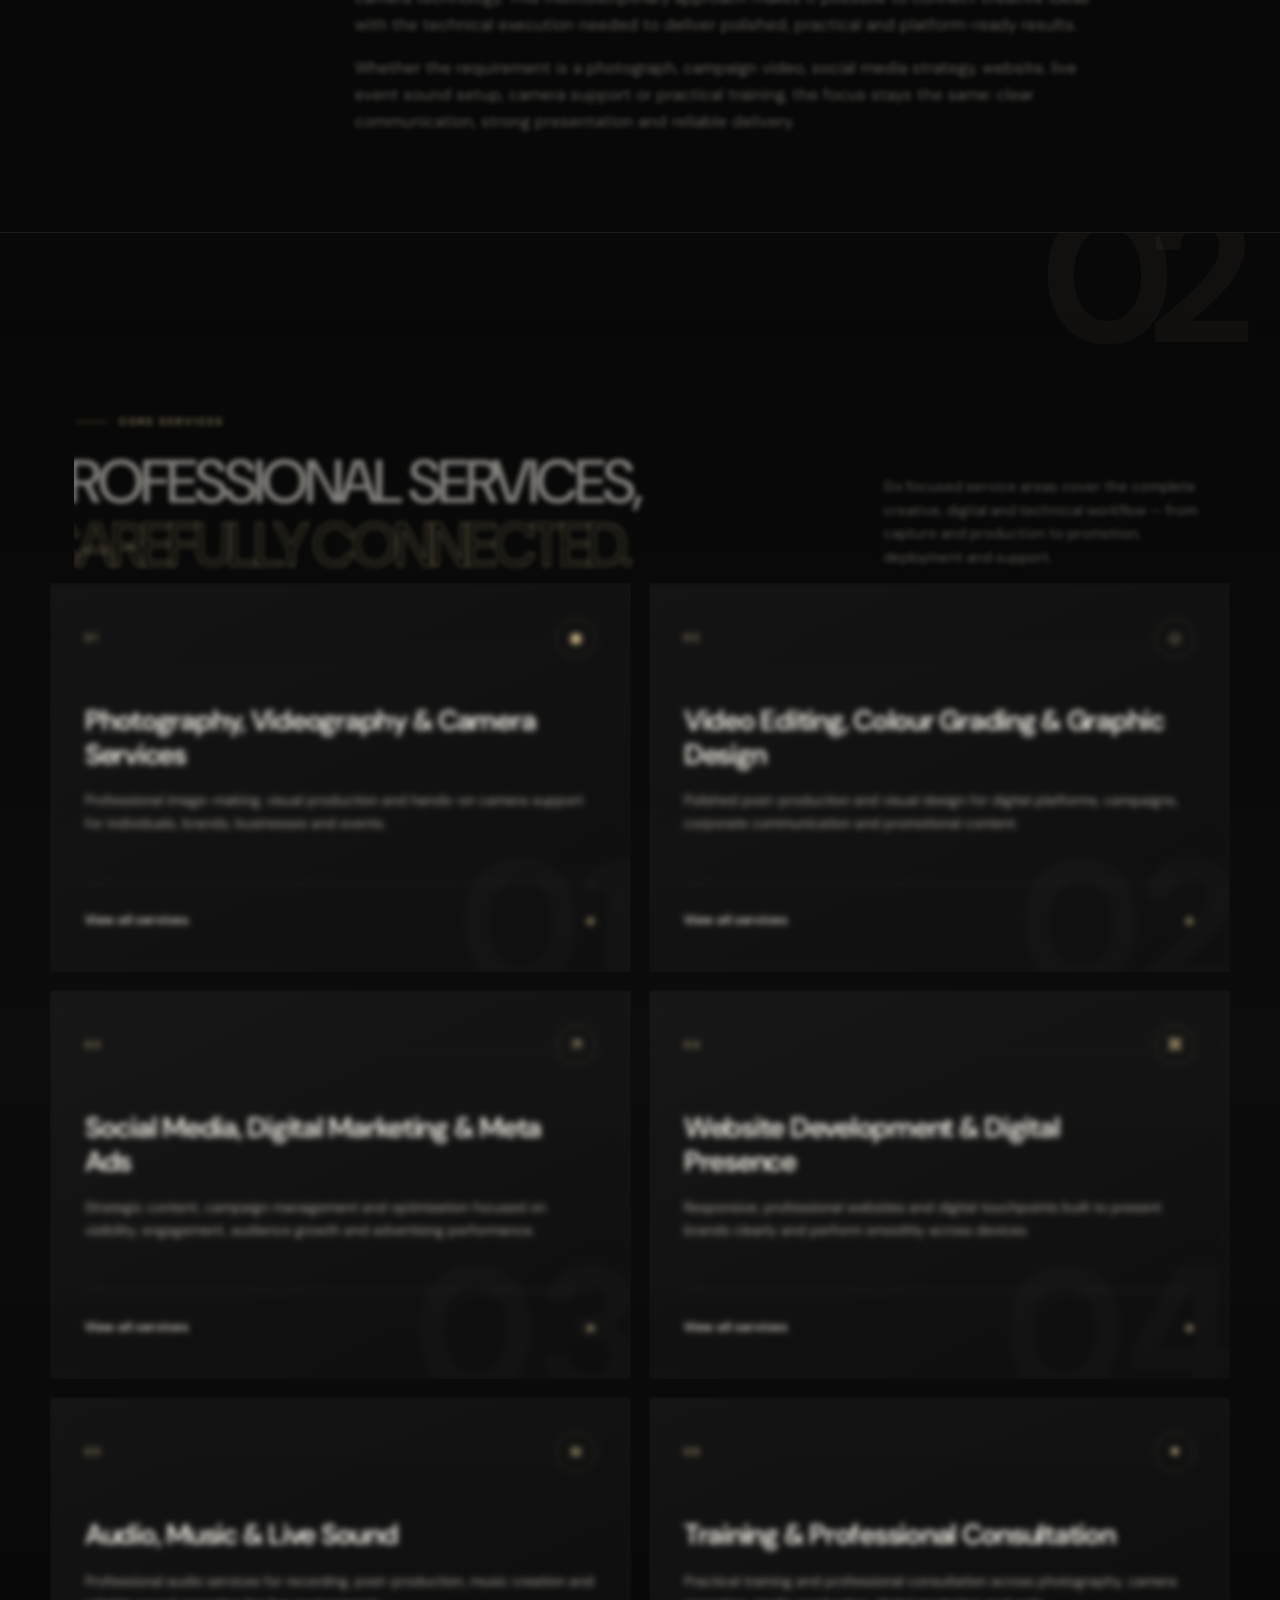
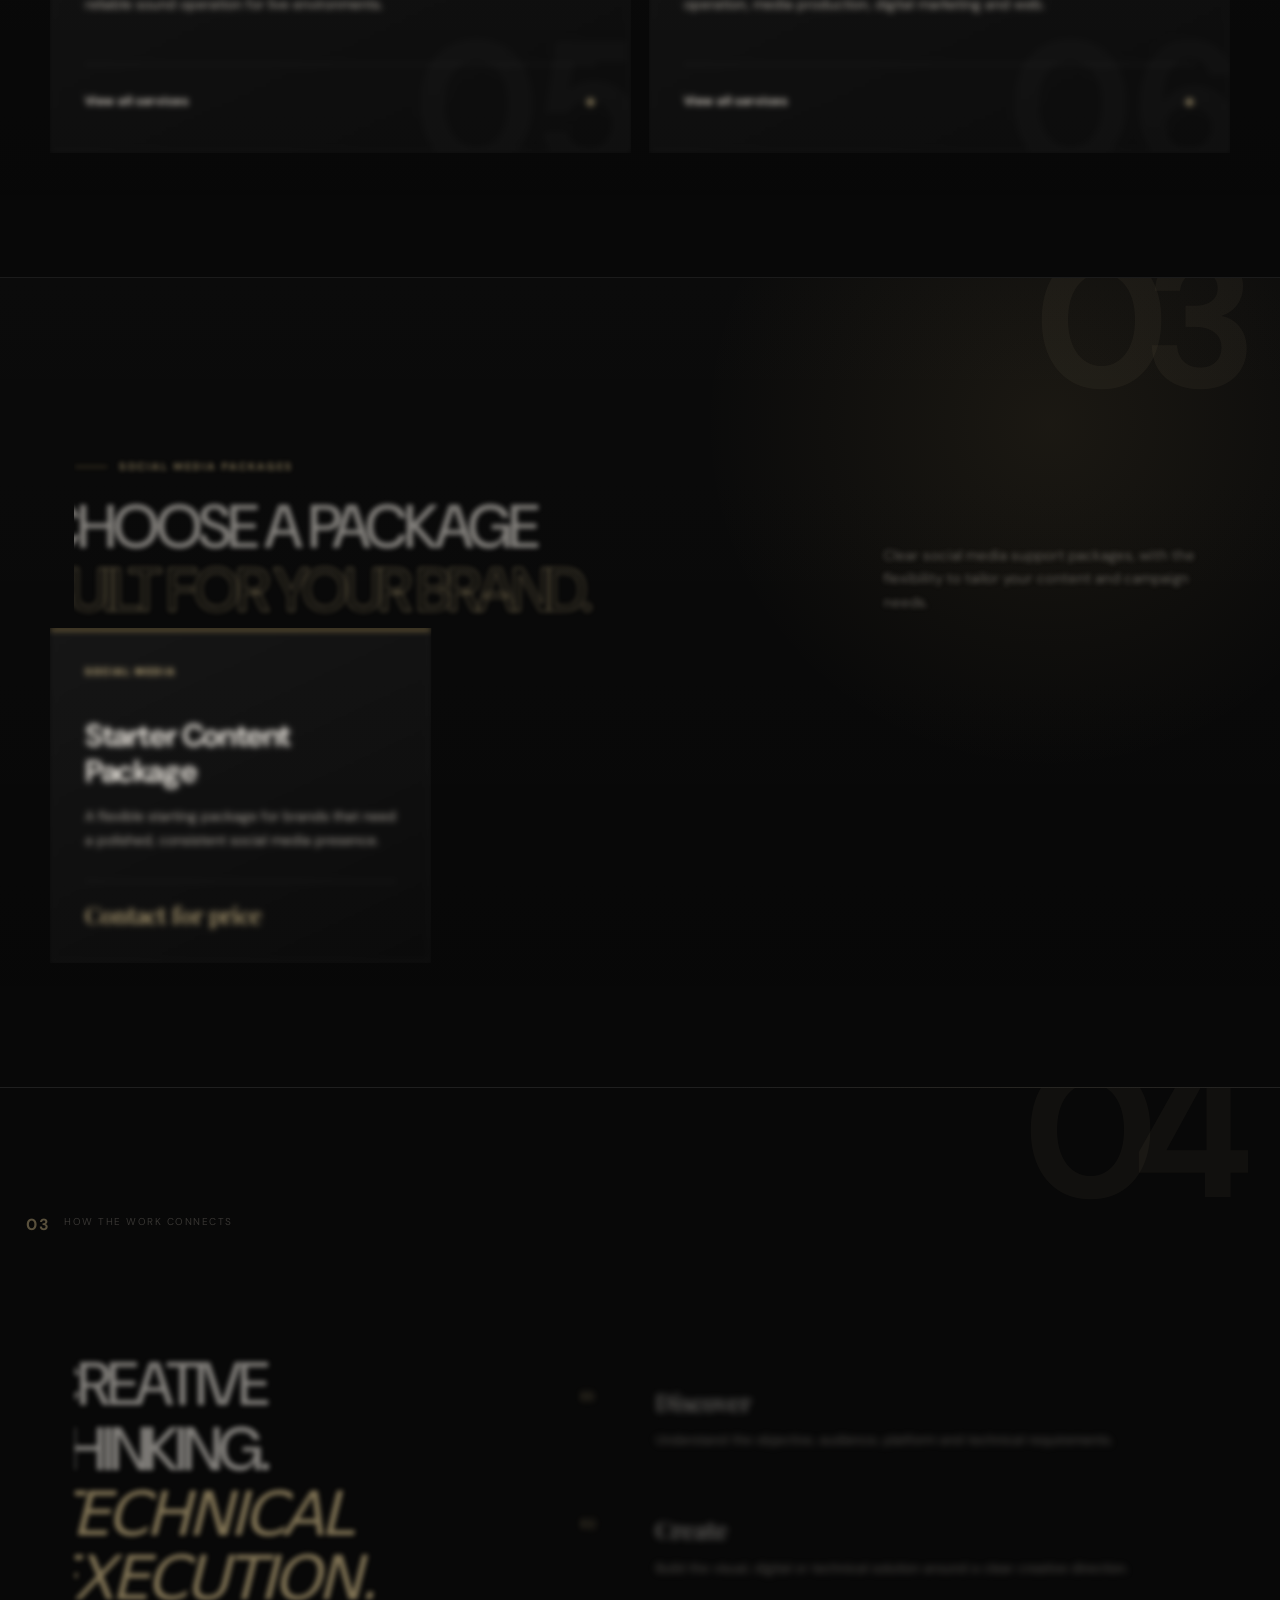
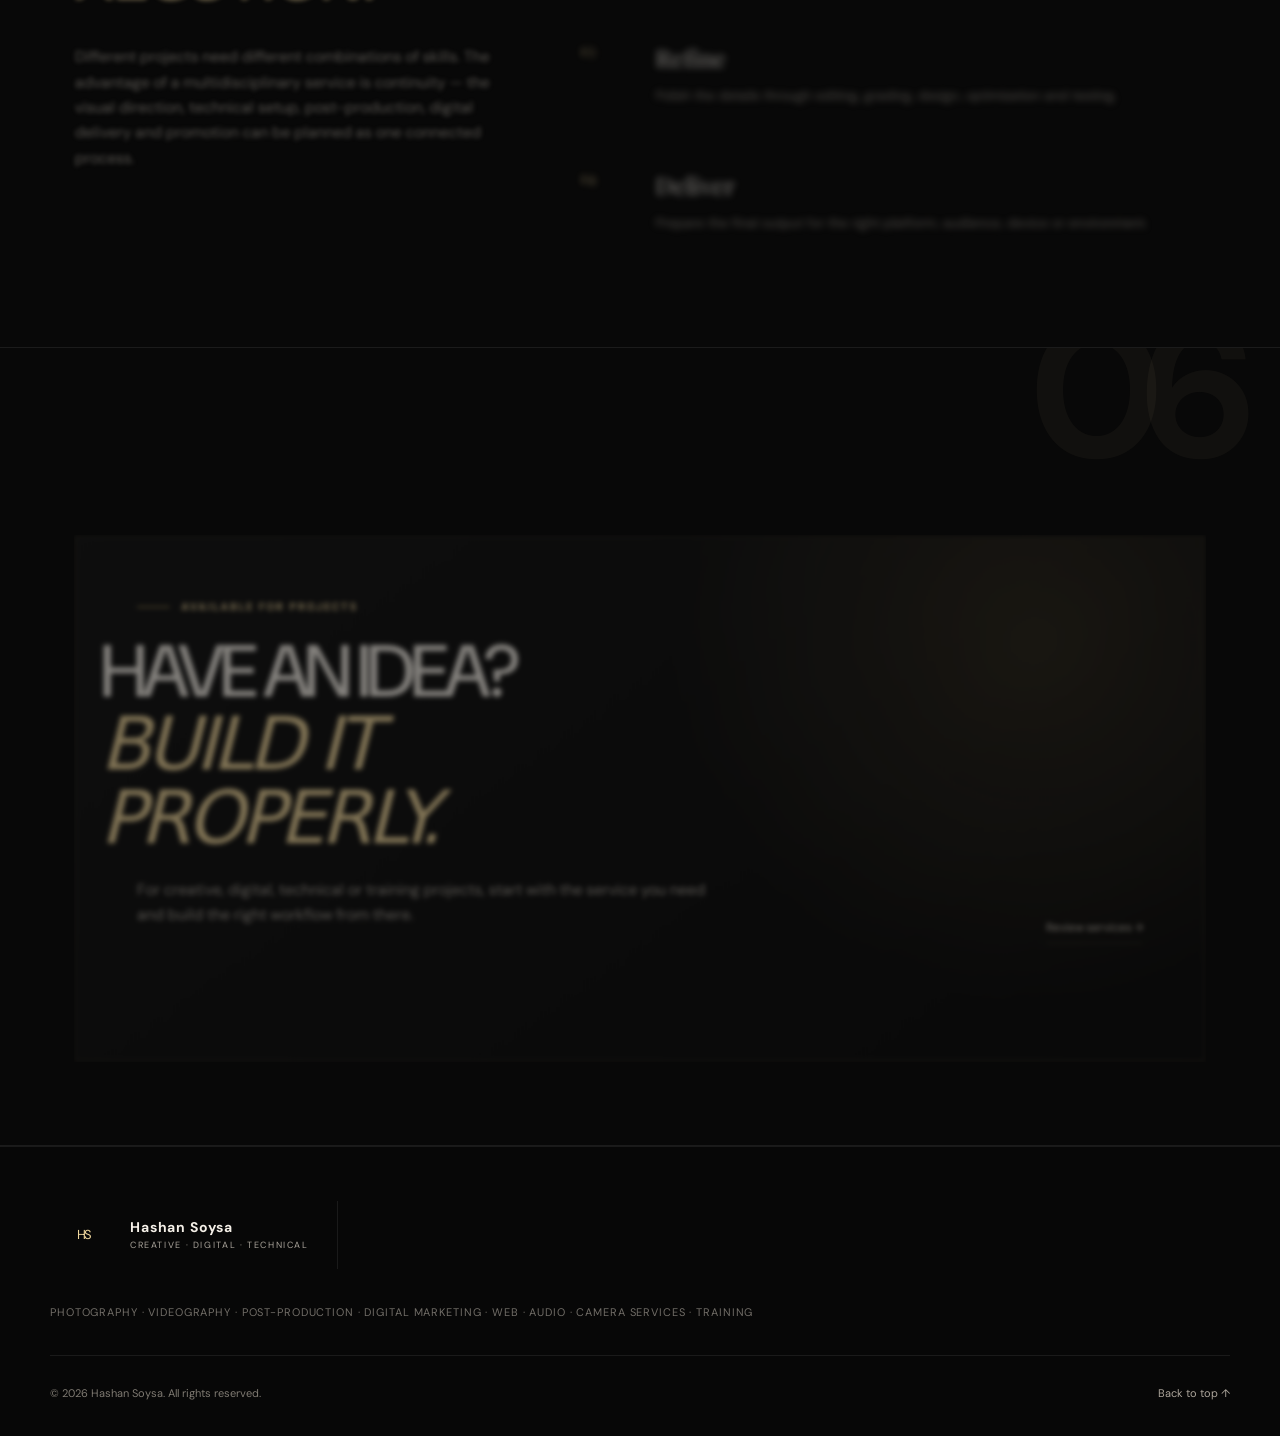
==== commit 3537b9ee: "Publish enhanced interaction experience" ====
--- a/index.html
+++ b/index.html
@@ -28,7 +28,7 @@
   <link rel="preconnect" href="https://fonts.googleapis.com">
   <link rel="preconnect" href="https://fonts.gstatic.com" crossorigin>
   <link href="https://fonts.googleapis.com/css2?family=DM+Sans:wght@400;500;600;700&family=Playfair+Display:wght@500;600;700&display=swap" rel="stylesheet">
-  <link rel="stylesheet" href="assets/styles.css?v=20261103.3">
+  <link rel="stylesheet" href="assets/styles.css?v=20261103.5">
 
   <script type="application/ld+json">
   {
@@ -319,6 +319,6 @@
     </div>
   </footer>
 
-  <script src="assets/script.js?v=20261103.3" defer></script>
+  <script src="assets/script.js?v=20261103.5" defer></script>
 </body>
 </html>
--- a/assets/styles.css
+++ b/assets/styles.css
@@ -203,3 +203,11 @@
 .scene-section .section-kicker{transform:translateX(calc((1 - var(--scene-p))*-24px));opacity:calc(.35 + var(--scene-p)*.65);transition:transform .08s linear,opacity .08s linear}
 @media(max-width:720px){.scene-section::after{font-size:5.6rem;top:14px;right:16px}.scene-section .section-head,.scene-section .split-grid,.scene-section .expertise-grid,.scene-section .media-grid,.scene-section .contact-card{transform:translate3d(0,calc(var(--scene-y)*.45),0) scale(1)}.scene-section .section-head h2,.scene-section .about-copy h2,.scene-section .expertise-copy h2,.scene-section .contact-card h2{transform:none}.scene-section .section-kicker{transform:none}}
 @media(prefers-reduced-motion:reduce){.scene-section .section-head,.scene-section .split-grid,.scene-section .expertise-grid,.scene-section .media-grid,.scene-section .contact-card,.scene-section .section-kicker,.scene-section .section-head h2,.scene-section .about-copy h2,.scene-section .expertise-copy h2,.scene-section .contact-card h2{transform:none!important;opacity:1!important;transition:none!important}}
+
+
+/* Bidirectional motion and service-detail dialog */
+.motion-flow{opacity:.16;filter:blur(3px);transform:translate3d(0,44px,0) scale(.982);transition:opacity .62s cubic-bezier(.22,.61,.36,1),transform .72s cubic-bezier(.22,.61,.36,1),filter .55s ease;transition-delay:var(--motion-delay,0ms)}
+.motion-flow.motion-in{opacity:1;filter:blur(0);transform:translate3d(0,0,0) scale(1)}
+.service-card,.package-card,.media-card,.process-item{transform-origin:center bottom}.service-card:has(details[open]){z-index:3}
+.service-dialog{width:min(900px,calc(100% - 28px));max-height:min(760px,calc(100svh - 28px));padding:0;border:1px solid var(--line);border-radius:0;background:#0a0a0a;color:var(--text);box-shadow:0 36px 120px rgba(0,0,0,.76);overflow:hidden}.service-dialog::backdrop{background:rgba(0,0,0,.83);backdrop-filter:blur(9px)}.service-dialog[open]{animation:serviceDialogIn .38s cubic-bezier(.22,.61,.36,1) both}.service-dialog-inner{position:relative;display:grid;grid-template-columns:.38fr 1.62fr;min-height:430px}.service-dialog-side{padding:38px 30px;background:linear-gradient(150deg,rgba(214,181,109,.16),rgba(255,255,255,.025));border-right:1px solid var(--line-soft)}.service-dialog-no{display:block;font-size:11px;letter-spacing:.18em;color:var(--gold-soft);margin-bottom:22px}.service-dialog-side p{font-size:10px;text-transform:uppercase;letter-spacing:.14em;color:#b7aea1;line-height:1.65}.service-dialog-main{padding:52px 55px 44px;overflow:auto}.service-dialog-main h2{max-width:620px;margin:0 40px 18px 0;font-family:var(--sans);font-size:clamp(2rem,4.4vw,4.35rem);font-weight:600;line-height:.93;letter-spacing:-.065em;text-transform:uppercase}.service-dialog-main>p{max-width:650px;margin-bottom:28px;color:#b8b1a8}.service-dialog-list{display:grid;grid-template-columns:repeat(2,minmax(0,1fr));gap:0 26px;border-top:1px solid var(--line-soft);padding:15px 0 0;margin:0;list-style:none}.service-dialog-list li{padding:9px 0 9px 14px;border-bottom:1px solid rgba(255,255,255,.05);font-size:13px;color:#d4cdc3;position:relative}.service-dialog-list li::before{content:"";position:absolute;top:18px;left:0;width:4px;height:4px;border-radius:50%;background:var(--gold)}.service-dialog-close{position:absolute;right:15px;top:15px;width:40px;height:40px;border:1px solid var(--line);border-radius:0;background:rgba(8,8,8,.86);color:var(--gold-soft);font-size:25px;line-height:1;cursor:pointer;transition:background .2s,transform .2s}.service-dialog-close:hover{background:rgba(214,181,109,.15);transform:rotate(90deg)}.tap-feedback{animation:tapFeedback .42s cubic-bezier(.2,.8,.2,1)}@keyframes serviceDialogIn{from{opacity:0;transform:translateY(18px) scale(.98)}to{opacity:1;transform:none}}@keyframes tapFeedback{0%{transform:scale(1)}45%{transform:scale(.97)}100%{transform:scale(1)}}@media(max-width:680px){.service-dialog{width:calc(100% - 18px);max-height:calc(100svh - 18px)}.service-dialog-inner{display:block;min-height:0}.service-dialog-side{padding:24px 22px;border-right:0;border-bottom:1px solid var(--line-soft)}.service-dialog-side p{margin:0}.service-dialog-no{margin-bottom:10px}.service-dialog-main{padding:30px 22px 25px;max-height:calc(100svh - 160px)}.service-dialog-main h2{font-size:clamp(2rem,11vw,3.25rem);margin-right:32px}.service-dialog-list{grid-template-columns:1fr}.service-dialog-close{right:10px;top:10px}}
+@media(prefers-reduced-motion:reduce){.motion-flow{opacity:1!important;filter:none!important;transform:none!important;transition:none!important}}
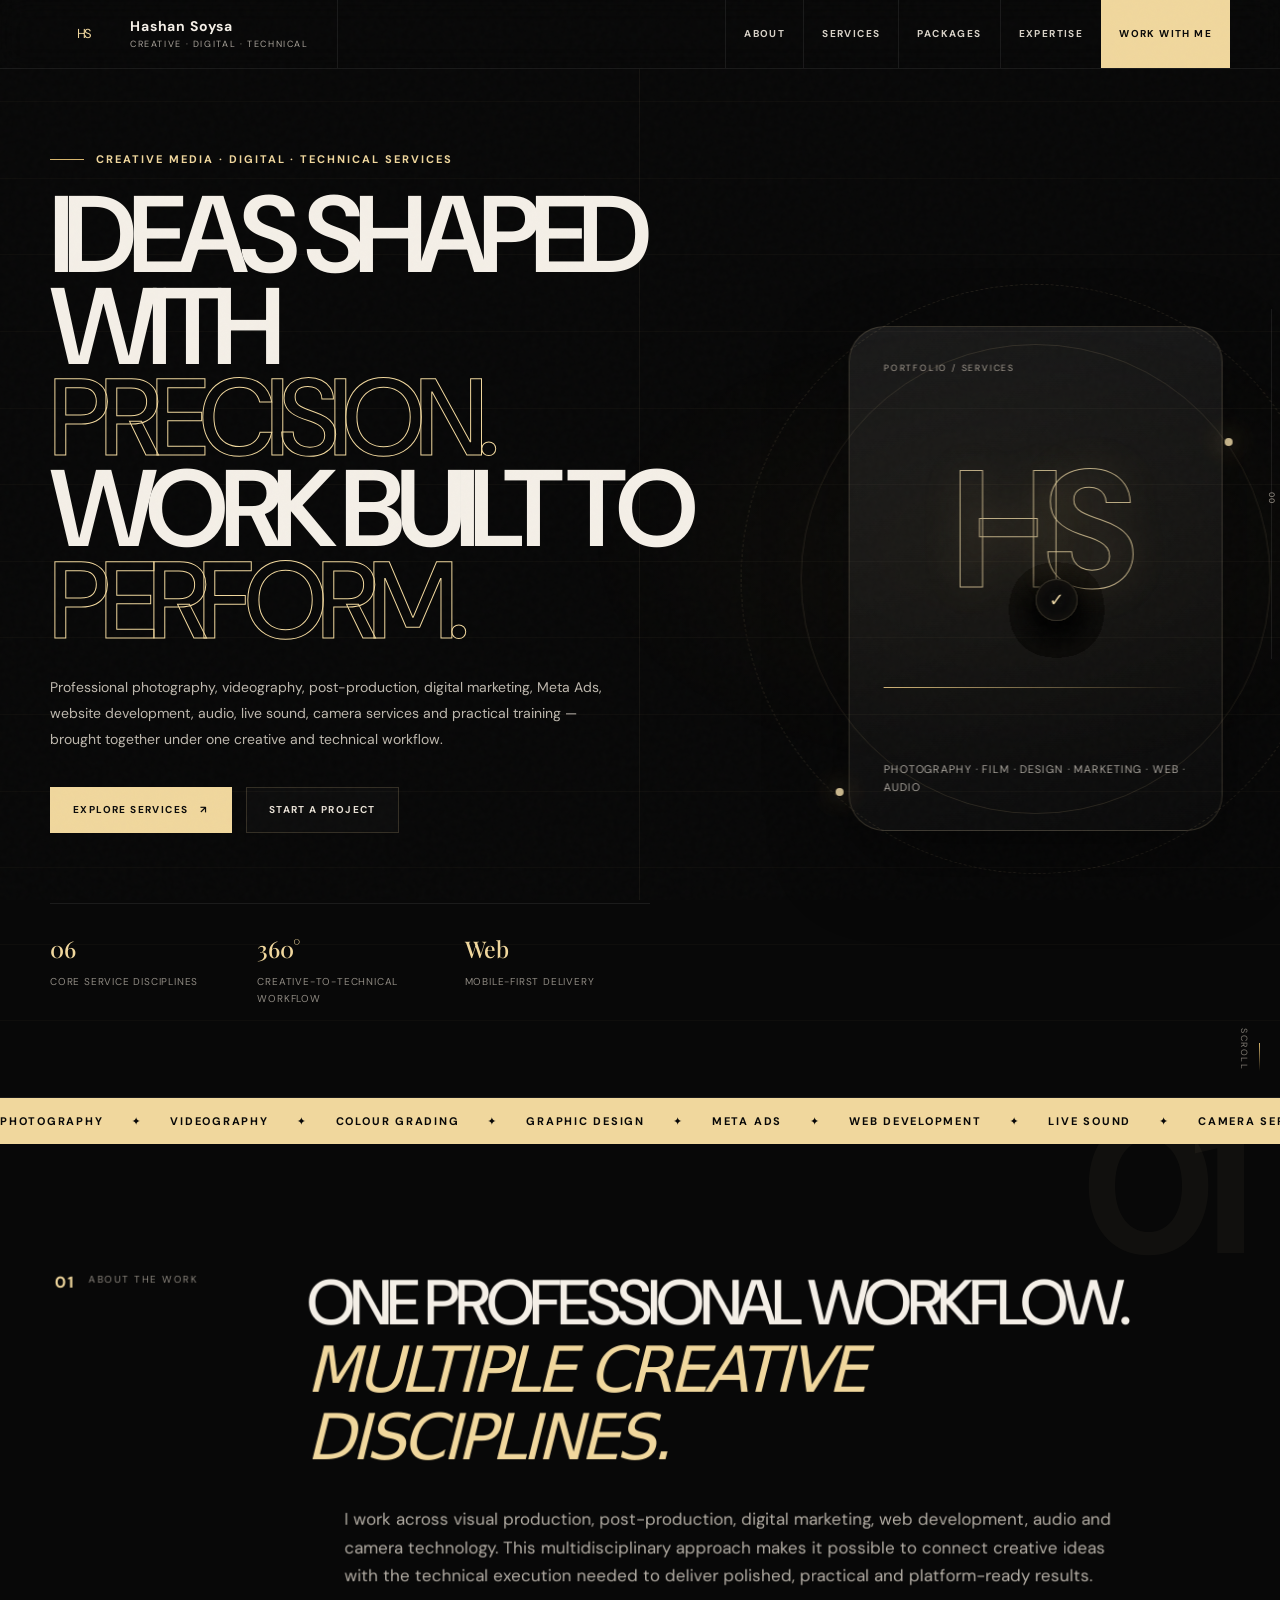
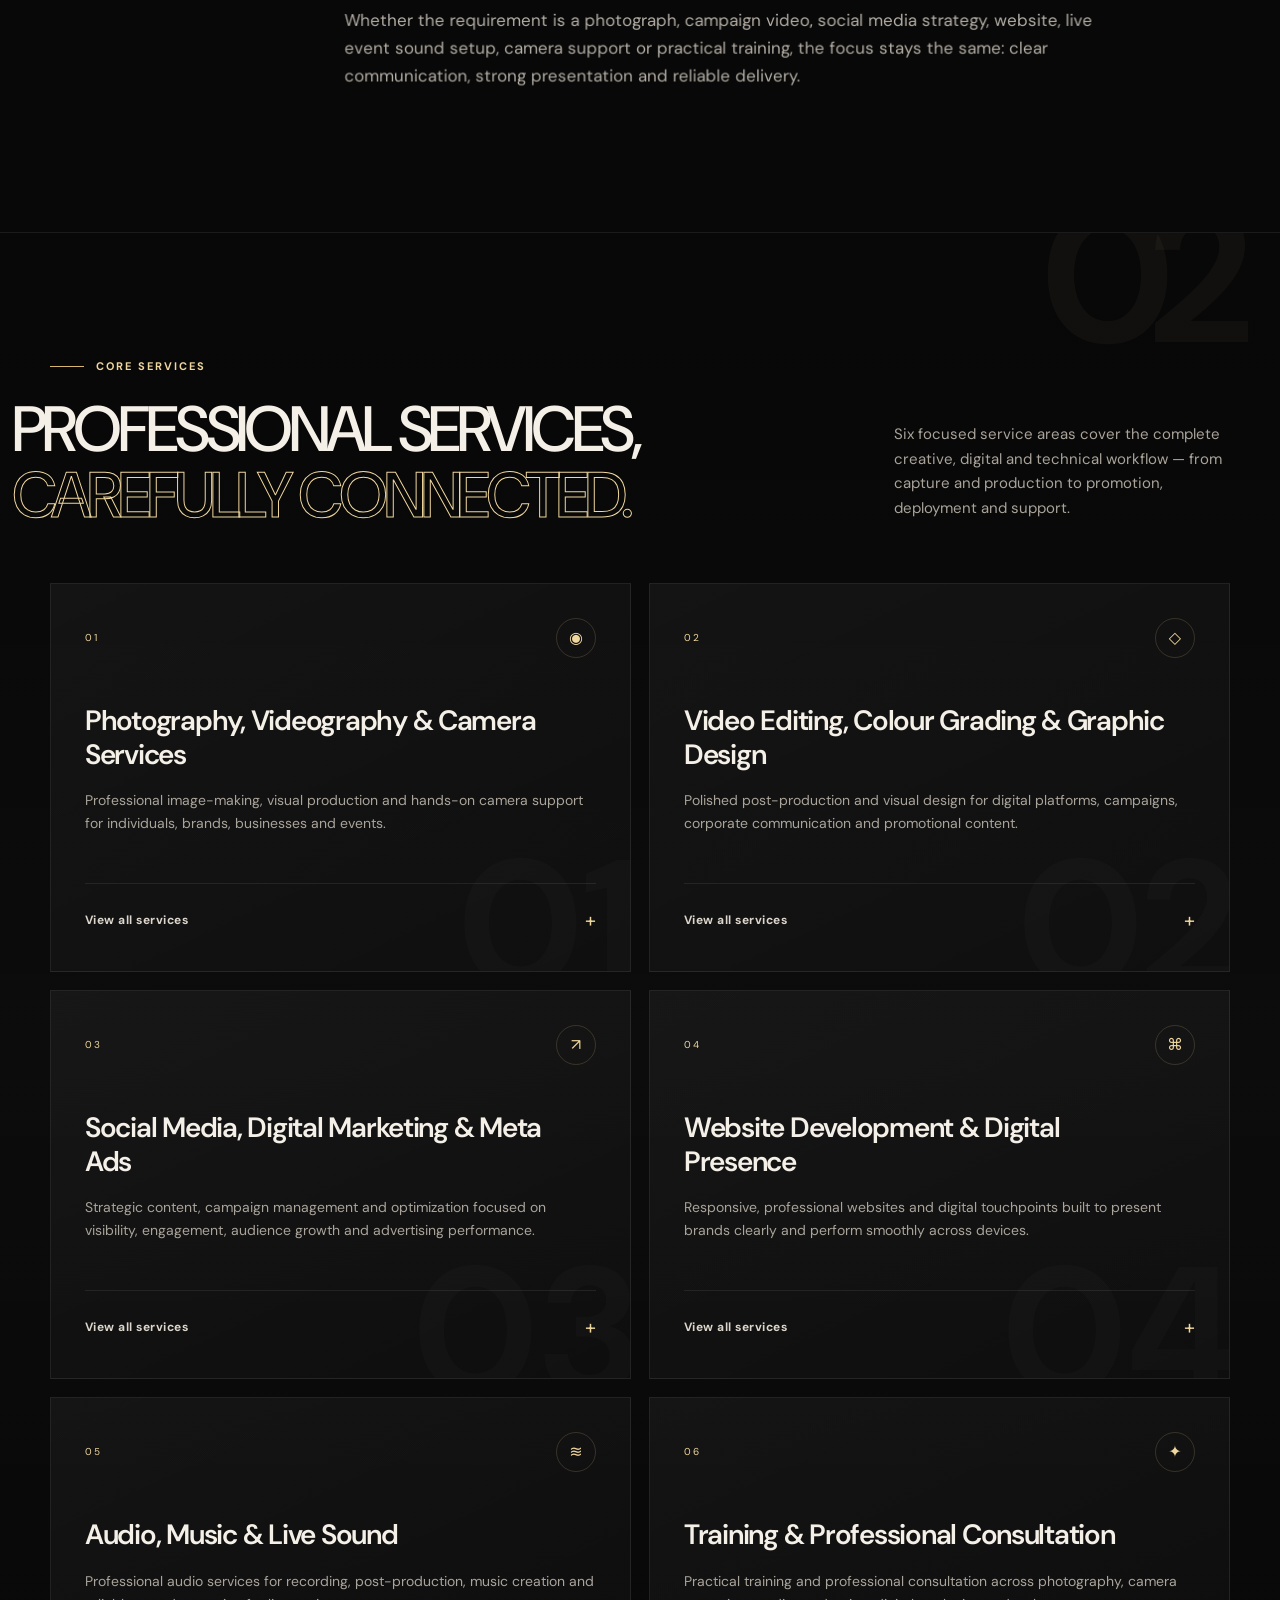
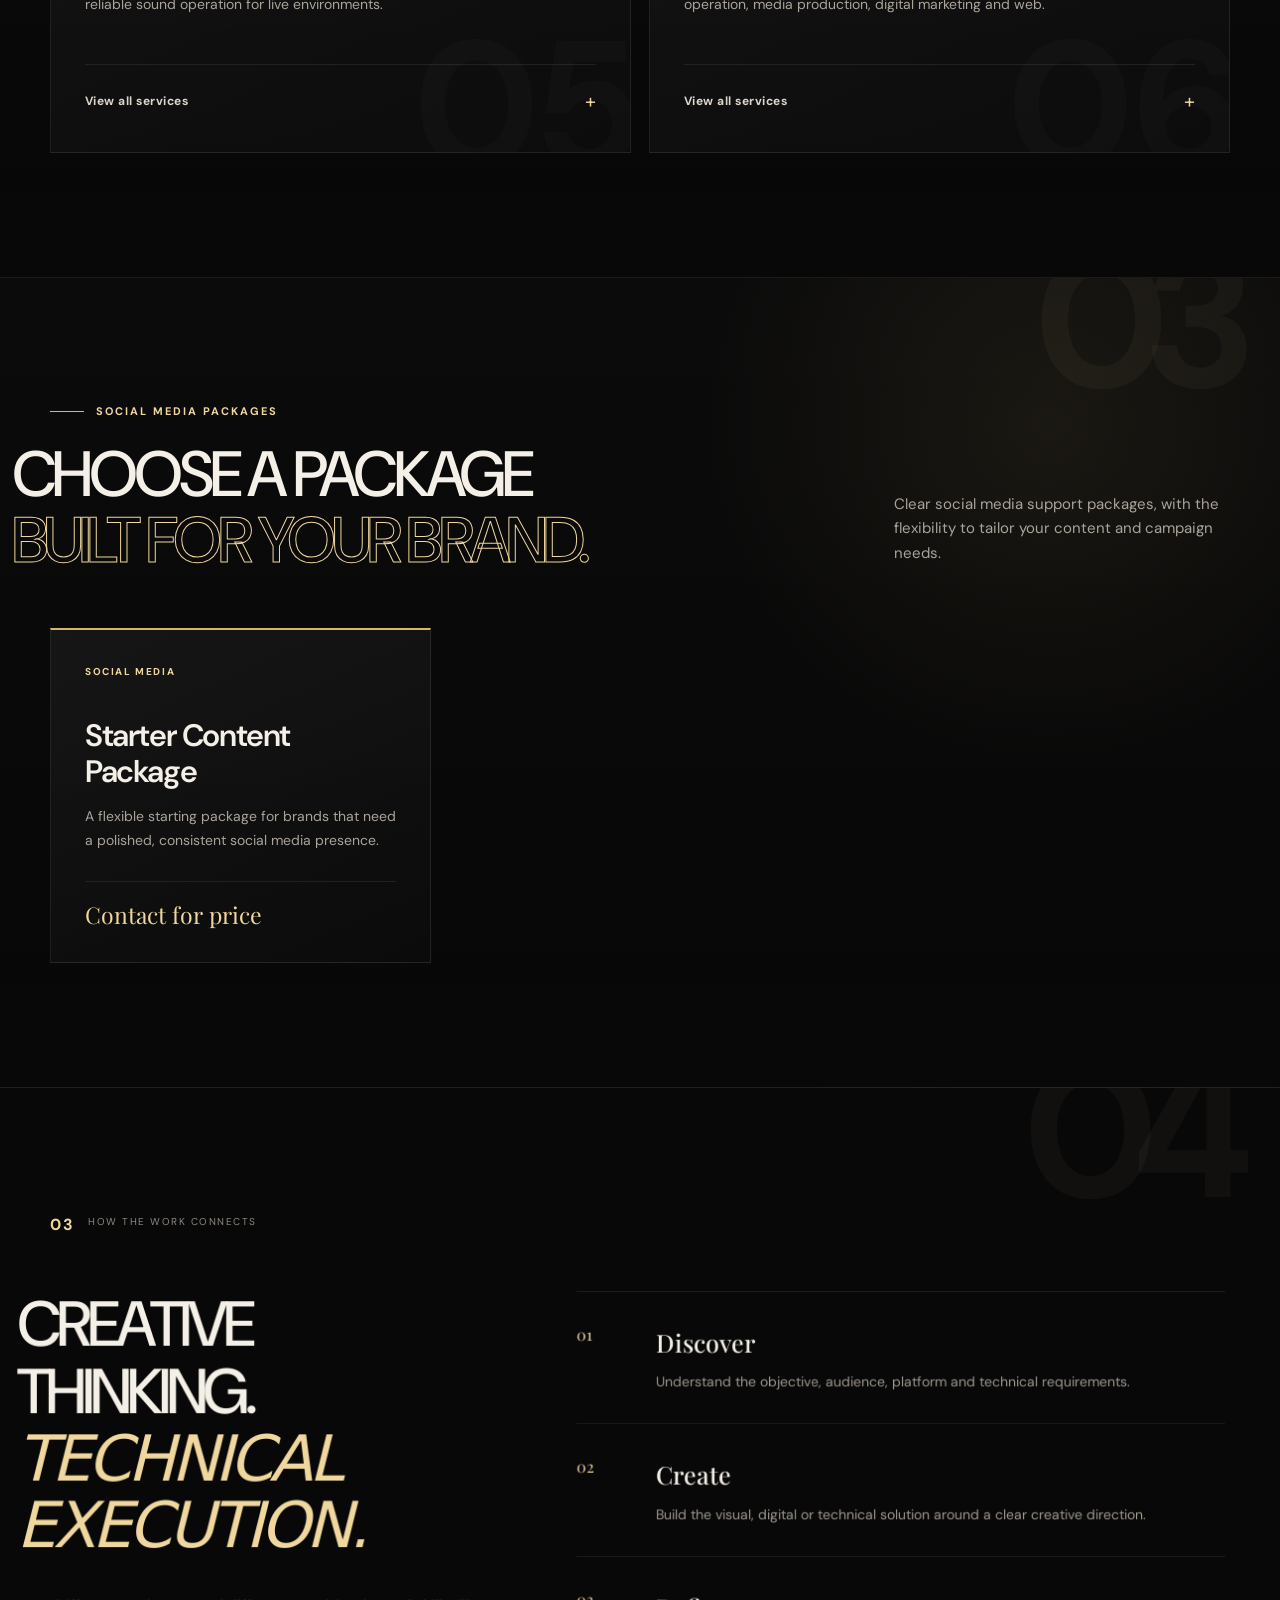
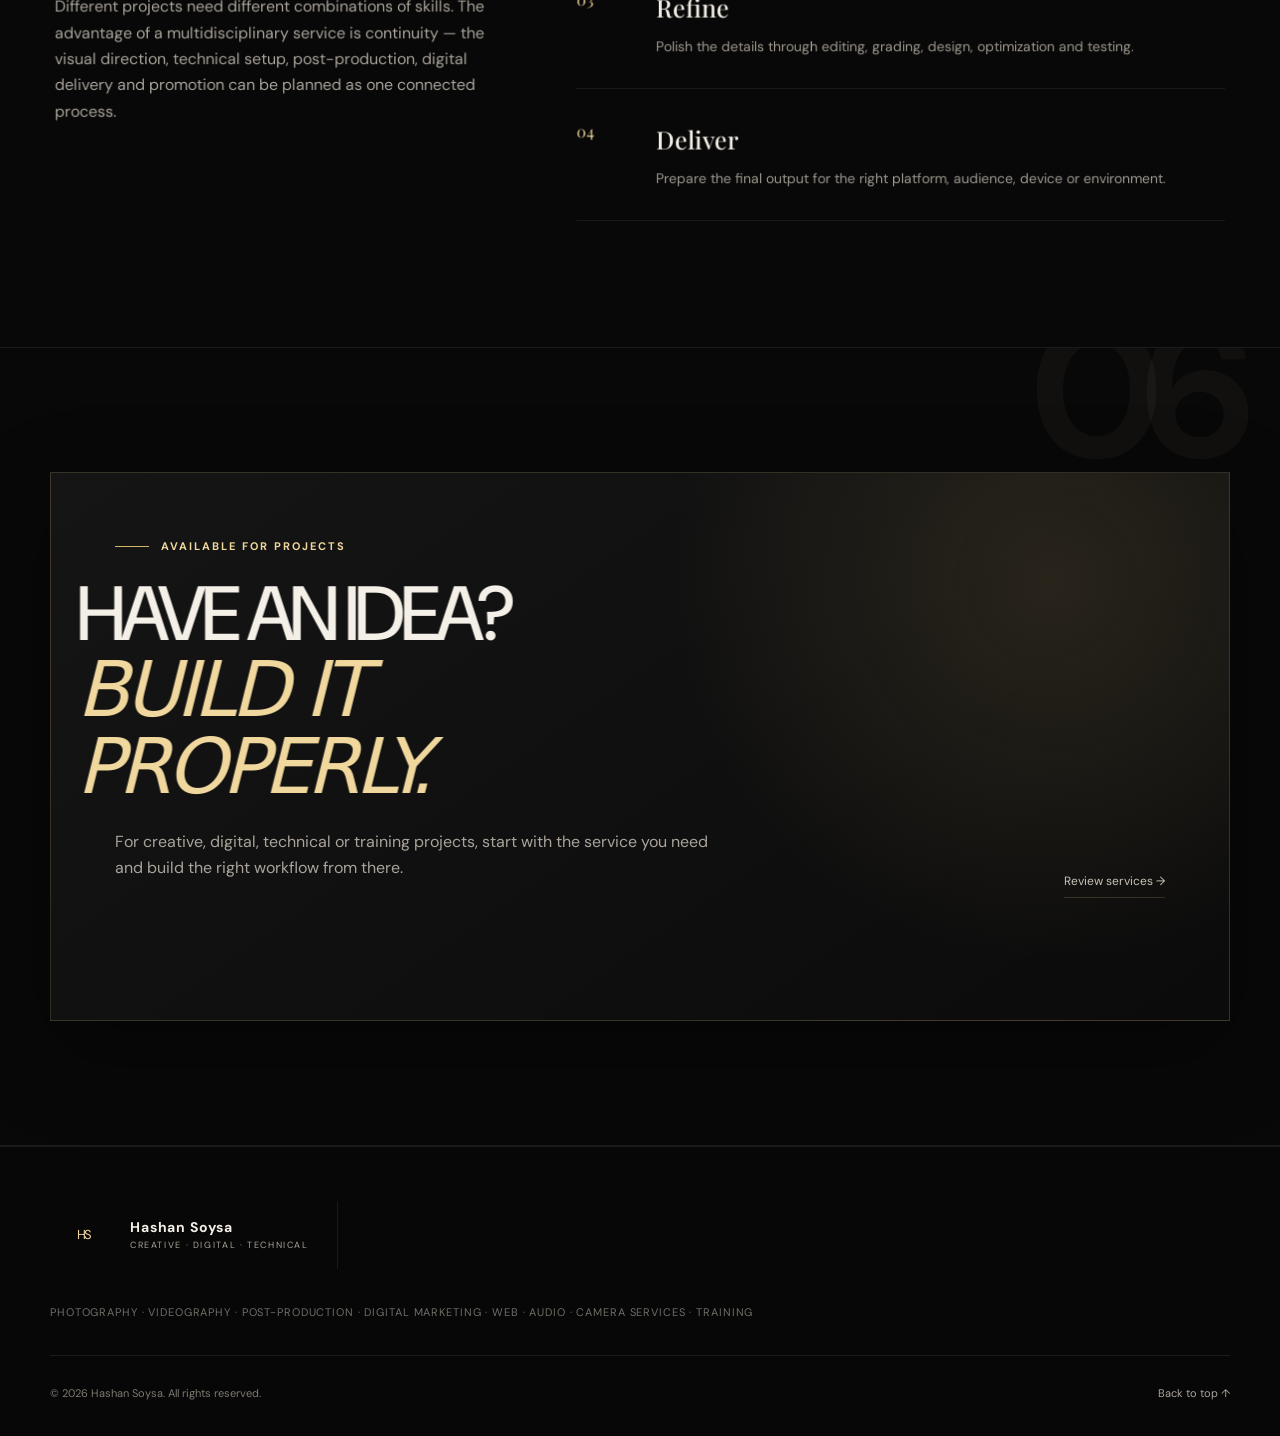
==== commit 28705ad5: "Publish clear motion and complete service details" ====
--- a/index.html
+++ b/index.html
@@ -28,7 +28,7 @@
   <link rel="preconnect" href="https://fonts.googleapis.com">
   <link rel="preconnect" href="https://fonts.gstatic.com" crossorigin>
   <link href="https://fonts.googleapis.com/css2?family=DM+Sans:wght@400;500;600;700&family=Playfair+Display:wght@500;600;700&display=swap" rel="stylesheet">
-  <link rel="stylesheet" href="assets/styles.css?v=20261103.5">
+  <link rel="stylesheet" href="assets/styles.css?v=20261103.6">
 
   <script type="application/ld+json">
   {
@@ -319,6 +319,6 @@
     </div>
   </footer>
 
-  <script src="assets/script.js?v=20261103.5" defer></script>
+  <script src="assets/script.js?v=20261103.6" defer></script>
 </body>
 </html>
--- a/assets/styles.css
+++ b/assets/styles.css
@@ -211,3 +211,11 @@
 .service-card,.package-card,.media-card,.process-item{transform-origin:center bottom}.service-card:has(details[open]){z-index:3}
 .service-dialog{width:min(900px,calc(100% - 28px));max-height:min(760px,calc(100svh - 28px));padding:0;border:1px solid var(--line);border-radius:0;background:#0a0a0a;color:var(--text);box-shadow:0 36px 120px rgba(0,0,0,.76);overflow:hidden}.service-dialog::backdrop{background:rgba(0,0,0,.83);backdrop-filter:blur(9px)}.service-dialog[open]{animation:serviceDialogIn .38s cubic-bezier(.22,.61,.36,1) both}.service-dialog-inner{position:relative;display:grid;grid-template-columns:.38fr 1.62fr;min-height:430px}.service-dialog-side{padding:38px 30px;background:linear-gradient(150deg,rgba(214,181,109,.16),rgba(255,255,255,.025));border-right:1px solid var(--line-soft)}.service-dialog-no{display:block;font-size:11px;letter-spacing:.18em;color:var(--gold-soft);margin-bottom:22px}.service-dialog-side p{font-size:10px;text-transform:uppercase;letter-spacing:.14em;color:#b7aea1;line-height:1.65}.service-dialog-main{padding:52px 55px 44px;overflow:auto}.service-dialog-main h2{max-width:620px;margin:0 40px 18px 0;font-family:var(--sans);font-size:clamp(2rem,4.4vw,4.35rem);font-weight:600;line-height:.93;letter-spacing:-.065em;text-transform:uppercase}.service-dialog-main>p{max-width:650px;margin-bottom:28px;color:#b8b1a8}.service-dialog-list{display:grid;grid-template-columns:repeat(2,minmax(0,1fr));gap:0 26px;border-top:1px solid var(--line-soft);padding:15px 0 0;margin:0;list-style:none}.service-dialog-list li{padding:9px 0 9px 14px;border-bottom:1px solid rgba(255,255,255,.05);font-size:13px;color:#d4cdc3;position:relative}.service-dialog-list li::before{content:"";position:absolute;top:18px;left:0;width:4px;height:4px;border-radius:50%;background:var(--gold)}.service-dialog-close{position:absolute;right:15px;top:15px;width:40px;height:40px;border:1px solid var(--line);border-radius:0;background:rgba(8,8,8,.86);color:var(--gold-soft);font-size:25px;line-height:1;cursor:pointer;transition:background .2s,transform .2s}.service-dialog-close:hover{background:rgba(214,181,109,.15);transform:rotate(90deg)}.tap-feedback{animation:tapFeedback .42s cubic-bezier(.2,.8,.2,1)}@keyframes serviceDialogIn{from{opacity:0;transform:translateY(18px) scale(.98)}to{opacity:1;transform:none}}@keyframes tapFeedback{0%{transform:scale(1)}45%{transform:scale(.97)}100%{transform:scale(1)}}@media(max-width:680px){.service-dialog{width:calc(100% - 18px);max-height:calc(100svh - 18px)}.service-dialog-inner{display:block;min-height:0}.service-dialog-side{padding:24px 22px;border-right:0;border-bottom:1px solid var(--line-soft)}.service-dialog-side p{margin:0}.service-dialog-no{margin-bottom:10px}.service-dialog-main{padding:30px 22px 25px;max-height:calc(100svh - 160px)}.service-dialog-main h2{font-size:clamp(2rem,11vw,3.25rem);margin-right:32px}.service-dialog-list{grid-template-columns:1fr}.service-dialog-close{right:10px;top:10px}}
 @media(prefers-reduced-motion:reduce){.motion-flow{opacity:1!important;filter:none!important;transform:none!important;transition:none!important}}
+
+
+/* Clear-first motion: content is always readable; movement is a gentle refinement, never a hidden reveal. */
+.reveal,.reveal.visible{opacity:1!important;clip-path:none!important;transform:none!important;filter:none!important;transition:opacity .34s ease,transform .48s cubic-bezier(.22,.61,.36,1)!important}
+.motion-flow{opacity:1!important;filter:none!important;transform:translate3d(0,0,0) scale(.992)!important;transition:transform .5s cubic-bezier(.22,.61,.36,1),box-shadow .45s ease!important}
+.motion-flow.motion-in{opacity:1!important;filter:none!important;transform:translate3d(0,0,0) scale(1)!important}
+.motion-flow .section-head h2,.motion-flow .about-copy h2,.motion-flow .expertise-copy h2,.motion-flow .contact-card h2{clip-path:none!important;filter:none!important}
+.service-card.motion-in,.package-card.motion-in,.media-card.motion-in{box-shadow:0 18px 52px rgba(0,0,0,.22)}
